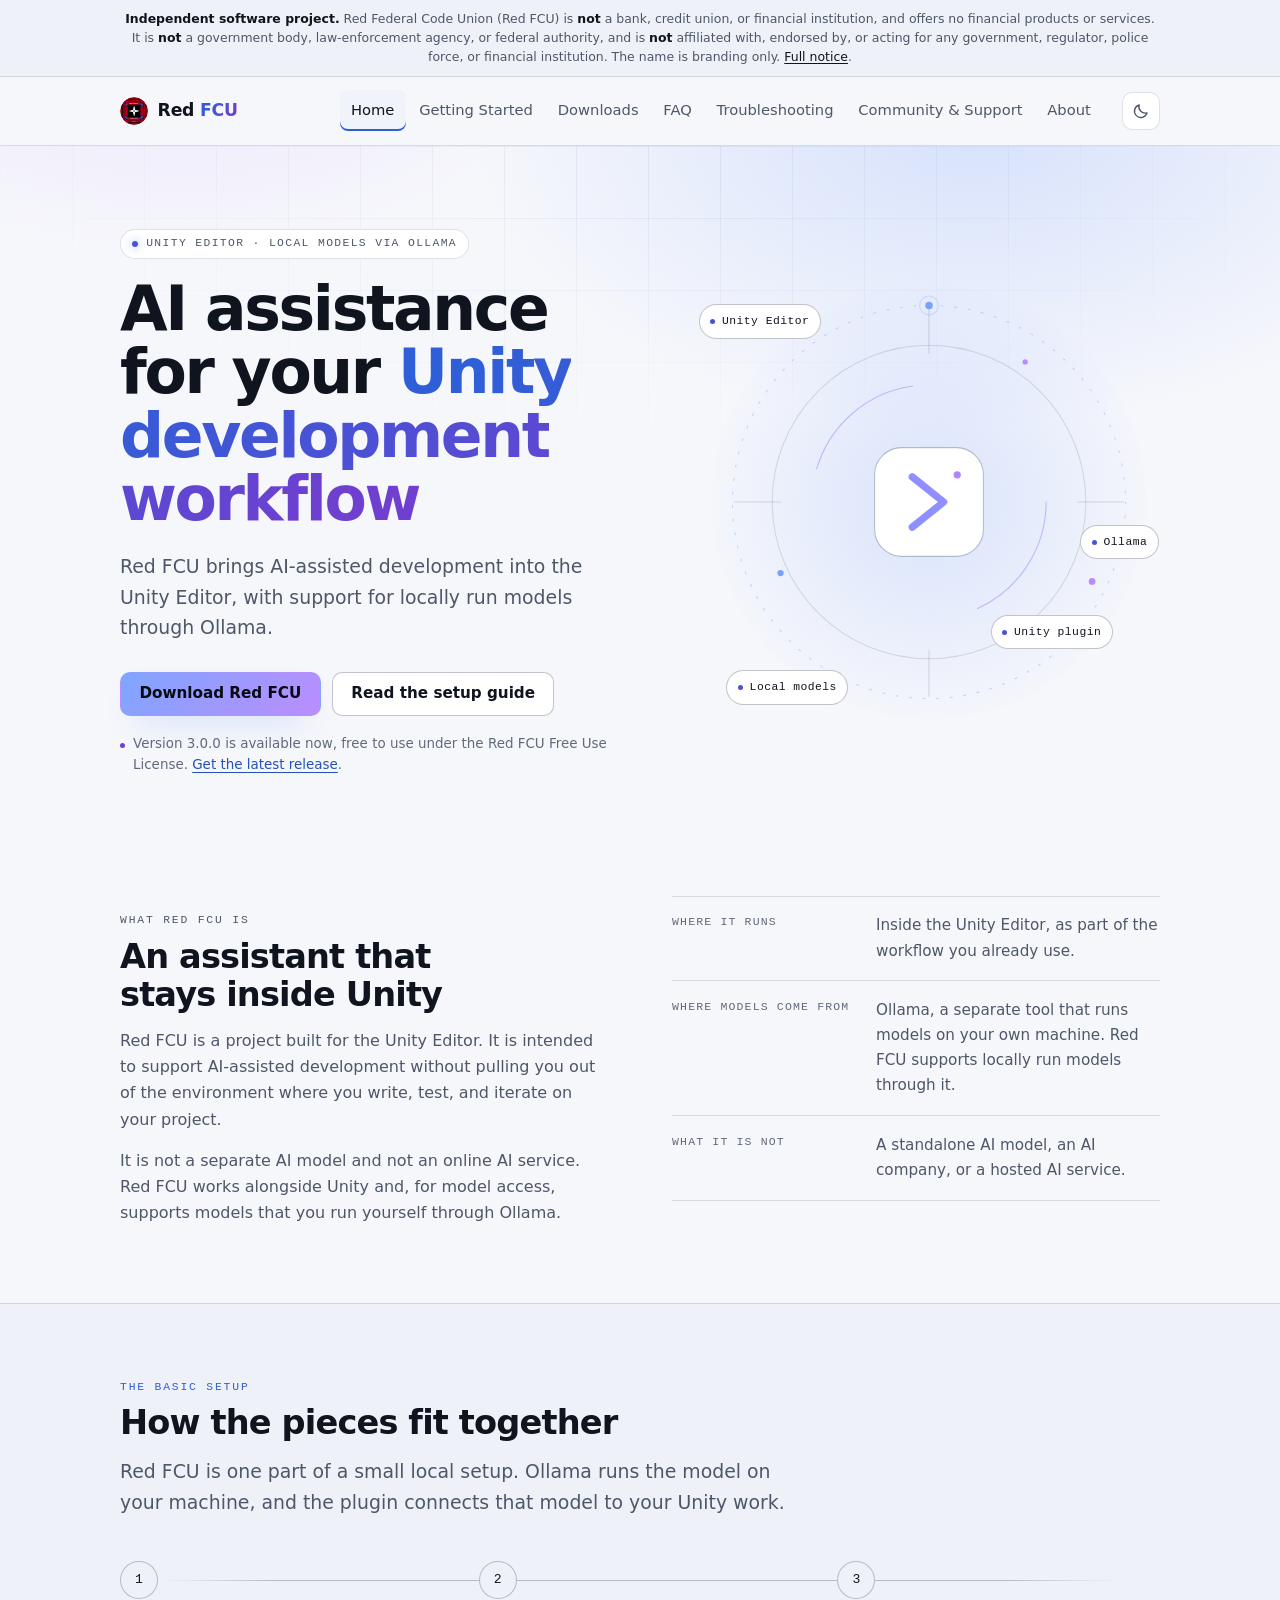
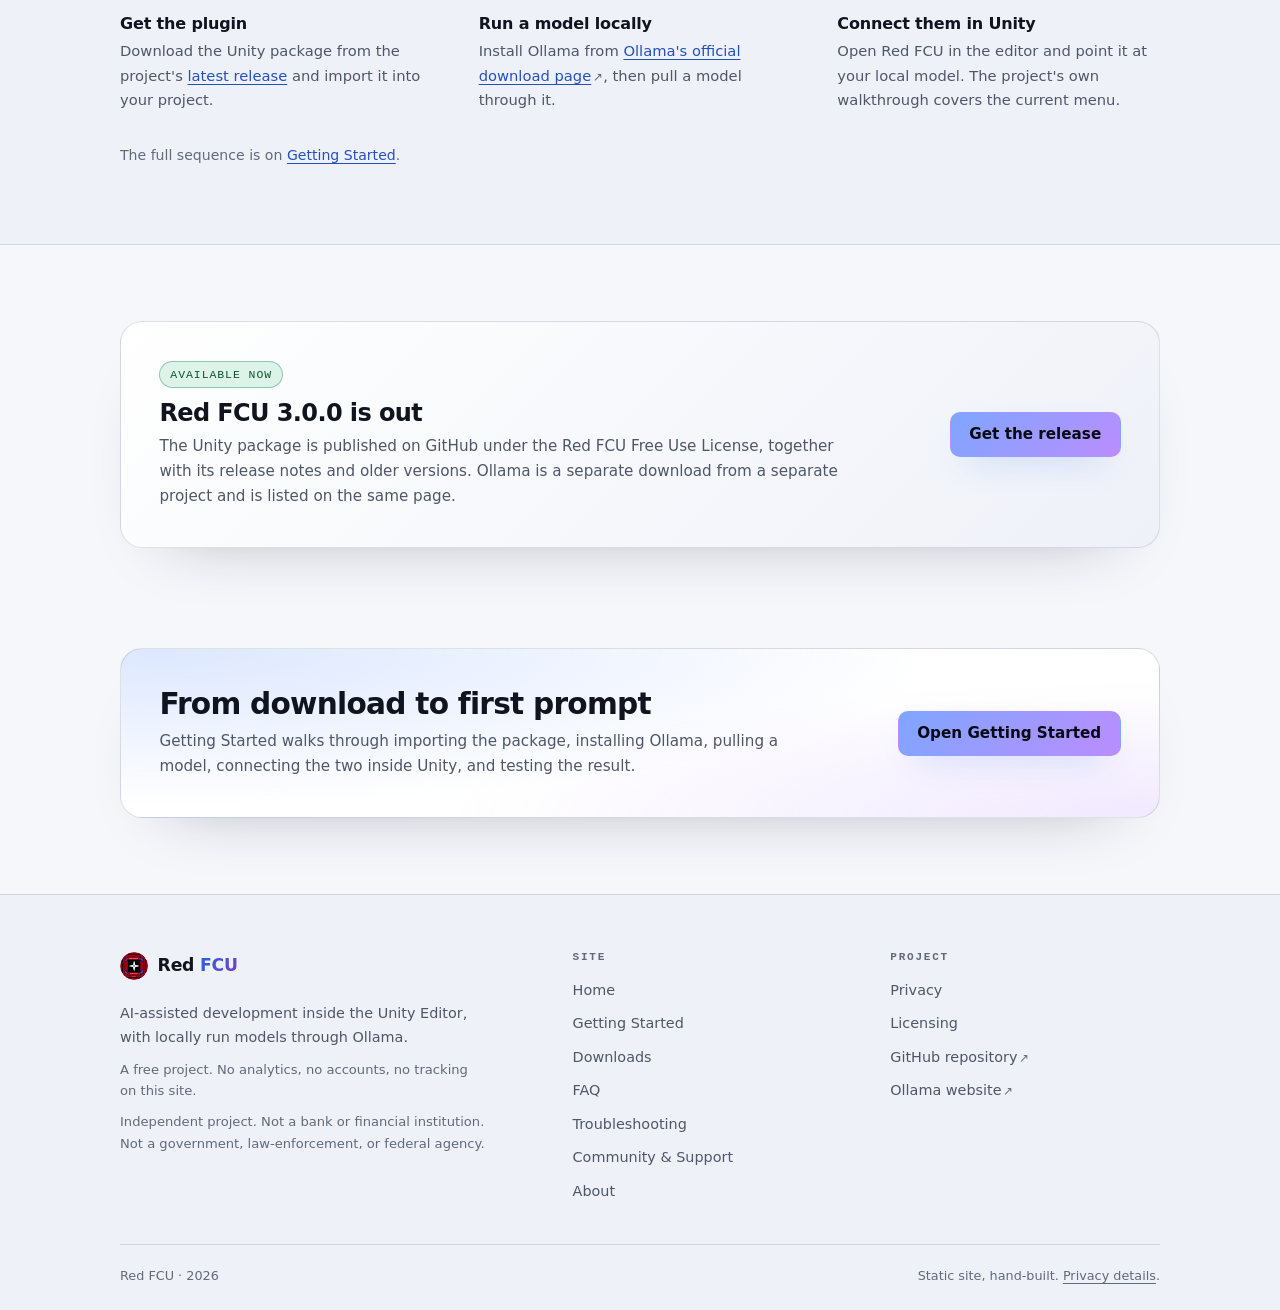
==== index.html @ 2d2a5106 "Add files via upload" ====
<!doctype html>
<html lang="en">
<head>
  <meta charset="utf-8">
  <meta name="viewport" content="width=device-width, initial-scale=1">
  <title>Red FCU — AI assistance for your Unity development workflow</title>
  <meta name="description" content="Red FCU brings AI-assisted development into the Unity Editor, with locally run models through Ollama. Free to use under a custom source-available license.">
  <meta name="theme-color" content="#080a10" media="(prefers-color-scheme: dark)">
  <meta name="theme-color" content="#f6f7fb" media="(prefers-color-scheme: light)">
  <meta property="og:type" content="website">
  <meta property="og:site_name" content="Red FCU">
  <meta property="og:title" content="Red FCU — AI assistance for your Unity development workflow">
  <meta property="og:description" content="Red FCU brings AI-assisted development into the Unity Editor, with locally run models through Ollama. Free to use under a custom source-available license.">
  <link rel="icon" href="assets/img/favicon-32.png" sizes="32x32" type="image/png">
    <link rel="icon" href="assets/img/red-fcu-logo-192.png" sizes="192x192" type="image/png">
    <link rel="apple-touch-icon" href="assets/img/apple-touch-icon.png">
  <link rel="stylesheet" href="assets/css/styles.css">
  <script src="assets/js/theme.js"></script>
  <script src="assets/js/main.js" defer></script>
  <script src="assets/js/staff.js" defer></script>
</head>
<body>
  <a class="skip-link" href="#main">Skip to content</a>

  <aside class="site-banner" aria-label="Important notice">
    <p class="container"><strong>Independent software project.</strong> Red Federal Code Union (Red FCU) is <strong>not</strong> a bank, credit union, or financial institution, and offers no financial products or services. It is <strong>not</strong> a government body, law-enforcement agency, or federal authority, and is <strong>not</strong> affiliated with, endorsed by, or acting for any government, regulator, police force, or financial institution. The name is branding only. <a href="about.html#name">Full notice</a>.</p>
  </aside>

  <header class="site-header">
    <div class="container header-inner">
      <a class="brand" href="index.html" aria-label="Red FCU home">
        <img src="assets/img/red-fcu-logo-96.png" alt="" width="28" height="28">
        <span class="brand-name">Red <span class="brand-accent">FCU</span></span>
      </a>

      <div class="header-tools">
        <button class="theme-toggle icon-btn" type="button" data-theme-toggle aria-label="Switch to light theme">
          <svg class="icon-sun" viewBox="0 0 24 24" fill="none" stroke="currentColor" stroke-width="1.8" stroke-linecap="round" aria-hidden="true" focusable="false">
            <circle cx="12" cy="12" r="4"></circle>
            <path d="M12 2v2M12 20v2M4.9 4.9l1.4 1.4M17.7 17.7l1.4 1.4M2 12h2M20 12h2M4.9 19.1l1.4-1.4M17.7 6.3l1.4-1.4"></path>
          </svg>
          <svg class="icon-moon" viewBox="0 0 24 24" fill="none" stroke="currentColor" stroke-width="1.8" stroke-linecap="round" stroke-linejoin="round" aria-hidden="true" focusable="false">
            <path d="M20 14.5A8.5 8.5 0 0 1 9.5 4a8.5 8.5 0 1 0 10.5 10.5Z"></path>
          </svg>
        </button>

        <button class="nav-toggle" type="button" data-nav-toggle aria-expanded="false" aria-controls="site-nav">
          <svg class="nav-icon-open" viewBox="0 0 24 24" fill="none" stroke="currentColor" stroke-width="1.8" stroke-linecap="round" aria-hidden="true" focusable="false">
            <path d="M3.5 6.5h17M3.5 12h17M3.5 17.5h17"></path>
          </svg>
          <svg class="nav-icon-close" viewBox="0 0 24 24" fill="none" stroke="currentColor" stroke-width="1.8" stroke-linecap="round" aria-hidden="true" focusable="false">
            <path d="M5 5l14 14M19 5L5 19"></path>
          </svg>
          <span data-nav-label>Menu</span>
        </button>
      </div>

      <nav class="site-nav" id="site-nav" aria-label="Primary">
        <ul>
          <li><a href="index.html" aria-current="page">Home</a></li>
          <li><a href="getting-started.html">Getting Started</a></li>
          <li><a href="downloads.html">Downloads</a></li>
          <li><a href="faq.html">FAQ</a></li>
          <li><a href="troubleshooting.html">Troubleshooting</a></li>
          <li><a href="community.html">Community &amp; Support</a></li>
          <li><a href="about.html">About</a></li>
        </ul>
      </nav>
    </div>
  </header>

  <main id="main" tabindex="-1">
    <section class="hero">
      <div class="container hero-grid">
        <div class="hero-copy">
          <p class="eyebrow"><span class="dot" aria-hidden="true"></span>Unity Editor &middot; Local models via Ollama</p>
          <h1>AI assistance for your <span class="grad-text">Unity development workflow</span></h1>
          <p class="lede">Red FCU brings AI-assisted development into the Unity Editor, with support for locally run models through Ollama.</p>

          <div class="hero-actions">
            <a class="btn btn-primary" href="downloads.html">Download Red FCU</a>
            <a class="btn btn-secondary" href="getting-started.html">Read the setup guide</a>
          </div>

          <p class="hero-note">
            <span class="dot-mark" aria-hidden="true"></span>
            <span>Version <span data-release="version">3.0.0</span> is available now, free to use under the Red FCU Free Use License. <a href="downloads.html">Get the latest release</a>.</span>
          </p>
        </div>

        <div class="hero-visual" aria-hidden="true">
          <div class="orbit">
            <svg viewBox="0 0 440 440" fill="none" focusable="false">
              <defs>
                <linearGradient id="heroArc" x1="70" y1="370" x2="370" y2="70" gradientUnits="userSpaceOnUse">
                  <stop stop-color="#6f9bff"></stop>
                  <stop offset="1" stop-color="#b184ff"></stop>
                </linearGradient>
                <radialGradient id="heroGlow" cx="220" cy="220" r="220" gradientUnits="userSpaceOnUse">
                  <stop stop-color="#6f9bff" stop-opacity="0.22"></stop>
                  <stop offset="1" stop-color="#6f9bff" stop-opacity="0"></stop>
                </radialGradient>
              </defs>

              <circle class="orbit-halo" cx="220" cy="220" r="208" fill="url(#heroGlow)"></circle>

              <g class="orbit-ring">
                <circle cx="220" cy="220" r="188" stroke="url(#heroArc)" stroke-opacity="0.4" stroke-dasharray="2 11" stroke-linecap="round"></circle>
                <circle cx="220" cy="220" r="150" stroke="currentColor" stroke-opacity="0.12"></circle>
              </g>

              <g class="orbit-ring orbit-ring-reverse">
                <circle cx="220" cy="220" r="112" stroke="url(#heroArc)" stroke-opacity="0.55" stroke-dasharray="128 256" stroke-linecap="round"></circle>
              </g>

              <path d="M34 220h44M362 220h44M220 34v44M220 362v44" stroke="currentColor" stroke-opacity="0.14" stroke-linecap="round"></path>

              <circle cx="220" cy="32" r="3.6" fill="#78a1ff"></circle>
              <circle cx="220" cy="32" r="9" stroke="#78a1ff" stroke-opacity="0.28"></circle>
              <circle cx="376" cy="296" r="3.2" fill="#b78cff"></circle>
              <circle cx="78" cy="288" r="3" fill="#78a1ff"></circle>
              <circle cx="312" cy="86" r="2.5" fill="#b78cff"></circle>

              <rect x="168" y="168" width="104" height="104" rx="26" fill="var(--surface)" stroke="var(--border-strong)"></rect>
              <path d="M204 196l30 24-30 24" stroke="url(#heroArc)" stroke-width="7" stroke-linecap="round" stroke-linejoin="round"></path>
              <circle cx="247" cy="194" r="3.5" fill="#b184ff"></circle>
            </svg>

            <span class="chip chip-a">Unity Editor</span>
            <span class="chip chip-b">Ollama</span>
            <span class="chip chip-c">Local models</span>
            <span class="chip chip-d">Unity plugin</span>
          </div>
        </div>
      </div>
    </section>

    <section class="section">
      <div class="container split">
        <div class="split-copy">
          <p class="kicker">What Red FCU is</p>
          <h2>An assistant that stays inside Unity</h2>
          <p>Red FCU is a project built for the Unity Editor. It is intended to support AI-assisted development without pulling you out of the environment where you write, test, and iterate on your project.</p>
          <p>It is not a separate AI model and not an online AI service. Red FCU works alongside Unity and, for model access, supports models that you run yourself through Ollama.</p>
        </div>

        <dl class="fact-list">
          <div class="fact">
            <dt>Where it runs</dt>
            <dd>Inside the Unity Editor, as part of the workflow you already use.</dd>
          </div>
          <div class="fact">
            <dt>Where models come from</dt>
            <dd>Ollama, a separate tool that runs models on your own machine. Red FCU supports locally run models through it.</dd>
          </div>
          <div class="fact">
            <dt>What it is not</dt>
            <dd>A standalone AI model, an AI company, or a hosted AI service.</dd>
          </div>
        </dl>
      </div>
    </section>

    <section class="section section-alt">
      <div class="container">
        <div class="section-head">
          <p class="kicker">The basic setup</p>
          <h2>How the pieces fit together</h2>
          <p class="lede">Red FCU is one part of a small local setup. Ollama runs the model on your machine, and the plugin connects that model to your Unity work.</p>
        </div>

        <ol class="flow">
          <li class="flow-item">
            <span class="flow-num" aria-hidden="true">1</span>
            <h3>Get the plugin</h3>
            <p>Download the Unity package from the project's <a href="downloads.html">latest release</a> and import it into your project.</p>
          </li>
          <li class="flow-item">
            <span class="flow-num" aria-hidden="true">2</span>
            <h3>Run a model locally</h3>
            <p>Install Ollama from <a href="https://ollama.com/download" rel="noopener">Ollama's official download page<span class="ext" aria-hidden="true">&#8599;</span><span class="sr-only"> (external site)</span></a>, then pull a model through it.</p>
          </li>
          <li class="flow-item">
            <span class="flow-num" aria-hidden="true">3</span>
            <h3>Connect them in Unity</h3>
            <p>Open Red FCU in the editor and point it at your local model. The project's own walkthrough covers the current menu.</p>
          </li>
        </ol>

        <p class="flow-foot">The full sequence is on <a href="getting-started.html">Getting Started</a>.</p>
      </div>
    </section>

    <section class="section">
      <div class="container">
        <div class="notice">
          <div>
            <span class="pill pill-ok">Available now</span>
            <h2>Red FCU <span data-release="version">3.0.0</span> is out</h2>
            <p>The Unity package is published on GitHub under the Red FCU Free Use License, together with its release notes and older versions. Ollama is a separate download from a separate project and is listed on the same page.</p>
          </div>
          <a class="btn btn-primary" href="downloads.html">Get the release</a>
        </div>
      </div>
    </section>

    <section class="section section-tight">
      <div class="container">
        <div class="cta-band">
          <div>
            <h2>From download to first prompt</h2>
            <p>Getting Started walks through importing the package, installing Ollama, pulling a model, connecting the two inside Unity, and testing the result.</p>
          </div>
          <a class="btn btn-primary" href="getting-started.html">Open Getting Started</a>
        </div>
      </div>
    </section>
  </main>

  <footer class="site-footer">
    <div class="container">
      <div class="footer-grid">
        <div class="footer-brand">
          <a class="brand" href="index.html" aria-label="Red FCU home">
            <img src="assets/img/red-fcu-logo-96.png" alt="" width="28" height="28">
            <span class="brand-name">Red <span class="brand-accent">FCU</span></span>
          </a>
          <p>AI-assisted development inside the Unity Editor, with locally run models through Ollama.</p>
          <p class="footer-note">A free project. No analytics, no accounts, no tracking on this site.</p>
          <p class="footer-note">Independent project. Not a bank or financial institution. Not a government, law-enforcement, or federal agency.</p>
        </div>

        <nav class="footer-col" aria-label="Footer site navigation">
          <h2>Site</h2>
          <ul>
            <li><a href="index.html">Home</a></li>
            <li><a href="getting-started.html">Getting Started</a></li>
            <li><a href="downloads.html">Downloads</a></li>
            <li><a href="faq.html">FAQ</a></li>
            <li><a href="troubleshooting.html">Troubleshooting</a></li>
            <li><a href="community.html">Community &amp; Support</a></li>
            <li><a href="about.html">About</a></li>
          </ul>
        </nav>

        <div class="footer-col">
          <h2>Project</h2>
          <ul>
            <li><a href="privacy.html">Privacy</a></li>
            <li><a href="licensing.html">Licensing</a></li>
            <li><a href="https://github.com/TXSRP/CodePilot" rel="noopener">GitHub repository<span class="ext" aria-hidden="true">&#8599;</span><span class="sr-only"> (external site)</span></a></li>
            <li><a href="https://ollama.com/" rel="noopener">Ollama website<span class="ext" aria-hidden="true">&#8599;</span><span class="sr-only"> (external site)</span></a></li>
          </ul>
        </div>
      </div>

      <div class="footer-bottom">
        <p>Red FCU &middot; <span data-year>2026</span></p>
        <p>Static site, hand-built. <a href="privacy.html">Privacy details</a>.</p>
      </div>
    </div>
  </footer>
</body>
</html>
---- assets/css/styles.css ----
/* ==========================================================================
   Red FCU website — single shared stylesheet
   Hand-written CSS. No frameworks, no build step, no external requests.
   Light theme values live in two places so the site works with and without
   JavaScript. Keep those two light-theme blocks in sync when editing.
   ========================================================================== */

/* --------------------------------------------------------------------------
   1. Design tokens
   -------------------------------------------------------------------------- */

:root {
  color-scheme: dark;

  --font-sans: ui-sans-serif, system-ui, -apple-system, "Segoe UI", Roboto,
    "Helvetica Neue", Arial, sans-serif;
  --font-mono: ui-monospace, SFMono-Regular, "Cascadia Code", "Segoe UI Mono",
    Consolas, "Liberation Mono", monospace;

  --bg: #080a10;
  --bg-soft: #0b0f18;
  --surface: #0f131d;
  --surface-2: #151b28;
  --border: rgba(163, 184, 230, 0.14);
  --border-strong: rgba(163, 184, 230, 0.28);
  --text: #eef1f8;
  --muted: #a4aec3;
  --faint: #8a94a9;

  --blue: #78a1ff;
  --violet: #b78cff;
  --link: #a9c1ff;
  --link-hover: #d6e2ff;
  --focus: #a9c1ff;
  --gradient-text: linear-gradient(115deg, var(--blue) 10%, var(--violet) 90%);
  --btn-bg: linear-gradient(135deg, #7ea6ff 0%, #bb8dff 100%);
  --btn-ink: #080b12;

  --header-bg: rgba(8, 10, 16, 0.8);
  --code-bg: #0b1019;
  --code-text: #dde6f8;
  --glow-1: rgba(111, 155, 255, 0.2);
  --glow-2: rgba(177, 132, 255, 0.16);
  --grid-line: rgba(150, 175, 230, 0.07);
  --warn-ink: #ffd9a8;
  --warn-bg: rgba(255, 180, 90, 0.09);
  --warn-border: rgba(255, 180, 90, 0.38);
  --ok-ink: #b8f0d0;
  --ok-bg: rgba(80, 220, 150, 0.1);
  --ok-border: rgba(80, 220, 150, 0.36);
  --shadow: 0 30px 70px -45px rgba(0, 0, 0, 0.95);

  --radius-sm: 8px;
  --radius: 14px;
  --radius-lg: 22px;
  --maxw: 1120px;
  --gutter: clamp(1.15rem, 4vw, 2.5rem);
  --header-h: 68px;
}

@media (prefers-color-scheme: light) {
  :root:not([data-theme="dark"]) {
    color-scheme: light;

    --bg: #f6f7fb;
    --bg-soft: #eef1f8;
    --surface: #ffffff;
    --surface-2: #f0f3fa;
    --border: rgba(18, 28, 52, 0.13);
    --border-strong: rgba(18, 28, 52, 0.26);
    --text: #10141f;
    --muted: #4e5768;
    --faint: #616a7b;

    --blue: #2f5fd8;
    --violet: #6f3fd0;
    --link: #2450bd;
    --link-hover: #163a93;
    --focus: #2f5fd8;
    --gradient-text: linear-gradient(115deg, #2f5fd8 10%, #6f3fd0 90%);
    --btn-bg: linear-gradient(135deg, #7ea6ff 0%, #bb8dff 100%);
    --btn-ink: #080b12;

    --header-bg: rgba(246, 247, 251, 0.84);
    --code-bg: #10141f;
    --code-text: #e6ebf7;
    --glow-1: rgba(111, 155, 255, 0.24);
    --glow-2: rgba(177, 132, 255, 0.18);
    --grid-line: rgba(40, 70, 140, 0.08);
    --warn-ink: #7a4b00;
    --warn-bg: rgba(255, 180, 90, 0.16);
    --warn-border: rgba(190, 120, 20, 0.35);
    --shadow: 0 30px 70px -50px rgba(16, 24, 48, 0.4);
    --ok-ink: #0b5631;
    --ok-bg: rgba(60, 190, 120, 0.16);
    --ok-border: rgba(20, 130, 75, 0.38);
  }
}

/* Manual light theme (set by the theme toggle and remembered in local storage) */
:root[data-theme="light"] {
  color-scheme: light;

  --bg: #f6f7fb;
  --bg-soft: #eef1f8;
  --surface: #ffffff;
  --surface-2: #f0f3fa;
  --border: rgba(18, 28, 52, 0.13);
  --border-strong: rgba(18, 28, 52, 0.26);
  --text: #10141f;
  --muted: #4e5768;
  --faint: #616a7b;

  --blue: #2f5fd8;
  --violet: #6f3fd0;
  --link: #2450bd;
  --link-hover: #163a93;
  --focus: #2f5fd8;
  --gradient-text: linear-gradient(115deg, #2f5fd8 10%, #6f3fd0 90%);
  --btn-bg: linear-gradient(135deg, #7ea6ff 0%, #bb8dff 100%);
  --btn-ink: #080b12;

  --header-bg: rgba(246, 247, 251, 0.84);
  --code-bg: #10141f;
  --code-text: #e6ebf7;
  --glow-1: rgba(111, 155, 255, 0.24);
  --glow-2: rgba(177, 132, 255, 0.18);
  --grid-line: rgba(40, 70, 140, 0.08);
  --warn-ink: #7a4b00;
  --warn-bg: rgba(255, 180, 90, 0.16);
  --warn-border: rgba(190, 120, 20, 0.35);
  --ok-ink: #0b5631;
  --ok-bg: rgba(60, 190, 120, 0.16);
  --ok-border: rgba(20, 130, 75, 0.38);
  --shadow: 0 30px 70px -50px rgba(16, 24, 48, 0.4);
}

/* --------------------------------------------------------------------------
   2. Base
   -------------------------------------------------------------------------- */

*,
*::before,
*::after {
  box-sizing: border-box;
}

html {
  -webkit-text-size-adjust: 100%;
  scroll-behavior: smooth;
  scroll-padding-top: calc(var(--header-h) + 1rem);
}

body {
  margin: 0;
  background: var(--bg);
  color: var(--text);
  font-family: var(--font-sans);
  font-size: 1rem;
  line-height: 1.65;
  -webkit-font-smoothing: antialiased;
  text-rendering: optimizeLegibility;
  overflow-x: clip;
}

h1,
h2,
h3,
h4 {
  color: var(--text);
  font-weight: 700;
  line-height: 1.12;
  letter-spacing: -0.025em;
  margin: 0;
  text-wrap: balance;
}

p {
  margin: 0;
  text-wrap: pretty;
}

ul,
ol {
  margin: 0;
  padding: 0;
}

img,
svg {
  max-width: 100%;
}

a {
  color: var(--link);
  text-decoration-thickness: 1px;
  text-underline-offset: 3px;
}

a:hover {
  color: var(--link-hover);
}

button {
  font: inherit;
  color: inherit;
}

strong {
  color: var(--text);
  font-weight: 650;
}

code {
  font-family: var(--font-mono);
  font-size: 0.88em;
  background: var(--surface-2);
  border: 1px solid var(--border);
  border-radius: 5px;
  padding: 0.1em 0.35em;
  overflow-wrap: anywhere;
}

::selection {
  background: rgba(120, 161, 255, 0.32);
  color: var(--text);
}

:where(a, button, summary, [tabindex]):focus-visible {
  outline: 2px solid var(--focus);
  outline-offset: 3px;
}

main:focus {
  outline: none;
}

/* --------------------------------------------------------------------------
   3. Utilities
   -------------------------------------------------------------------------- */

.container {
  width: 100%;
  max-width: var(--maxw);
  margin-inline: auto;
  padding-inline: var(--gutter);
}

.sr-only {
  position: absolute;
  width: 1px;
  height: 1px;
  padding: 0;
  margin: -1px;
  overflow: hidden;
  clip: rect(0, 0, 0, 0);
  white-space: nowrap;
  border: 0;
}

.skip-link {
  position: absolute;
  top: 0.4rem;
  left: 0.4rem;
  z-index: 200;
  padding: 0.6rem 0.9rem;
  border-radius: var(--radius-sm);
  background: var(--text);
  color: var(--bg);
  font-weight: 600;
  text-decoration: none;
  transform: translateY(-220%);
  transition: transform 0.16s ease;
}

.skip-link:focus {
  transform: translateY(0);
  color: var(--bg);
}

.lede {
  color: var(--muted);
  font-size: clamp(1.02rem, 1.6vw, 1.18rem);
  line-height: 1.6;
  max-width: 42rem;
}

.muted {
  color: var(--muted);
}

.ext {
  display: inline-block;
  margin-left: 0.15em;
  font-size: 0.82em;
  color: var(--faint);
  text-decoration: none;
}

/* --------------------------------------------------------------------------
   4. Header and navigation
   -------------------------------------------------------------------------- */

.site-banner {
  border-bottom: 1px solid var(--border);
  background: var(--bg-soft);
}

.site-banner p {
  padding-block: 0.55rem;
  color: var(--muted);
  font-size: 0.78rem;
  line-height: 1.55;
  text-align: center;
}

.site-banner a {
  color: var(--text);
  text-underline-offset: 2px;
}

.site-header {
  position: sticky;
  top: 0;
  z-index: 100;
  background: var(--header-bg);
  border-bottom: 1px solid var(--border);
  backdrop-filter: blur(16px);
  -webkit-backdrop-filter: blur(16px);
}

.header-inner {
  display: flex;
  align-items: center;
  gap: 1.25rem;
  min-height: var(--header-h);
}

.brand {
  order: 1;
  display: inline-flex;
  align-items: center;
  gap: 0.6rem;
  color: var(--text);
  font-weight: 700;
  text-decoration: none;
  letter-spacing: -0.02em;
  flex-shrink: 0;
}

.brand:hover {
  color: var(--text);
}

.brand img {
  display: block;
  width: 28px;
  height: 28px;
  border-radius: 50%;
}

.brand-name {
  font-size: 1.08rem;
  letter-spacing: -0.015em;
}

@supports ((-webkit-background-clip: text) or (background-clip: text)) {
  .brand-accent,
  .grad-text {
    background: var(--gradient-text);
    -webkit-background-clip: text;
    background-clip: text;
    -webkit-text-fill-color: transparent;
    color: transparent;
  }
}

.header-tools {
  order: 3;
  display: flex;
  align-items: center;
  gap: 0.4rem;
  flex-shrink: 0;
}

.site-nav {
  order: 2;
  margin-left: auto;
}

.site-nav ul {
  display: flex;
  align-items: center;
  gap: 0.15rem;
  list-style: none;
}

.site-nav a {
  display: inline-block;
  padding: 0.5rem 0.7rem;
  border-radius: var(--radius-sm);
  color: var(--muted);
  font-size: 0.92rem;
  font-weight: 500;
  text-decoration: none;
  white-space: nowrap;
}

.site-nav a:hover {
  color: var(--text);
  background: var(--surface-2);
}

.site-nav a[aria-current="page"] {
  color: var(--text);
  background: var(--surface-2);
  box-shadow: inset 0 -2px 0 0 var(--blue);
}

/* Header controls are only revealed once the shared script has run, so a
   script failure never leaves a visible button that does nothing. */
.theme-toggle,
.nav-toggle {
  display: none;
}

.ready .theme-toggle {
  display: inline-flex;
}

.icon-btn,
.nav-toggle {
  align-items: center;
  justify-content: center;
  gap: 0.45rem;
  width: 38px;
  height: 38px;
  padding: 0;
  border: 1px solid var(--border);
  border-radius: 10px;
  background: var(--surface);
  color: var(--muted);
  cursor: pointer;
  transition: color 0.15s ease, border-color 0.15s ease, background 0.15s ease;
}

.icon-btn:hover,
.nav-toggle:hover {
  color: var(--text);
  border-color: var(--border-strong);
  background: var(--surface-2);
}

.theme-toggle svg {
  width: 18px;
  height: 18px;
}

.theme-toggle .icon-moon,
.theme-toggle .icon-sun {
  display: block;
}

.theme-toggle .icon-moon {
  display: none;
}

:root[data-theme="light"] .theme-toggle .icon-sun {
  display: none;
}

:root[data-theme="light"] .theme-toggle .icon-moon {
  display: block;
}

@media (prefers-color-scheme: light) {
  :root:not([data-theme]) .theme-toggle .icon-sun {
    display: none;
  }

  :root:not([data-theme]) .theme-toggle .icon-moon {
    display: block;
  }
}

.nav-toggle {
  width: auto;
  padding: 0 0.7rem;
  font-size: 0.85rem;
  font-weight: 600;
}

.nav-toggle svg {
  width: 18px;
  height: 18px;
}

.nav-toggle .nav-icon-close {
  display: none;
}

.nav-toggle[aria-expanded="true"] .nav-icon-open {
  display: none;
}

.nav-toggle[aria-expanded="true"] .nav-icon-close {
  display: block;
}

/* Without JavaScript: stack the navigation so it stays fully usable. */
html:not(.ready) .header-inner {
  flex-wrap: wrap;
  padding-block: 0.6rem;
  row-gap: 0.35rem;
}

html:not(.ready) .site-nav {
  order: 4;
  width: 100%;
  margin-left: 0;
}

html:not(.ready) .site-nav ul {
  flex-wrap: wrap;
}

@media (max-width: 1019px) {
  .ready .nav-toggle {
    display: inline-flex;
  }

  .ready .header-tools {
    margin-left: auto;
  }

  .ready .site-nav {
    position: absolute;
    top: 100%;
    left: 0;
    right: 0;
    margin: 0;
    padding: 0.5rem var(--gutter) 1rem;
    background: var(--bg-soft);
    border-bottom: 1px solid var(--border);
    box-shadow: 0 24px 40px -30px rgba(0, 0, 0, 0.7);
    display: none;
  }

  .ready .site-nav.is-open {
    display: block;
  }

  .ready .site-nav ul {
    flex-direction: column;
    align-items: stretch;
    gap: 0.15rem;
  }

  .ready .site-nav a {
    display: block;
    padding: 0.7rem 0.8rem;
    font-size: 1rem;
  }
}

/* --------------------------------------------------------------------------
   5. Buttons and pills
   -------------------------------------------------------------------------- */

.btn {
  display: inline-flex;
  align-items: center;
  justify-content: center;
  gap: 0.5rem;
  padding: 0.72rem 1.15rem;
  border: 1px solid transparent;
  border-radius: 10px;
  font-size: 0.95rem;
  font-weight: 600;
  line-height: 1.3;
  text-decoration: none;
  cursor: pointer;
  transition: transform 0.16s ease, box-shadow 0.2s ease,
    background 0.2s ease, border-color 0.2s ease, color 0.2s ease;
}

.btn-primary {
  background: var(--btn-bg);
  color: var(--btn-ink);
  box-shadow: 0 14px 34px -18px rgba(120, 161, 255, 0.85);
}

.btn-primary:hover {
  color: var(--btn-ink);
  transform: translateY(-1px);
  box-shadow: 0 18px 40px -18px rgba(177, 132, 255, 0.9);
}

.btn-secondary {
  background: var(--surface);
  color: var(--text);
  border-color: var(--border-strong);
}

.btn-secondary:hover {
  color: var(--text);
  background: var(--surface-2);
  border-color: var(--blue);
  transform: translateY(-1px);
}

.btn-row {
  display: flex;
  flex-wrap: wrap;
  gap: 0.6rem;
  margin-top: 1.4rem;
}

.pill {
  display: inline-flex;
  align-items: center;
  gap: 0.45rem;
  padding: 0.28rem 0.62rem;
  border: 1px solid var(--border-strong);
  border-radius: 999px;
  background: var(--surface-2);
  color: var(--muted);
  font-family: var(--font-mono);
  font-size: 0.72rem;
  letter-spacing: 0.08em;
  line-height: 1.4;
  text-transform: uppercase;
}

.pill-warn {
  color: var(--warn-ink);
  background: var(--warn-bg);
  border-color: var(--warn-border);
}

.pill-ok {
  color: var(--ok-ink);
  background: var(--ok-bg);
  border-color: var(--ok-border);
}

/* --------------------------------------------------------------------------
   6. Hero (home)
   -------------------------------------------------------------------------- */

.hero {
  position: relative;
  isolation: isolate;
  padding: clamp(2.75rem, 6.5vw, 5.25rem) 0 clamp(1.75rem, 3.5vw, 2.75rem);
  overflow: clip;
}

.hero::before {
  content: "";
  position: absolute;
  inset: -30% 0 auto;
  height: 130%;
  z-index: -2;
  pointer-events: none;
  background: radial-gradient(58% 52% at 76% 20%, var(--glow-1), transparent 68%),
    radial-gradient(46% 44% at 14% 4%, var(--glow-2), transparent 72%);
}

.hero::after {
  content: "";
  position: absolute;
  inset: 0;
  z-index: -1;
  pointer-events: none;
  background-image: linear-gradient(to right, var(--grid-line) 1px, transparent 1px),
    linear-gradient(to bottom, var(--grid-line) 1px, transparent 1px);
  background-size: 72px 72px;
  -webkit-mask-image: radial-gradient(72% 62% at 50% 0%, #000 0%, transparent 76%);
  mask-image: radial-gradient(72% 62% at 50% 0%, #000 0%, transparent 76%);
}

.hero-grid {
  display: grid;
  grid-template-columns: minmax(0, 1.06fr) minmax(0, 0.94fr);
  gap: clamp(2rem, 5vw, 3.5rem);
  align-items: center;
}

.eyebrow {
  display: inline-flex;
  align-items: center;
  gap: 0.5rem;
  padding: 0.36rem 0.7rem;
  border: 1px solid var(--border);
  border-radius: 999px;
  background: var(--surface);
  color: var(--muted);
  font-family: var(--font-mono);
  font-size: 0.71rem;
  letter-spacing: 0.12em;
  line-height: 1.4;
  text-transform: uppercase;
}

.eyebrow .dot {
  width: 6px;
  height: 6px;
  border-radius: 50%;
  background: linear-gradient(135deg, var(--blue), var(--violet));
  box-shadow: 0 0 10px rgba(120, 161, 255, 0.9);
}

.hero h1 {
  margin-top: 1.2rem;
  font-size: clamp(2.3rem, 5.1vw, 3.85rem);
  line-height: 1.03;
  letter-spacing: -0.038em;
}

.hero .lede {
  margin-top: 1.25rem;
  max-width: 34rem;
}

.hero-actions {
  display: flex;
  flex-wrap: wrap;
  gap: 0.7rem;
  margin-top: 1.85rem;
}

.hero-note {
  display: flex;
  align-items: baseline;
  gap: 0.5rem;
  margin-top: 1.1rem;
  max-width: 34rem;
  color: var(--faint);
  font-size: 0.84rem;
  line-height: 1.55;
}

.hero-note .dot-mark {
  flex: none;
  width: 5px;
  height: 5px;
  margin-top: 0.15rem;
  border-radius: 50%;
  background: var(--violet);
}

/* Decorative orbit illustration */
.hero-visual {
  display: flex;
  justify-content: center;
}

.orbit {
  position: relative;
  width: min(100%, 460px);
  aspect-ratio: 1 / 1;
}

.orbit svg {
  display: block;
  width: 100%;
  height: 100%;
  overflow: visible;
}

.orbit-ring {
  transform-origin: 50% 50%;
  animation: orbit-spin 90s linear infinite;
}

.orbit-ring-reverse {
  animation-direction: reverse;
  animation-duration: 70s;
}

.orbit-halo {
  animation: halo-breathe 9s ease-in-out infinite;
  transform-origin: 50% 50%;
}

@keyframes orbit-spin {
  to {
    transform: rotate(360deg);
  }
}

@keyframes halo-breathe {
  0%,
  100% {
    opacity: 0.55;
  }
  50% {
    opacity: 0.9;
  }
}

.chip {
  position: absolute;
  display: inline-flex;
  align-items: center;
  gap: 0.42rem;
  padding: 0.42rem 0.66rem;
  border: 1px solid var(--border-strong);
  border-radius: 999px;
  background: var(--surface);
  box-shadow: 0 14px 30px -22px rgba(0, 0, 0, 0.9);
  color: var(--text);
  font-family: var(--font-mono);
  font-size: 0.71rem;
  letter-spacing: 0.04em;
  white-space: nowrap;
  animation: chip-float 9s ease-in-out infinite;
}

.chip::before {
  content: "";
  width: 5px;
  height: 5px;
  border-radius: 50%;
  background: linear-gradient(135deg, var(--blue), var(--violet));
}

.chip-a {
  top: 7%;
  left: 0;
}

.chip-b {
  top: 55%;
  right: 0;
  animation-delay: -3s;
}

.chip-c {
  bottom: 6%;
  left: 6%;
  animation-delay: -6s;
}

.chip-d {
  right: 10%;
  bottom: 18%;
  animation-delay: -4.5s;
}

@keyframes chip-float {
  0%,
  100% {
    transform: translateY(0);
  }
  50% {
    transform: translateY(-5px);
  }
}

/* --------------------------------------------------------------------------
   7. Sections and page headers
   -------------------------------------------------------------------------- */

.section {
  padding: clamp(2.75rem, 6vw, 4.75rem) 0;
}

.section-alt {
  background: var(--bg-soft);
  border-block: 1px solid var(--border);
}

.section-tight {
  padding-top: clamp(1rem, 2vw, 1.5rem);
}

.section-head {
  max-width: 44rem;
}

.kicker {
  color: var(--blue);
  font-family: var(--font-mono);
  font-size: 0.71rem;
  letter-spacing: 0.16em;
  line-height: 1.4;
  text-transform: uppercase;
}

.section-head h2,
.split-copy h2,
.prose h2 {
  margin-top: 0.55rem;
  font-size: clamp(1.55rem, 3vw, 2.1rem);
}

.section-head .lede,
.split-copy .lede {
  margin-top: 0.9rem;
}

.split {
  display: grid;
  grid-template-columns: minmax(0, 1fr) minmax(0, 1fr);
  gap: clamp(2rem, 5vw, 4rem);
  align-items: start;
}

.split-copy p {
  margin-top: 0.9rem;
  color: var(--muted);
}

.split-copy p:first-of-type {
  margin-top: 1.1rem;
}

/* --------------------------------------------------------------------------
   8. Fact rows, workflow steps, notices
   -------------------------------------------------------------------------- */

.fact-list {
  margin: 0;
  border-top: 1px solid var(--border);
}

.fact {
  display: grid;
  grid-template-columns: 11.5rem minmax(0, 1fr);
  gap: 1.25rem;
  padding: 1.05rem 0;
  border-bottom: 1px solid var(--border);
}

.fact dt {
  color: var(--faint);
  font-family: var(--font-mono);
  font-size: 0.72rem;
  letter-spacing: 0.1em;
  line-height: 1.6;
  text-transform: uppercase;
}

.fact dd {
  margin: 0;
  color: var(--muted);
  font-size: 0.95rem;
}

.flow {
  position: relative;
  display: grid;
  grid-template-columns: repeat(3, minmax(0, 1fr));
  gap: clamp(1.25rem, 3vw, 2.25rem);
  margin-top: clamp(2rem, 4vw, 2.75rem);
  list-style: none;
  counter-reset: flow;
}

.flow::before {
  content: "";
  position: absolute;
  top: 19px;
  left: 4%;
  right: 4%;
  height: 1px;
  background: linear-gradient(
    90deg,
    transparent,
    var(--border-strong) 12%,
    var(--border-strong) 88%,
    transparent
  );
}

.flow-item {
  position: relative;
  padding-top: 3.4rem;
}

.flow-num {
  position: absolute;
  top: 0;
  left: 0;
  display: grid;
  place-items: center;
  width: 38px;
  height: 38px;
  border: 1px solid var(--border-strong);
  border-radius: 50%;
  background: var(--bg);
  color: var(--text);
  font-family: var(--font-mono);
  font-size: 0.82rem;
}

.section-alt .flow-num {
  background: var(--bg-soft);
}

.flow-item h3 {
  font-size: 1rem;
  letter-spacing: -0.01em;
}

.flow-item p {
  margin-top: 0.4rem;
  color: var(--muted);
  font-size: 0.92rem;
}

.flow-foot {
  max-width: 46rem;
  margin-top: 2rem;
  color: var(--faint);
  font-size: 0.88rem;
}

.notice,
.cta-band {
  display: flex;
  align-items: center;
  justify-content: space-between;
  gap: clamp(1.25rem, 4vw, 2.75rem);
  padding: clamp(1.5rem, 3.4vw, 2.4rem);
  border: 1px solid var(--border);
  border-radius: var(--radius-lg);
  background: linear-gradient(135deg, var(--surface), var(--bg-soft));
  box-shadow: var(--shadow);
}

.notice h2 {
  margin: 0.7rem 0 0.45rem;
  font-size: clamp(1.2rem, 2.4vw, 1.5rem);
}

.notice p {
  max-width: 44rem;
  color: var(--muted);
  font-size: 0.95rem;
}

.notice .btn {
  flex-shrink: 0;
}

.cta-band {
  background: radial-gradient(120% 150% at 4% 0%, var(--glow-1), transparent 62%),
    radial-gradient(110% 130% at 100% 100%, var(--glow-2), transparent 62%),
    var(--surface);
}

.cta-band h2 {
  font-size: clamp(1.4rem, 2.8vw, 1.85rem);
}

.cta-band p {
  max-width: 40rem;
  margin-top: 0.5rem;
  color: var(--muted);
  font-size: 0.95rem;
}

.cta-band .btn {
  flex-shrink: 0;
}

/* --------------------------------------------------------------------------
   9. Page header
   -------------------------------------------------------------------------- */

.page-hero {
  position: relative;
  isolation: isolate;
  padding: clamp(2.4rem, 5vw, 4rem) 0 clamp(1.9rem, 3.5vw, 2.75rem);
  border-bottom: 1px solid var(--border);
  overflow: clip;
}

.page-hero::before {
  content: "";
  position: absolute;
  inset: -60% 0 auto;
  height: 220%;
  z-index: -1;
  pointer-events: none;
  background: radial-gradient(52% 48% at 18% 10%, var(--glow-2), transparent 70%),
    radial-gradient(46% 46% at 88% 0%, var(--glow-1), transparent 72%);
}

.page-hero h1 {
  margin-top: 0.8rem;
  font-size: clamp(2rem, 4.4vw, 3.15rem);
  letter-spacing: -0.032em;
}

.page-hero .lede {
  margin-top: 1rem;
  max-width: 46rem;
}

.hero-mark {
  display: block;
  width: 84px;
  height: 84px;
  margin-bottom: 1.1rem;
  border-radius: 50%;
}

.page-body {
  padding: clamp(2.25rem, 5vw, 3.75rem) 0 clamp(3rem, 6vw, 4.5rem);
}

.page-body > .container {
  display: grid;
  gap: clamp(2rem, 4vw, 3rem);
}

/* --------------------------------------------------------------------------
   10. Callouts, guide steps, code
   -------------------------------------------------------------------------- */

.callout {
  margin-top: 1.5rem;
  padding: 1.2rem 1.35rem 1.2rem 1.4rem;
  border: 1px solid var(--border);
  border-left: 3px solid var(--blue);
  border-radius: 0 var(--radius) var(--radius) 0;
  background: var(--surface);
}

.callout-warn {
  border-left-color: var(--warn-border);
  background: linear-gradient(180deg, var(--warn-bg), transparent 140%),
    var(--surface);
}

.callout h2,
.callout h3 {
  margin-bottom: 0.4rem;
  font-size: 1rem;
  letter-spacing: -0.01em;
}

.callout p {
  color: var(--muted);
  font-size: 0.94rem;
}

.callout p + p {
  margin-top: 0.6rem;
}

.callout a {
  color: var(--link);
}

.guide {
  display: grid;
  gap: clamp(1.75rem, 4vw, 2.4rem);
  margin: 0;
  list-style: none;
  counter-reset: guide;
}

.guide-step {
  position: relative;
  padding-left: 3.6rem;
}

.guide-step::before {
  counter-increment: guide;
  content: counter(guide);
  position: absolute;
  top: -0.2rem;
  left: 0;
  display: grid;
  place-items: center;
  width: 2.35rem;
  height: 2.35rem;
  border: 1px solid var(--border-strong);
  border-radius: 50%;
  background: var(--surface);
  color: var(--text);
  font-family: var(--font-mono);
  font-size: 0.85rem;
}

.guide-step::after {
  content: "";
  position: absolute;
  top: 2.5rem;
  bottom: calc(-1 * clamp(1.75rem, 4vw, 2.4rem));
  left: calc(1.175rem - 0.5px);
  width: 1px;
  background: linear-gradient(var(--border-strong), transparent 85%);
}

.guide-step:last-child::after {
  display: none;
}

.guide-step h2 {
  margin: 0 0 0.5rem;
  font-size: 1.2rem;
  letter-spacing: -0.015em;
}

.guide-step h2 .pill {
  vertical-align: middle;
  margin-left: 0.4rem;
  text-transform: none;
  letter-spacing: 0.02em;
}

.guide-step p {
  max-width: 47rem;
  color: var(--muted);
  font-size: 0.97rem;
}

.guide-step p + p,
.guide-step p + .btn-row,
.guide-step p + .code-block,
.guide-step .btn-row + p,
.guide-step .code-block + p {
  margin-top: 0.85rem;
}

.guide-step ul {
  margin: 0.7rem 0 0;
  padding-left: 1.15rem;
  max-width: 47rem;
  color: var(--muted);
  font-size: 0.95rem;
}

.guide-step li + li {
  margin-top: 0.35rem;
}

.code-block {
  display: block;
  margin: 0.9rem 0 0;
  padding: 0.85rem 1rem;
  border: 1px solid var(--border);
  border-radius: 10px;
  background: var(--code-bg);
  color: var(--code-text);
  font-family: var(--font-mono);
  font-size: 0.86rem;
  line-height: 1.6;
  overflow-x: auto;
}

.code-block code {
  padding: 0;
  border: 0;
  background: none;
  color: inherit;
  font-size: inherit;
  white-space: pre;
  overflow-wrap: normal;
}

.code-label {
  display: block;
  color: var(--faint);
  font-family: var(--font-mono);
  font-size: 0.68rem;
  letter-spacing: 0.12em;
  text-transform: uppercase;
}

/* --------------------------------------------------------------------------
   11. Prose, lists, download cards, resources
   -------------------------------------------------------------------------- */

.prose {
  max-width: 47rem;
}

/* FAQ page */
.faq-group {
  margin-top: 2.2rem;
}

.faq-group h2 {
  margin-top: 0;
}

.faq-list {
  margin-top: 0.8rem;
  border-top: 1px solid var(--border);
}

.faq-item {
  border-bottom: 1px solid var(--border);
}

.faq-item summary {
  position: relative;
  padding: 1rem 2.4rem 1rem 0;
  color: var(--text);
  font-weight: 600;
  line-height: 1.45;
  list-style: none;
  cursor: pointer;
}

.faq-item summary::-webkit-details-marker {
  display: none;
}

.faq-item summary::after {
  content: "+";
  position: absolute;
  top: 50%;
  right: 0.35rem;
  transform: translateY(-50%);
  color: var(--faint);
  font-family: var(--font-mono);
  font-size: 1.15rem;
  font-weight: 400;
}

.faq-item[open] summary::after {
  content: "\2212";
}

.faq-item[open] summary {
  padding-bottom: 0.55rem;
}

.faq-answer {
  padding-bottom: 1.15rem;
}

.faq-answer p {
  margin-top: 0.5rem;
  color: var(--muted);
  font-size: 0.94rem;
}

.faq-answer p:first-child {
  margin-top: 0;
}

/* Licensing page: reproduced license text */
.license-doc {
  margin-top: 1.6rem;
  padding-top: 1.5rem;
  border-top: 1px solid var(--border);
  overflow-wrap: anywhere;
}

.license-doc .lic-meta {
  margin: 0 0 0.6rem;
  padding: 1rem 1.15rem;
  border: 1px solid var(--border);
  border-radius: var(--radius);
  background: var(--surface);
}

.license-doc .lic-meta div {
  display: grid;
  grid-template-columns: 9.5rem minmax(0, 1fr);
  gap: 0.75rem;
  padding: 0.3rem 0;
}

.license-doc .lic-meta dt {
  color: var(--faint);
  font-family: var(--font-mono);
  font-size: 0.67rem;
  letter-spacing: 0.09em;
  line-height: 1.95;
  text-transform: uppercase;
}

.license-doc .lic-meta dd {
  margin: 0;
  color: var(--muted);
  font-size: 0.88rem;
}

.license-doc h3 {
  display: flex;
  gap: 0.6rem;
  margin-top: 2.15rem;
  font-size: 1rem;
  letter-spacing: 0;
  text-transform: uppercase;
}

.license-doc h3 .lic-num {
  flex: none;
  color: var(--faint);
  font-family: var(--font-mono);
  font-size: 0.78rem;
  font-weight: 400;
  padding-top: 0.18rem;
}

.license-doc p,
.license-doc li {
  font-size: 0.9rem;
}

.license-doc p {
  margin-top: 0.7rem;
}

.license-doc ol,
.license-doc ul {
  margin-top: 0.7rem;
}

.license-doc .lic-end {
  margin-top: 2.2rem;
  color: var(--faint);
  font-family: var(--font-mono);
  font-size: 0.74rem;
  letter-spacing: 0.08em;
  text-transform: uppercase;
}

@media (max-width: 620px) {
  .license-doc .lic-meta div {
    grid-template-columns: minmax(0, 1fr);
    gap: 0.1rem;
  }

  .license-doc .lic-meta dt {
    line-height: 1.6;
  }
}

.block-note {
  max-width: 47rem;
}

.block-note h2 {
  font-size: 1.3rem;
  letter-spacing: -0.015em;
}

.block-note p {
  margin-top: 0.6rem;
  color: var(--muted);
  font-size: 0.95rem;
}

.block-note .resource-list {
  margin-top: 1.5rem;
}

.prose > .callout:first-child {
  margin-top: 0;
}

.prose h2 {
  margin-top: 2.5rem;
}

.prose h2:first-child {
  margin-top: 0;
}

.prose h3 {
  margin-top: 1.75rem;
  font-size: 1.05rem;
}

.prose p,
.prose li {
  color: var(--muted);
}

.prose p {
  margin-top: 0.9rem;
}

.prose ul,
.prose ol {
  margin-top: 0.9rem;
  padding-left: 1.2rem;
}

.prose li + li {
  margin-top: 0.45rem;
}

.prose > :first-child {
  margin-top: 0;
}

.download-list {
  display: grid;
  gap: 1.15rem;
  max-width: 58rem;
}

.download-card {
  display: flex;
  flex-direction: column;
  gap: 0.9rem;
  padding: clamp(1.35rem, 3vw, 2rem);
  border: 1px solid var(--border);
  border-radius: var(--radius-lg);
  background: var(--surface);
  box-shadow: var(--shadow);
}

.download-head {
  display: flex;
  align-items: flex-start;
  justify-content: space-between;
  gap: 1rem;
  flex-wrap: wrap;
}

.download-head h2 {
  font-size: 1.3rem;
}

.download-sub {
  margin-top: 0.2rem;
  color: var(--faint);
  font-family: var(--font-mono);
  font-size: 0.7rem;
  letter-spacing: 0.1em;
  text-transform: uppercase;
}

.download-card p {
  max-width: 62ch;
  color: var(--muted);
  font-size: 0.95rem;
}

.download-card .download-actions {
  display: flex;
  flex-wrap: wrap;
  gap: 0.6rem;
  margin-top: 0.35rem;
}

.download-card .note {
  color: var(--faint);
  font-size: 0.83rem;
}

.resource-list {
  display: grid;
  gap: 0.9rem;
  max-width: 52rem;
  margin: 0;
  padding: 0;
  list-style: none;
}

.resource {
  padding: 1.05rem 1.2rem;
  border: 1px solid var(--border);
  border-radius: var(--radius);
  background: var(--surface);
}

.resource a {
  font-weight: 600;
  text-decoration: none;
}

.resource a:hover {
  text-decoration: underline;
}

.resource p {
  margin-top: 0.25rem;
  color: var(--muted);
  font-size: 0.9rem;
}

.status-panel {
  display: flex;
  gap: 1.1rem;
  align-items: flex-start;
  padding: clamp(1.35rem, 3vw, 2rem);
  border: 1px solid var(--border);
  border-radius: var(--radius-lg);
  background: linear-gradient(135deg, var(--surface), var(--bg-soft));
  box-shadow: var(--shadow);
}

.status-panel .status-icon {
  display: grid;
  place-items: center;
  flex: none;
  width: 42px;
  height: 42px;
  border: 1px solid var(--warn-border);
  border-radius: 50%;
  background: var(--warn-bg);
  color: var(--warn-ink);
}

/* Neutral/positive variant, used when a panel announces something available */
.status-panel .status-icon-accent {
  border-color: var(--border-strong);
  background: var(--surface-2);
  color: var(--link);
}

.status-panel .status-icon svg {
  width: 20px;
  height: 20px;
}

.status-panel h2 {
  font-size: 1.25rem;
}

.status-panel p {
  margin-top: 0.5rem;
  max-width: 46rem;
  color: var(--muted);
  font-size: 0.95rem;
}

.status-panel p + p {
  margin-top: 0.6rem;
}

.divider-note {
  max-width: 47rem;
  color: var(--faint);
  font-size: 0.85rem;
}

/* --------------------------------------------------------------------------
   12. Footer
   -------------------------------------------------------------------------- */

.site-footer {
  padding: clamp(2.25rem, 5vw, 3.5rem) 0 1.5rem;
  border-top: 1px solid var(--border);
  background: var(--bg-soft);
}

.footer-grid {
  display: grid;
  grid-template-columns: minmax(0, 1.5fr) minmax(0, 1fr) minmax(0, 1fr);
  gap: clamp(1.75rem, 4vw, 3rem);
}

.footer-brand p {
  max-width: 23rem;
  margin-top: 0.9rem;
  color: var(--muted);
  font-size: 0.9rem;
}

.footer-brand .footer-note {
  margin-top: 0.55rem;
  color: var(--faint);
  font-size: 0.82rem;
}

.footer-col h2 {
  margin-bottom: 0.8rem;
  color: var(--faint);
  font-family: var(--font-mono);
  font-size: 0.69rem;
  font-weight: 600;
  letter-spacing: 0.16em;
  text-transform: uppercase;
}

.footer-col ul {
  display: grid;
  gap: 0.45rem;
  list-style: none;
}

.footer-col a {
  color: var(--muted);
  font-size: 0.9rem;
  text-decoration: none;
}

.footer-col a:hover {
  color: var(--text);
  text-decoration: underline;
}

.footer-bottom {
  display: flex;
  flex-wrap: wrap;
  justify-content: space-between;
  gap: 0.75rem 1.5rem;
  margin-top: clamp(1.75rem, 4vw, 2.5rem);
  padding-top: 1.2rem;
  border-top: 1px solid var(--border);
  color: var(--faint);
  font-size: 0.8rem;
}

.footer-bottom p {
  margin: 0;
}

.footer-bottom a {
  color: var(--faint);
}

.footer-bottom a:hover {
  color: var(--text);
}

/* --------------------------------------------------------------------------
   13. 404 page
   -------------------------------------------------------------------------- */

.error-main {
  display: grid;
  place-items: center;
  min-height: clamp(24rem, 60vh, 34rem);
  padding: clamp(2.5rem, 6vw, 4.5rem) 0;
  text-align: center;
}

.error-inner {
  max-width: 40rem;
}

.error-code {
  color: var(--blue);
  font-family: var(--font-mono);
  font-size: clamp(4.5rem, 15vw, 8.5rem);
  font-weight: 700;
  line-height: 0.9;
  letter-spacing: -0.06em;
  background: var(--gradient-text);
  -webkit-background-clip: text;
  background-clip: text;
  -webkit-text-fill-color: transparent;
}

@supports not ((-webkit-background-clip: text) or (background-clip: text)) {
  .error-code {
    color: var(--blue);
    -webkit-text-fill-color: currentColor;
  }
}

.error-inner h1 {
  margin-top: 1rem;
  font-size: clamp(1.8rem, 3.6vw, 2.5rem);
}

.error-inner p {
  margin: 0.9rem auto 0;
  max-width: 32rem;
  color: var(--muted);
}

.error-links {
  display: flex;
  flex-wrap: wrap;
  justify-content: center;
  gap: 0.6rem;
  margin-top: 1.9rem;
  padding: 0;
  list-style: none;
}

/* --------------------------------------------------------------------------
   14. Responsive
   -------------------------------------------------------------------------- */

@media (max-width: 960px) {
  .hero-grid {
    grid-template-columns: minmax(0, 1fr);
    gap: 2.5rem;
  }

  .hero .lede {
    max-width: 40rem;
  }

  .hero-visual {
    order: 2;
  }

  .orbit {
    width: min(100%, 400px);
  }

  .split {
    grid-template-columns: minmax(0, 1fr);
    gap: 2rem;
  }

  .footer-grid {
    grid-template-columns: minmax(0, 1fr) minmax(0, 1fr);
  }

  .footer-brand {
    grid-column: 1 / -1;
  }
}

@media (max-width: 820px) {
  .flow {
    grid-template-columns: minmax(0, 1fr);
    gap: 1.65rem;
    margin-left: 0.2rem;
  }

  .flow::before {
    top: 4%;
    bottom: 6%;
    left: 19px;
    right: auto;
    width: 1px;
    height: auto;
    background: linear-gradient(
      180deg,
      var(--border-strong),
      var(--border-strong) 88%,
      transparent
    );
  }

  .flow-item {
    padding-top: 0.15rem;
    padding-left: 3.25rem;
    min-height: 2.4rem;
  }

  .flow-num {
    top: 0;
    width: 36px;
    height: 36px;
  }

  .notice,
  .cta-band {
    flex-direction: column;
    align-items: flex-start;
  }

  .notice .btn,
  .cta-band .btn {
    align-self: flex-start;
  }

  .fact {
    grid-template-columns: minmax(0, 1fr);
    gap: 0.25rem;
    padding: 0.9rem 0;
  }

  .guide-step {
    padding-left: 3.1rem;
  }

  .guide-step::before {
    width: 2.1rem;
    height: 2.1rem;
    font-size: 0.8rem;
  }

  .guide-step::after {
    top: 2.3rem;
    left: calc(1.05rem - 0.5px);
  }

  .status-panel {
    flex-direction: column;
    gap: 0.9rem;
  }
}

@media (max-width: 620px) {
  :root {
    --header-h: 62px;
  }

  .brand-name {
    font-size: 1rem;
  }

  .brand img {
    width: 26px;
    height: 26px;
  }

  .footer-grid {
    grid-template-columns: minmax(0, 1fr);
  }

  .footer-brand {
    grid-column: auto;
  }

  .hero-actions .btn,
  .cta-band .btn,
  .notice .btn {
    width: 100%;
  }

  .hero-actions,
  .cta-band .btn,
  .notice .btn {
    align-self: stretch;
  }

  .chip {
    font-size: 0.64rem;
    padding: 0.36rem 0.55rem;
  }

  .chip-d {
    display: none;
  }

  .error-links .btn {
    width: 100%;
  }
}

@media (max-width: 420px) {
  .eyebrow {
    font-size: 0.64rem;
    letter-spacing: 0.08em;
  }

  .chip-a {
    top: 2%;
  }

  .chip-c {
    bottom: 2%;
    left: 0;
  }
}

/* --------------------------------------------------------------------------
   15. Staff release editor
   -------------------------------------------------------------------------- */

body.staff-open {
  overflow: hidden;
}

.prose kbd,
.staff-details kbd {
  display: inline-block;
  padding: 0.1rem 0.4rem;
  border: 1px solid var(--border-strong);
  border-bottom-width: 2px;
  border-radius: 6px;
  background: var(--surface-2);
  color: var(--text);
  font-family: var(--font-mono);
  font-size: 0.82em;
  line-height: 1.4;
}

.staff-layer {
  position: fixed;
  inset: 0;
  z-index: 300;
  display: flex;
  align-items: center;
  justify-content: center;
  padding: clamp(0.75rem, 3vw, 2rem);
}

.staff-layer[hidden] {
  display: none;
}

.staff-scrim {
  position: absolute;
  inset: 0;
  background: rgba(3, 5, 10, 0.72);
  -webkit-backdrop-filter: blur(3px);
  backdrop-filter: blur(3px);
}

.staff-panel {
  position: relative;
  width: min(660px, 100%);
  max-height: calc(100vh - 1.5rem);
  max-height: calc(100dvh - 1.5rem);
  overflow-y: auto;
  overscroll-behavior: contain;
  padding: clamp(1.1rem, 2.6vw, 1.7rem);
  background: var(--surface);
  border: 1px solid var(--border-strong);
  border-radius: var(--radius-lg);
  box-shadow: var(--shadow);
}

.staff-panel:focus {
  outline: none;
}

.staff-head {
  display: flex;
  align-items: flex-start;
  justify-content: space-between;
  gap: 1rem;
  margin-bottom: 1rem;
}

.staff-head h2 {
  margin: 0.15rem 0 0;
  font-size: 1.3rem;
  letter-spacing: -0.02em;
}

.staff-close {
  display: inline-flex;
  align-items: center;
  justify-content: center;
  flex: none;
  width: 36px;
  height: 36px;
  padding: 0;
  border: 1px solid var(--border-strong);
  border-radius: 10px;
  background: var(--surface-2);
  color: var(--muted);
  cursor: pointer;
  transition: color 0.16s ease, border-color 0.16s ease;
}

.staff-close:hover {
  color: var(--text);
  border-color: var(--blue);
}

.staff-note,
.staff-who,
.staff-hint {
  font-size: 0.9rem;
  line-height: 1.55;
  color: var(--muted);
}

.staff-note {
  margin: 0 0 1.1rem;
  padding-left: 0.75rem;
  border-left: 2px solid var(--border-strong);
}

.staff-hint {
  margin: 0.9rem 0 0;
  font-family: var(--font-mono);
  font-size: 0.78rem;
  color: var(--faint);
}

.staff-who {
  margin: 0 0 1rem;
  color: var(--ok-ink);
}

.staff-grid {
  display: grid;
  grid-template-columns: 1fr 1fr;
  gap: 0 0.9rem;
}

.staff-field {
  display: flex;
  flex-direction: column;
  gap: 0.35rem;
  margin-bottom: 0.85rem;
}

.staff-field label {
  font-size: 0.74rem;
  font-weight: 700;
  letter-spacing: 0.09em;
  text-transform: uppercase;
  color: var(--faint);
}

.staff-field input {
  width: 100%;
  padding: 0.62rem 0.7rem;
  border: 1px solid var(--border-strong);
  border-radius: 10px;
  background: var(--bg-soft);
  color: var(--text);
  font: inherit;
  font-size: 0.94rem;
}

.staff-field input::placeholder {
  color: var(--faint);
}

.staff-field input:focus-visible {
  outline: 2px solid var(--focus);
  outline-offset: 1px;
  border-color: var(--focus);
}

.staff-actions {
  display: flex;
  flex-wrap: wrap;
  align-items: center;
  gap: 0.55rem;
  margin-top: 0.35rem;
}

.staff-actions .btn {
  padding: 0.6rem 0.9rem;
  font-size: 0.88rem;
}

.staff-linkbtn {
  padding: 0.35rem 0;
  border: 0;
  background: none;
  color: var(--link);
  font: inherit;
  font-size: 0.88rem;
  text-decoration: underline;
  text-underline-offset: 0.18em;
  cursor: pointer;
}

.staff-linkbtn:hover {
  color: var(--link-hover);
}

.staff-msg {
  min-height: 1.35rem;
  margin: 0.2rem 0 0.7rem;
  font-size: 0.88rem;
  line-height: 1.5;
  color: var(--warn-ink);
}

.staff-msg.is-ok {
  color: var(--ok-ink);
}

.staff-details {
  margin-top: 1.2rem;
  padding-top: 1rem;
  border-top: 1px solid var(--border);
  color: var(--muted);
  font-size: 0.9rem;
}

.staff-details summary {
  color: var(--text);
  font-size: 0.92rem;
  font-weight: 600;
  cursor: pointer;
}

.staff-details summary:hover {
  color: var(--link);
}

.staff-details p,
.staff-details ol {
  font-size: 0.88rem;
}

.staff-details ol {
  padding-left: 1.2rem;
}

.staff-details li + li {
  margin-top: 0.3rem;
}

.staff-code {
  max-height: 13rem;
  margin: 0.8rem 0 0;
  padding: 0.8rem;
  overflow: auto;
  border: 1px solid var(--border);
  border-radius: 10px;
  background: var(--code-bg);
  color: var(--code-text);
  font-family: var(--font-mono);
  font-size: 0.78rem;
  line-height: 1.55;
}

.staff-hash {
  margin: 0.6rem 0 0;
  color: var(--muted);
  font-family: var(--font-mono);
  font-size: 0.76rem;
  line-height: 1.5;
  overflow-wrap: anywhere;
}

/* Preview state: marks the values the editor is overriding. */
.staff-on [data-release] {
  cursor: pointer;
  text-decoration: underline dotted;
  text-decoration-color: var(--violet);
  text-decoration-thickness: 1px;
  text-underline-offset: 0.22em;
}

.staff-badge {
  position: fixed;
  left: 1rem;
  bottom: 1rem;
  z-index: 250;
  display: inline-flex;
  align-items: center;
  gap: 0.5rem;
  padding: 0.45rem 0.8rem;
  border: 1px solid var(--ok-border);
  border-radius: 999px;
  background: var(--ok-bg);
  color: var(--ok-ink);
  font-family: var(--font-mono);
  font-size: 0.72rem;
  letter-spacing: 0.05em;
  cursor: pointer;
  box-shadow: var(--shadow);
}

.staff-badge::before {
  content: "";
  width: 6px;
  height: 6px;
  border-radius: 50%;
  background: currentColor;
}

.staff-badge:hover {
  border-color: var(--violet);
}

@media (max-width: 620px) {
  .staff-layer {
    align-items: flex-end;
    padding: 0;
  }

  .staff-panel {
    width: 100%;
    max-height: 92vh;
    max-height: 92dvh;
    border-radius: var(--radius-lg) var(--radius-lg) 0 0;
  }

  .staff-grid {
    grid-template-columns: 1fr;
    gap: 0;
  }

  .staff-actions .btn {
    flex: 1 1 auto;
  }
}

/* --------------------------------------------------------------------------
   16. Motion preferences
   -------------------------------------------------------------------------- */

@media (prefers-reduced-motion: reduce) {
  html {
    scroll-behavior: auto;
  }

  *,
  *::before,
  *::after {
    animation-duration: 0.001ms !important;
    animation-iteration-count: 1 !important;
    transition-duration: 0.001ms !important;
  }

  .orbit-ring,
  .orbit-halo,
  .chip {
    animation: none !important;
  }

  .btn-primary:hover,
  .btn-secondary:hover {
    transform: none;
  }
}
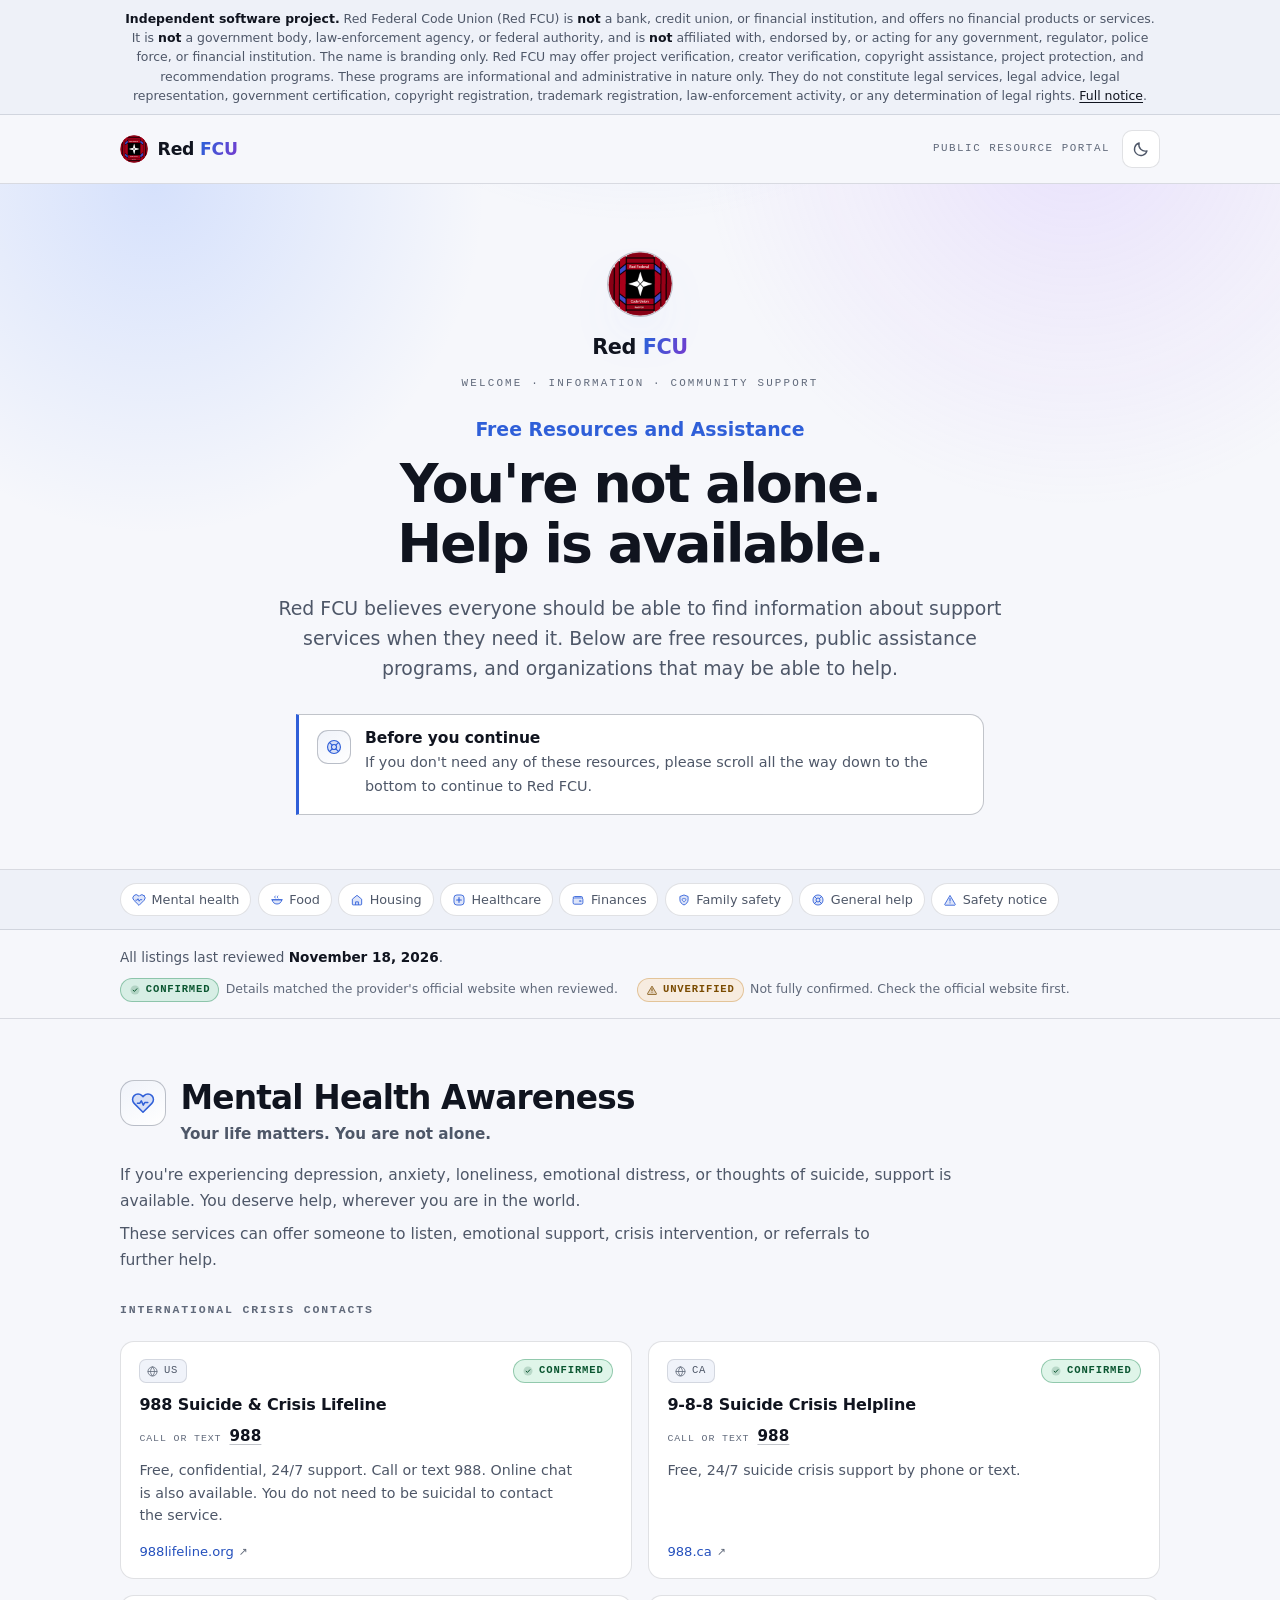
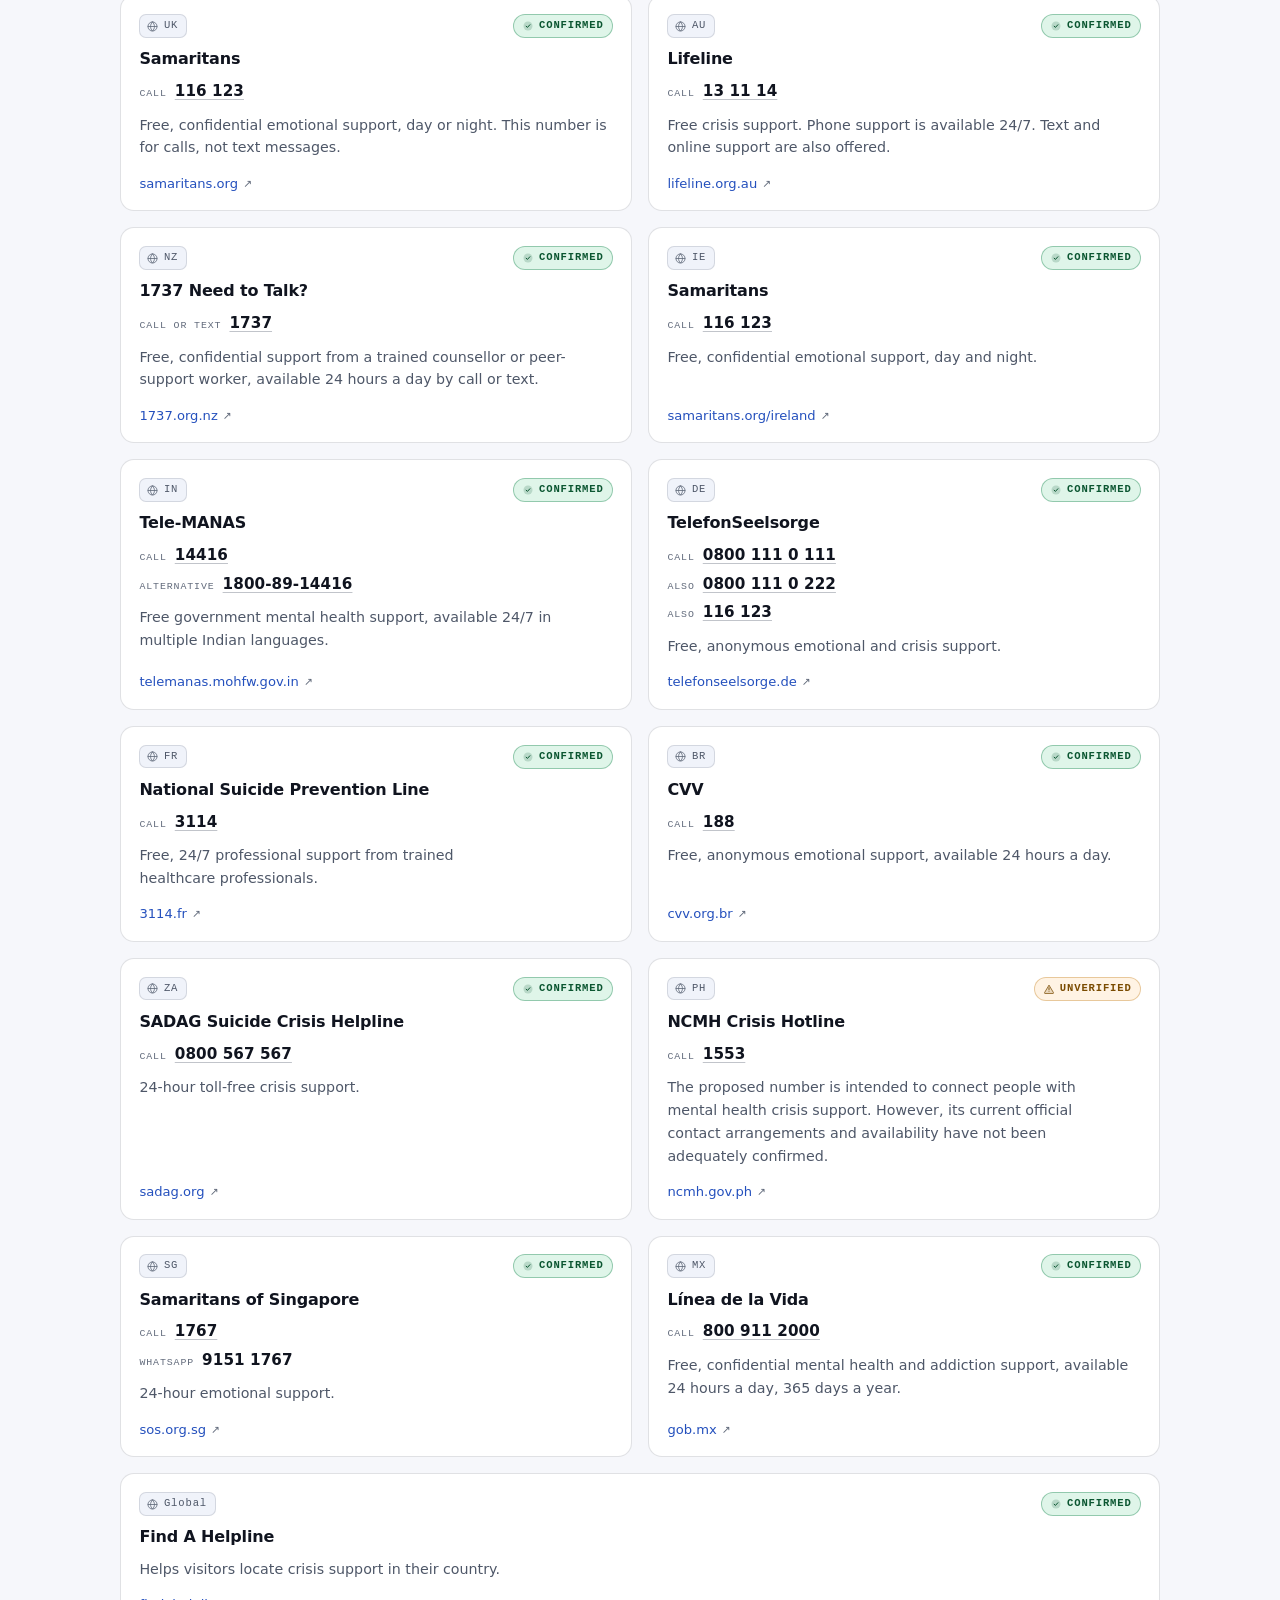
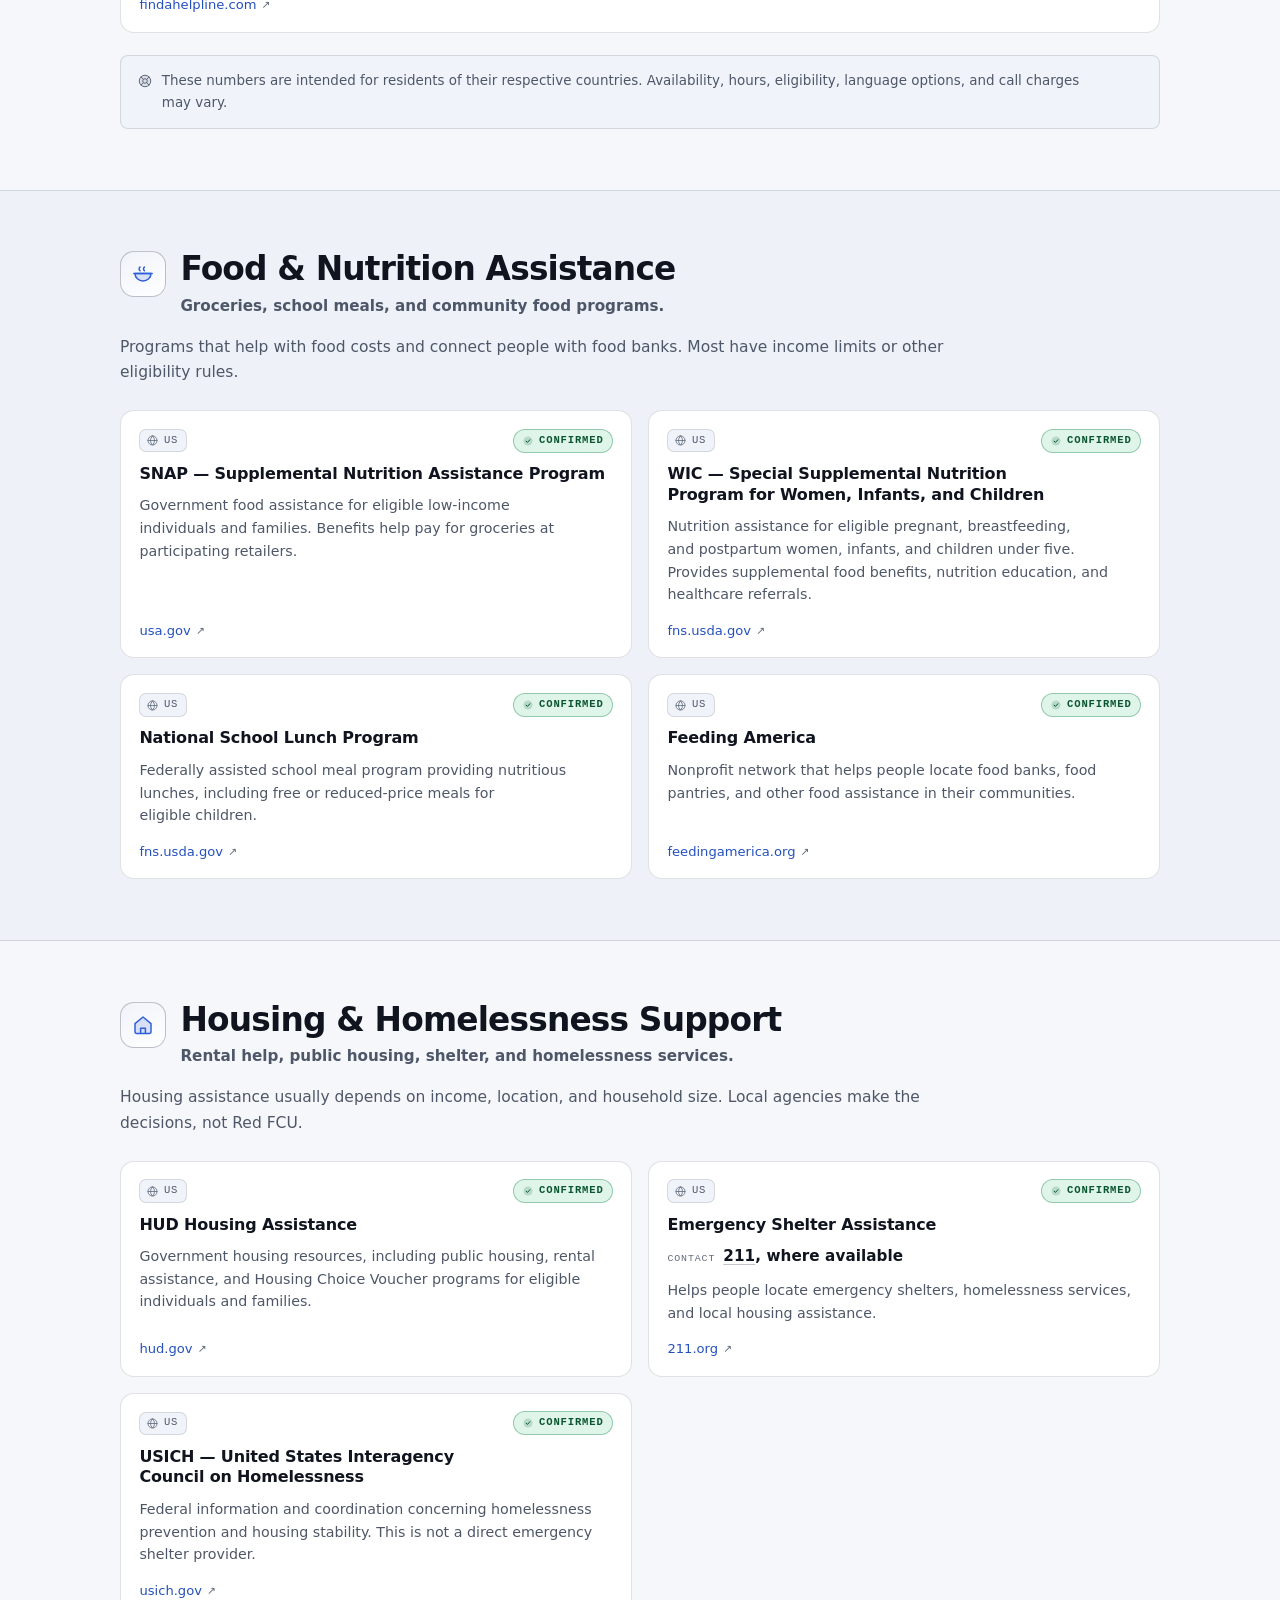
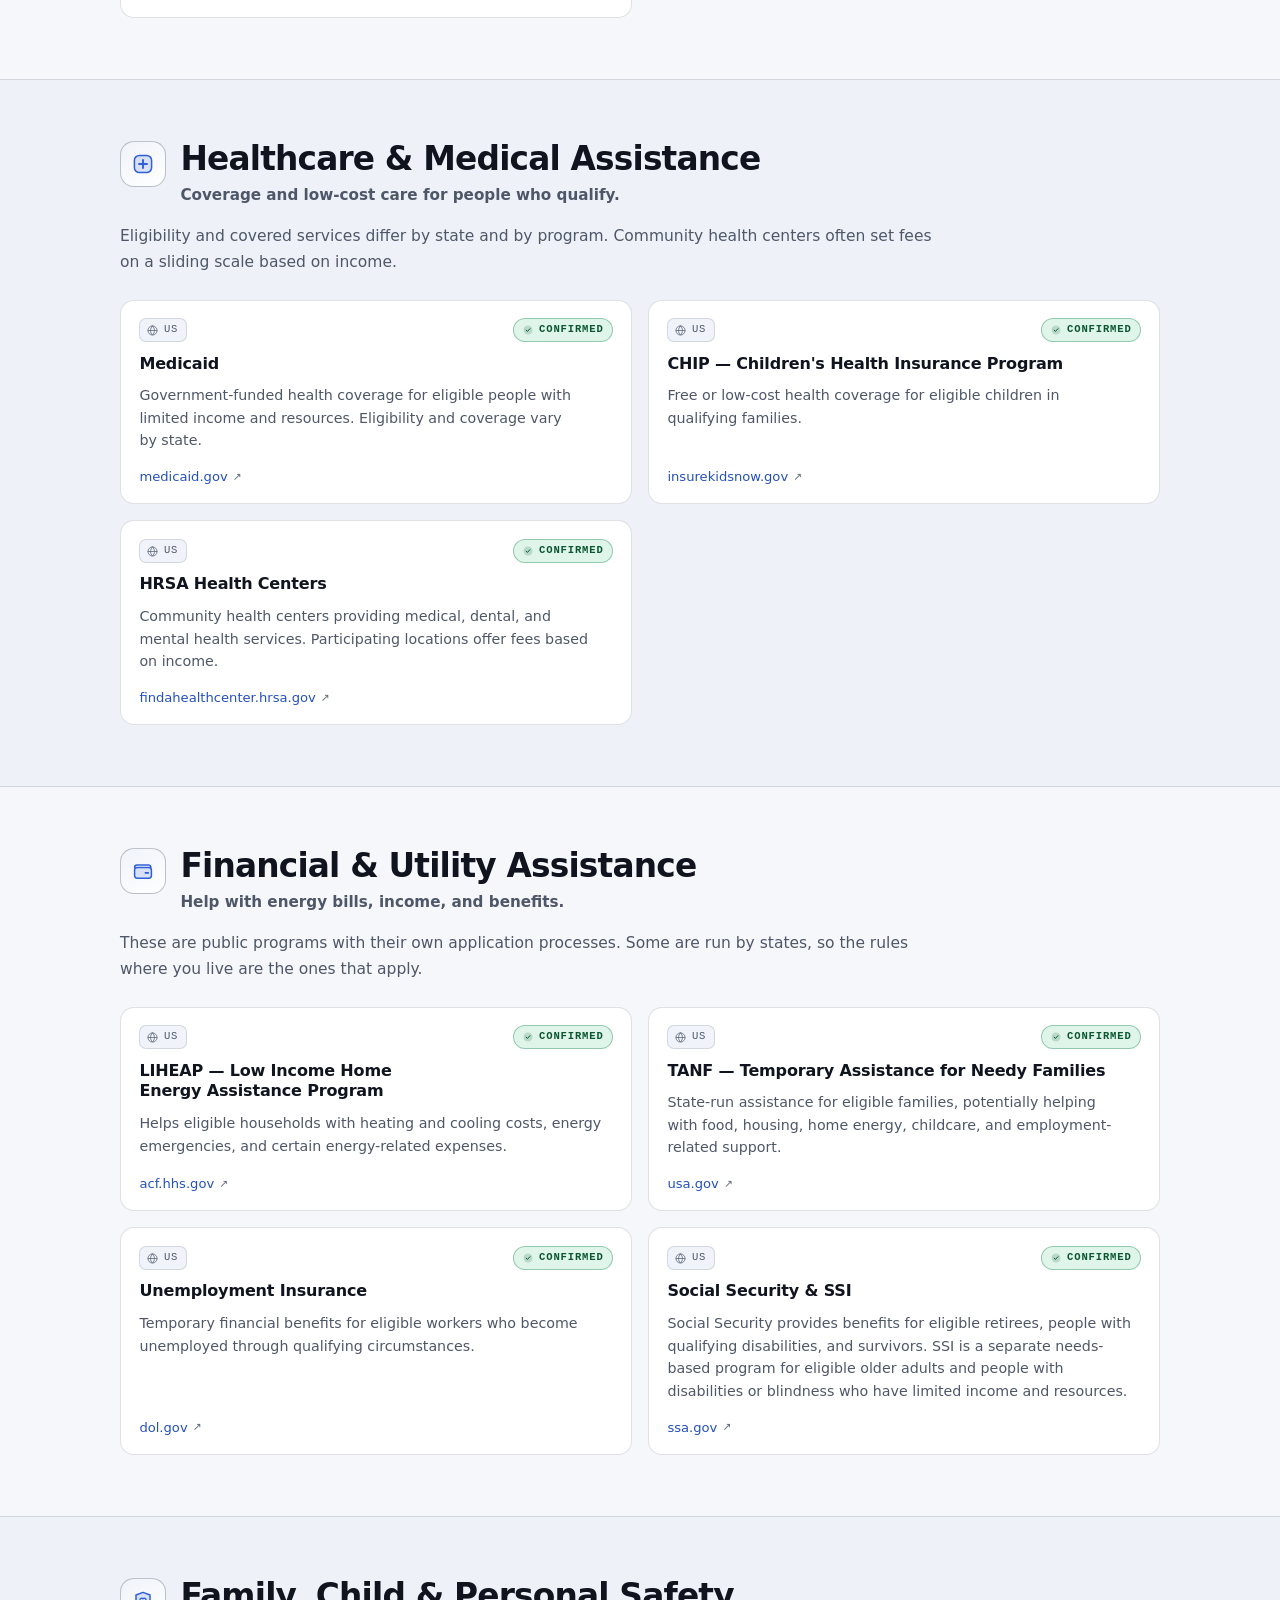
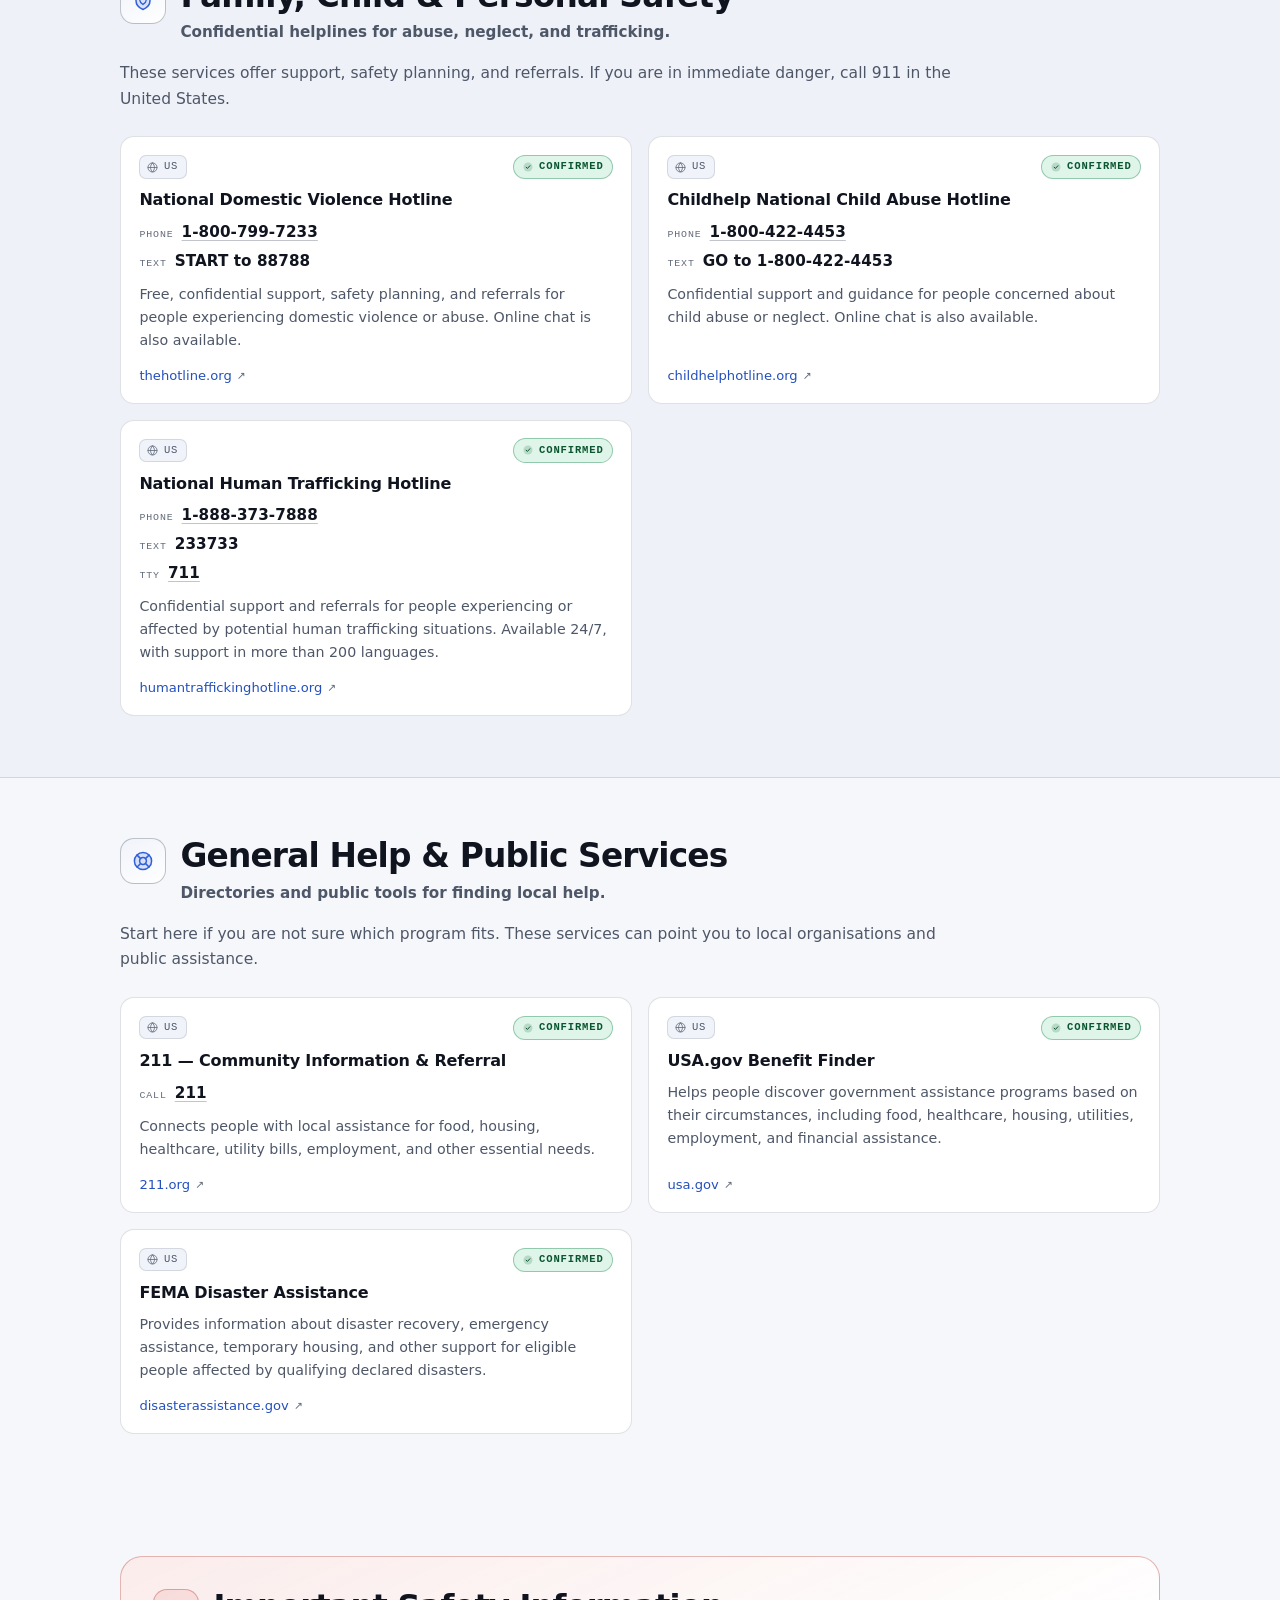
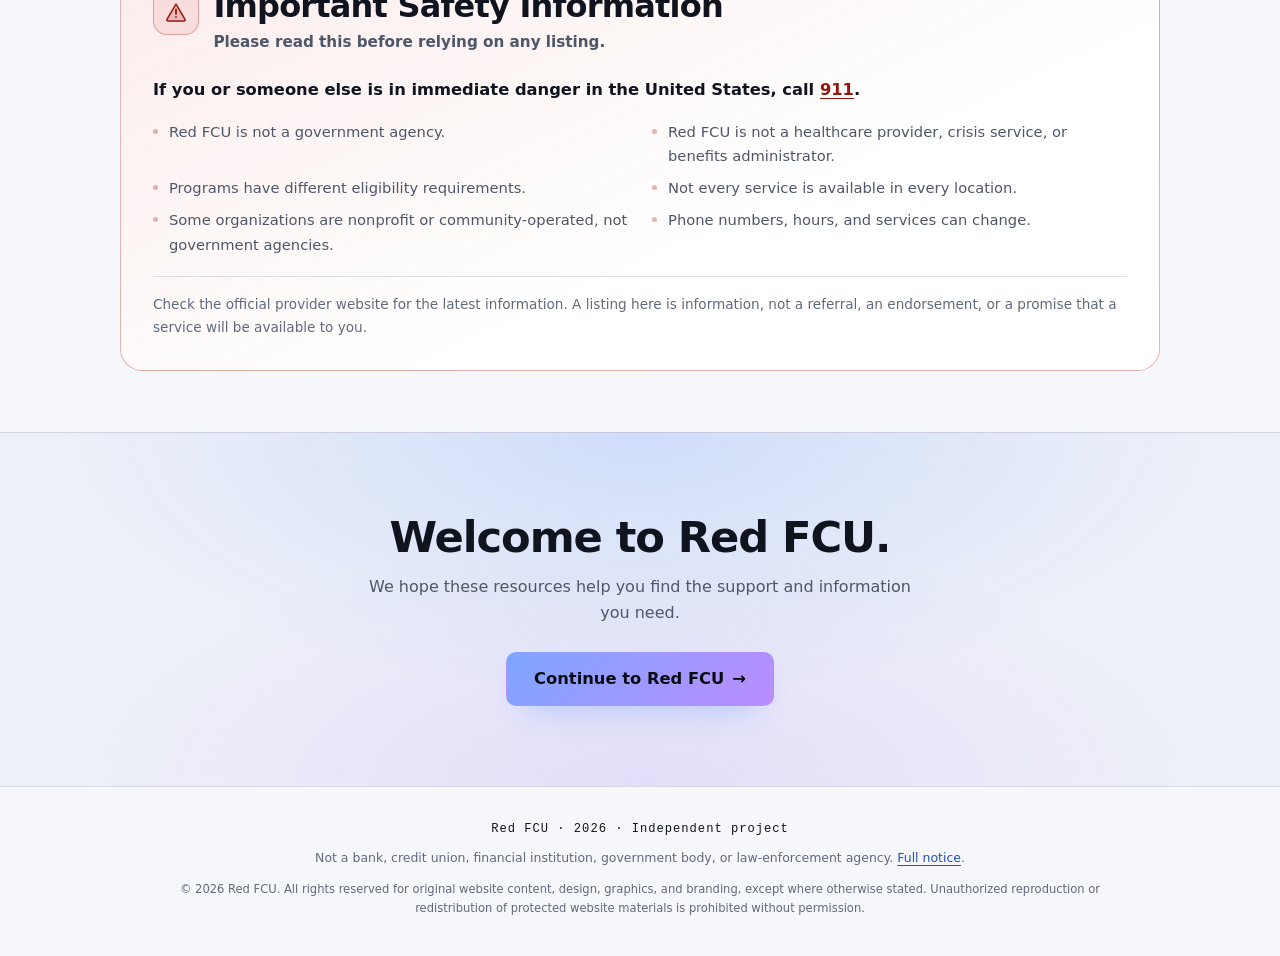
==== commit 98a413cd: "Updated RedFCU.website" ====
--- a/index.html
+++ b/index.html
@@ -3,17 +3,17 @@
 <head>
   <meta charset="utf-8">
   <meta name="viewport" content="width=device-width, initial-scale=1">
-  <title>Red FCU — AI assistance for your Unity development workflow</title>
-  <meta name="description" content="Red FCU brings AI-assisted development into the Unity Editor, with locally run models through Ollama. Free to use under a custom source-available license.">
+  <title>Welcome — Red FCU public resources and assistance</title>
+  <meta name="description" content="Free public resources and assistance information: mental health crisis contacts, food and nutrition programs, housing support, healthcare, financial help, family safety, and general public services.">
   <meta name="theme-color" content="#080a10" media="(prefers-color-scheme: dark)">
   <meta name="theme-color" content="#f6f7fb" media="(prefers-color-scheme: light)">
   <meta property="og:type" content="website">
   <meta property="og:site_name" content="Red FCU">
-  <meta property="og:title" content="Red FCU — AI assistance for your Unity development workflow">
-  <meta property="og:description" content="Red FCU brings AI-assisted development into the Unity Editor, with locally run models through Ollama. Free to use under a custom source-available license.">
+  <meta property="og:title" content="Welcome — Red FCU public resources and assistance">
+  <meta property="og:description" content="You're not alone. Help is available. Free resources, public assistance programs, and organizations that may be able to help.">
   <link rel="icon" href="assets/img/favicon-32.png" sizes="32x32" type="image/png">
-    <link rel="icon" href="assets/img/red-fcu-logo-192.png" sizes="192x192" type="image/png">
-    <link rel="apple-touch-icon" href="assets/img/apple-touch-icon.png">
+  <link rel="icon" href="assets/img/red-fcu-logo-192.png" sizes="192x192" type="image/png">
+  <link rel="apple-touch-icon" href="assets/img/apple-touch-icon.png">
   <link rel="stylesheet" href="assets/css/styles.css">
   <script src="assets/js/theme.js"></script>
   <script src="assets/js/main.js" defer></script>
@@ -23,17 +23,18 @@
   <a class="skip-link" href="#main">Skip to content</a>
 
   <aside class="site-banner" aria-label="Important notice">
-    <p class="container"><strong>Independent software project.</strong> Red Federal Code Union (Red FCU) is <strong>not</strong> a bank, credit union, or financial institution, and offers no financial products or services. It is <strong>not</strong> a government body, law-enforcement agency, or federal authority, and is <strong>not</strong> affiliated with, endorsed by, or acting for any government, regulator, police force, or financial institution. The name is branding only. <a href="about.html#name">Full notice</a>.</p>
+    <p class="container"><strong>Independent software project.</strong> Red Federal Code Union (Red FCU) is <strong>not</strong> a bank, credit union, or financial institution, and offers no financial products or services. It is <strong>not</strong> a government body, law-enforcement agency, or federal authority, and is <strong>not</strong> affiliated with, endorsed by, or acting for any government, regulator, police force, or financial institution. The name is branding only. Red FCU may offer project verification, creator verification, copyright assistance, project protection, and recommendation programs. These programs are informational and administrative in nature only. They do not constitute legal services, legal advice, legal representation, government certification, copyright registration, trademark registration, law-enforcement activity, or any determination of legal rights. <a href="about.html#name">Full notice</a>.</p>
   </aside>
 
   <header class="site-header">
-    <div class="container header-inner">
-      <a class="brand" href="index.html" aria-label="Red FCU home">
+    <div class="container header-inner welcome-header-inner">
+      <a class="brand" href="index.html" aria-label="Red FCU welcome page">
         <img src="assets/img/red-fcu-logo-96.png" alt="" width="28" height="28">
         <span class="brand-name">Red <span class="brand-accent">FCU</span></span>
       </a>
 
       <div class="header-tools">
+        <span class="welcome-portal-label">Public resource portal</span>
         <button class="theme-toggle icon-btn" type="button" data-theme-toggle aria-label="Switch to light theme">
           <svg class="icon-sun" viewBox="0 0 24 24" fill="none" stroke="currentColor" stroke-width="1.8" stroke-linecap="round" aria-hidden="true" focusable="false">
             <circle cx="12" cy="12" r="4"></circle>
@@ -43,222 +44,692 @@
             <path d="M20 14.5A8.5 8.5 0 0 1 9.5 4a8.5 8.5 0 1 0 10.5 10.5Z"></path>
           </svg>
         </button>
-
-        <button class="nav-toggle" type="button" data-nav-toggle aria-expanded="false" aria-controls="site-nav">
-          <svg class="nav-icon-open" viewBox="0 0 24 24" fill="none" stroke="currentColor" stroke-width="1.8" stroke-linecap="round" aria-hidden="true" focusable="false">
-            <path d="M3.5 6.5h17M3.5 12h17M3.5 17.5h17"></path>
-          </svg>
-          <svg class="nav-icon-close" viewBox="0 0 24 24" fill="none" stroke="currentColor" stroke-width="1.8" stroke-linecap="round" aria-hidden="true" focusable="false">
-            <path d="M5 5l14 14M19 5L5 19"></path>
-          </svg>
-          <span data-nav-label>Menu</span>
-        </button>
-      </div>
-
-      <nav class="site-nav" id="site-nav" aria-label="Primary">
-        <ul>
-          <li><a href="index.html" aria-current="page">Home</a></li>
-          <li><a href="getting-started.html">Getting Started</a></li>
-          <li><a href="downloads.html">Downloads</a></li>
-          <li><a href="faq.html">FAQ</a></li>
-          <li><a href="troubleshooting.html">Troubleshooting</a></li>
-          <li><a href="community.html">Community &amp; Support</a></li>
-          <li><a href="about.html">About</a></li>
-        </ul>
-      </nav>
+      </div>
     </div>
   </header>
 
   <main id="main" tabindex="-1">
-    <section class="hero">
-      <div class="container hero-grid">
-        <div class="hero-copy">
-          <p class="eyebrow"><span class="dot" aria-hidden="true"></span>Unity Editor &middot; Local models via Ollama</p>
-          <h1>AI assistance for your <span class="grad-text">Unity development workflow</span></h1>
-          <p class="lede">Red FCU brings AI-assisted development into the Unity Editor, with support for locally run models through Ollama.</p>
-
-          <div class="hero-actions">
-            <a class="btn btn-primary" href="downloads.html">Download Red FCU</a>
-            <a class="btn btn-secondary" href="getting-started.html">Read the setup guide</a>
-          </div>
-
-          <p class="hero-note">
-            <span class="dot-mark" aria-hidden="true"></span>
-            <span>Version <span data-release="version">3.0.0</span> is available now, free to use under the Red FCU Free Use License. <a href="downloads.html">Get the latest release</a>.</span>
-          </p>
-        </div>
-
-        <div class="hero-visual" aria-hidden="true">
-          <div class="orbit">
-            <svg viewBox="0 0 440 440" fill="none" focusable="false">
-              <defs>
-                <linearGradient id="heroArc" x1="70" y1="370" x2="370" y2="70" gradientUnits="userSpaceOnUse">
-                  <stop stop-color="#6f9bff"></stop>
-                  <stop offset="1" stop-color="#b184ff"></stop>
-                </linearGradient>
-                <radialGradient id="heroGlow" cx="220" cy="220" r="220" gradientUnits="userSpaceOnUse">
-                  <stop stop-color="#6f9bff" stop-opacity="0.22"></stop>
-                  <stop offset="1" stop-color="#6f9bff" stop-opacity="0"></stop>
-                </radialGradient>
-              </defs>
-
-              <circle class="orbit-halo" cx="220" cy="220" r="208" fill="url(#heroGlow)"></circle>
-
-              <g class="orbit-ring">
-                <circle cx="220" cy="220" r="188" stroke="url(#heroArc)" stroke-opacity="0.4" stroke-dasharray="2 11" stroke-linecap="round"></circle>
-                <circle cx="220" cy="220" r="150" stroke="currentColor" stroke-opacity="0.12"></circle>
-              </g>
-
-              <g class="orbit-ring orbit-ring-reverse">
-                <circle cx="220" cy="220" r="112" stroke="url(#heroArc)" stroke-opacity="0.55" stroke-dasharray="128 256" stroke-linecap="round"></circle>
-              </g>
-
-              <path d="M34 220h44M362 220h44M220 34v44M220 362v44" stroke="currentColor" stroke-opacity="0.14" stroke-linecap="round"></path>
-
-              <circle cx="220" cy="32" r="3.6" fill="#78a1ff"></circle>
-              <circle cx="220" cy="32" r="9" stroke="#78a1ff" stroke-opacity="0.28"></circle>
-              <circle cx="376" cy="296" r="3.2" fill="#b78cff"></circle>
-              <circle cx="78" cy="288" r="3" fill="#78a1ff"></circle>
-              <circle cx="312" cy="86" r="2.5" fill="#b78cff"></circle>
-
-              <rect x="168" y="168" width="104" height="104" rx="26" fill="var(--surface)" stroke="var(--border-strong)"></rect>
-              <path d="M204 196l30 24-30 24" stroke="url(#heroArc)" stroke-width="7" stroke-linecap="round" stroke-linejoin="round"></path>
-              <circle cx="247" cy="194" r="3.5" fill="#b184ff"></circle>
-            </svg>
-
-            <span class="chip chip-a">Unity Editor</span>
-            <span class="chip chip-b">Ollama</span>
-            <span class="chip chip-c">Local models</span>
-            <span class="chip chip-d">Unity plugin</span>
-          </div>
-        </div>
-      </div>
-    </section>
-
-    <section class="section">
-      <div class="container split">
-        <div class="split-copy">
-          <p class="kicker">What Red FCU is</p>
-          <h2>An assistant that stays inside Unity</h2>
-          <p>Red FCU is a project built for the Unity Editor. It is intended to support AI-assisted development without pulling you out of the environment where you write, test, and iterate on your project.</p>
-          <p>It is not a separate AI model and not an online AI service. Red FCU works alongside Unity and, for model access, supports models that you run yourself through Ollama.</p>
-        </div>
-
-        <dl class="fact-list">
-          <div class="fact">
-            <dt>Where it runs</dt>
-            <dd>Inside the Unity Editor, as part of the workflow you already use.</dd>
-          </div>
-          <div class="fact">
-            <dt>Where models come from</dt>
-            <dd>Ollama, a separate tool that runs models on your own machine. Red FCU supports locally run models through it.</dd>
-          </div>
-          <div class="fact">
-            <dt>What it is not</dt>
-            <dd>A standalone AI model, an AI company, or a hosted AI service.</dd>
-          </div>
-        </dl>
-      </div>
-    </section>
-
-    <section class="section section-alt">
-      <div class="container">
-        <div class="section-head">
-          <p class="kicker">The basic setup</p>
-          <h2>How the pieces fit together</h2>
-          <p class="lede">Red FCU is one part of a small local setup. Ollama runs the model on your machine, and the plugin connects that model to your Unity work.</p>
-        </div>
-
-        <ol class="flow">
-          <li class="flow-item">
-            <span class="flow-num" aria-hidden="true">1</span>
-            <h3>Get the plugin</h3>
-            <p>Download the Unity package from the project's <a href="downloads.html">latest release</a> and import it into your project.</p>
-          </li>
-          <li class="flow-item">
-            <span class="flow-num" aria-hidden="true">2</span>
-            <h3>Run a model locally</h3>
-            <p>Install Ollama from <a href="https://ollama.com/download" rel="noopener">Ollama's official download page<span class="ext" aria-hidden="true">&#8599;</span><span class="sr-only"> (external site)</span></a>, then pull a model through it.</p>
-          </li>
-          <li class="flow-item">
-            <span class="flow-num" aria-hidden="true">3</span>
-            <h3>Connect them in Unity</h3>
-            <p>Open Red FCU in the editor and point it at your local model. The project's own walkthrough covers the current menu.</p>
-          </li>
-        </ol>
-
-        <p class="flow-foot">The full sequence is on <a href="getting-started.html">Getting Started</a>.</p>
-      </div>
-    </section>
-
-    <section class="section">
-      <div class="container">
-        <div class="notice">
+    <section class="welcome-hero">
+      <div class="container welcome-hero-inner">
+        <img class="welcome-mark" src="assets/img/red-fcu-logo-192.png" alt="" width="72" height="72">
+        <p class="welcome-brand">Red <span class="brand-accent">FCU</span></p>
+        <p class="welcome-eyebrow">Welcome &middot; Information &middot; Community support</p>
+        <p class="welcome-tagline">Free Resources and Assistance</p>
+        <h1>You're not alone. Help is available.</h1>
+        <p class="lede">Red FCU believes everyone should be able to find information about support services when they need it. Below are free resources, public assistance programs, and organizations that may be able to help.</p>
+
+        <div class="welcome-callout">
+          <span class="icon-tile icon-tile-sm" aria-hidden="true">
+            <svg class="icon" focusable="false"><use href="#i-info"></use></svg>
+          </span>
           <div>
-            <span class="pill pill-ok">Available now</span>
-            <h2>Red FCU <span data-release="version">3.0.0</span> is out</h2>
-            <p>The Unity package is published on GitHub under the Red FCU Free Use License, together with its release notes and older versions. Ollama is a separate download from a separate project and is listed on the same page.</p>
-          </div>
-          <a class="btn btn-primary" href="downloads.html">Get the release</a>
-        </div>
-      </div>
-    </section>
-
-    <section class="section section-tight">
-      <div class="container">
-        <div class="cta-band">
+            <h2>Before you continue</h2>
+            <p>If you don't need any of these resources, please scroll all the way down to the bottom to continue to Red FCU.</p>
+          </div>
+        </div>
+      </div>
+    </section>
+
+    <nav class="welcome-jump" aria-label="On this page">
+      <div class="container">
+        <ul>
+          <li><a href="#mental-health"><svg class="icon" aria-hidden="true" focusable="false"><use href="#i-mental"></use></svg>Mental health</a></li>
+          <li><a href="#food"><svg class="icon" aria-hidden="true" focusable="false"><use href="#i-food"></use></svg>Food</a></li>
+          <li><a href="#housing"><svg class="icon" aria-hidden="true" focusable="false"><use href="#i-home"></use></svg>Housing</a></li>
+          <li><a href="#healthcare"><svg class="icon" aria-hidden="true" focusable="false"><use href="#i-health"></use></svg>Healthcare</a></li>
+          <li><a href="#financial"><svg class="icon" aria-hidden="true" focusable="false"><use href="#i-money"></use></svg>Finances</a></li>
+          <li><a href="#family"><svg class="icon" aria-hidden="true" focusable="false"><use href="#i-shield"></use></svg>Family safety</a></li>
+          <li><a href="#general"><svg class="icon" aria-hidden="true" focusable="false"><use href="#i-info"></use></svg>General help</a></li>
+          <li><a href="#safety"><svg class="icon" aria-hidden="true" focusable="false"><use href="#i-alert"></use></svg>Safety notice</a></li>
+        </ul>
+      </div>
+    </nav>
+
+    <section class="review-strip" aria-label="How these listings are labelled">
+      <div class="container review-inner">
+        <p class="review-date">All listings last reviewed <strong><time datetime="2026-11-18">November 18, 2026</time></strong>.</p>
+        <ul class="badge-key">
+          <li><span class="badge badge-confirmed"><svg class="icon" aria-hidden="true" focusable="false"><use href="#i-check"></use></svg>CONFIRMED</span> Details matched the provider's official website when reviewed.</li>
+          <li><span class="badge badge-unverified"><svg class="icon" aria-hidden="true" focusable="false"><use href="#i-alert"></use></svg>UNVERIFIED</span> Not fully confirmed. Check the official website first.</li>
+        </ul>
+      </div>
+    </section>
+
+    <section class="wsection" id="mental-health" aria-labelledby="mental-heading">
+      <div class="container">
+        <div class="wsection-head">
+          <span class="icon-tile" aria-hidden="true">
+            <svg class="icon" focusable="false"><use href="#i-mental"></use></svg>
+          </span>
           <div>
-            <h2>From download to first prompt</h2>
-            <p>Getting Started walks through importing the package, installing Ollama, pulling a model, connecting the two inside Unity, and testing the result.</p>
-          </div>
-          <a class="btn btn-primary" href="getting-started.html">Open Getting Started</a>
-        </div>
+            <h2 id="mental-heading">Mental Health Awareness</h2>
+            <p class="wsection-sub">Your life matters. You are not alone.</p>
+          </div>
+        </div>
+
+        <p class="wsection-lede">If you're experiencing depression, anxiety, loneliness, emotional distress, or thoughts of suicide, support is available. You deserve help, wherever you are in the world.</p>
+        <p class="wsection-lede">These services can offer someone to listen, emotional support, crisis intervention, or referrals to further help.</p>
+
+        <h3 class="wsection-subhead">International crisis contacts</h3>
+
+        <div class="resource-grid">
+          <article class="resource-card">
+            <div class="resource-head">
+              <span class="country"><svg class="icon" aria-hidden="true" focusable="false"><use href="#i-globe"></use></svg>US<span class="sr-only"> &mdash; United States</span></span>
+              <span class="badge badge-confirmed"><svg class="icon" aria-hidden="true" focusable="false"><use href="#i-check"></use></svg>CONFIRMED</span>
+            </div>
+            <h3>988 Suicide &amp; Crisis Lifeline</h3>
+            <ul class="resource-contact">
+              <li><span class="contact-label">Call or text</span><span class="contact-value"><a href="tel:988">988</a></span></li>
+            </ul>
+            <p class="resource-desc">Free, confidential, 24/7 support. Call or text 988. Online chat is also available. You do not need to be suicidal to contact the service.</p>
+            <a class="resource-link" href="https://988lifeline.org/" rel="noopener"><span class="sr-only">Official website: </span>988lifeline.org<span class="ext" aria-hidden="true">&#8599;</span><span class="sr-only"> (external site)</span></a>
+          </article>
+
+          <article class="resource-card">
+            <div class="resource-head">
+              <span class="country"><svg class="icon" aria-hidden="true" focusable="false"><use href="#i-globe"></use></svg>CA<span class="sr-only"> &mdash; Canada</span></span>
+              <span class="badge badge-confirmed"><svg class="icon" aria-hidden="true" focusable="false"><use href="#i-check"></use></svg>CONFIRMED</span>
+            </div>
+            <h3>9-8-8 Suicide Crisis Helpline</h3>
+            <ul class="resource-contact">
+              <li><span class="contact-label">Call or text</span><span class="contact-value"><a href="tel:988">988</a></span></li>
+            </ul>
+            <p class="resource-desc">Free, 24/7 suicide crisis support by phone or text.</p>
+            <a class="resource-link" href="https://988.ca/" rel="noopener"><span class="sr-only">Official website: </span>988.ca<span class="ext" aria-hidden="true">&#8599;</span><span class="sr-only"> (external site)</span></a>
+          </article>
+
+          <article class="resource-card">
+            <div class="resource-head">
+              <span class="country"><svg class="icon" aria-hidden="true" focusable="false"><use href="#i-globe"></use></svg>UK<span class="sr-only"> &mdash; United Kingdom</span></span>
+              <span class="badge badge-confirmed"><svg class="icon" aria-hidden="true" focusable="false"><use href="#i-check"></use></svg>CONFIRMED</span>
+            </div>
+            <h3>Samaritans</h3>
+            <ul class="resource-contact">
+              <li><span class="contact-label">Call</span><span class="contact-value"><a href="tel:116123">116 123</a></span></li>
+            </ul>
+            <p class="resource-desc">Free, confidential emotional support, day or night. This number is for calls, not text messages.</p>
+            <a class="resource-link" href="https://www.samaritans.org/" rel="noopener"><span class="sr-only">Official website: </span>samaritans.org<span class="ext" aria-hidden="true">&#8599;</span><span class="sr-only"> (external site)</span></a>
+          </article>
+
+          <article class="resource-card">
+            <div class="resource-head">
+              <span class="country"><svg class="icon" aria-hidden="true" focusable="false"><use href="#i-globe"></use></svg>AU<span class="sr-only"> &mdash; Australia</span></span>
+              <span class="badge badge-confirmed"><svg class="icon" aria-hidden="true" focusable="false"><use href="#i-check"></use></svg>CONFIRMED</span>
+            </div>
+            <h3>Lifeline</h3>
+            <ul class="resource-contact">
+              <li><span class="contact-label">Call</span><span class="contact-value"><a href="tel:131114">13 11 14</a></span></li>
+            </ul>
+            <p class="resource-desc">Free crisis support. Phone support is available 24/7. Text and online support are also offered.</p>
+            <a class="resource-link" href="https://www.lifeline.org.au/" rel="noopener"><span class="sr-only">Official website: </span>lifeline.org.au<span class="ext" aria-hidden="true">&#8599;</span><span class="sr-only"> (external site)</span></a>
+          </article>
+
+          <article class="resource-card">
+            <div class="resource-head">
+              <span class="country"><svg class="icon" aria-hidden="true" focusable="false"><use href="#i-globe"></use></svg>NZ<span class="sr-only"> &mdash; New Zealand</span></span>
+              <span class="badge badge-confirmed"><svg class="icon" aria-hidden="true" focusable="false"><use href="#i-check"></use></svg>CONFIRMED</span>
+            </div>
+            <h3>1737 Need to Talk?</h3>
+            <ul class="resource-contact">
+              <li><span class="contact-label">Call or text</span><span class="contact-value"><a href="tel:1737">1737</a></span></li>
+            </ul>
+            <p class="resource-desc">Free, confidential support from a trained counsellor or peer-support worker, available 24 hours a day by call or text.</p>
+            <a class="resource-link" href="https://1737.org.nz/" rel="noopener"><span class="sr-only">Official website: </span>1737.org.nz<span class="ext" aria-hidden="true">&#8599;</span><span class="sr-only"> (external site)</span></a>
+          </article>
+
+          <article class="resource-card">
+            <div class="resource-head">
+              <span class="country"><svg class="icon" aria-hidden="true" focusable="false"><use href="#i-globe"></use></svg>IE<span class="sr-only"> &mdash; Ireland</span></span>
+              <span class="badge badge-confirmed"><svg class="icon" aria-hidden="true" focusable="false"><use href="#i-check"></use></svg>CONFIRMED</span>
+            </div>
+            <h3>Samaritans</h3>
+            <ul class="resource-contact">
+              <li><span class="contact-label">Call</span><span class="contact-value"><a href="tel:116123">116 123</a></span></li>
+            </ul>
+            <p class="resource-desc">Free, confidential emotional support, day and night.</p>
+            <a class="resource-link" href="https://www.samaritans.org/ireland/" rel="noopener"><span class="sr-only">Official website: </span>samaritans.org/ireland<span class="ext" aria-hidden="true">&#8599;</span><span class="sr-only"> (external site)</span></a>
+          </article>
+
+          <article class="resource-card">
+            <div class="resource-head">
+              <span class="country"><svg class="icon" aria-hidden="true" focusable="false"><use href="#i-globe"></use></svg>IN<span class="sr-only"> &mdash; India</span></span>
+              <span class="badge badge-confirmed"><svg class="icon" aria-hidden="true" focusable="false"><use href="#i-check"></use></svg>CONFIRMED</span>
+            </div>
+            <h3>Tele-MANAS</h3>
+            <ul class="resource-contact">
+              <li><span class="contact-label">Call</span><span class="contact-value"><a href="tel:14416">14416</a></span></li>
+              <li><span class="contact-label">Alternative</span><span class="contact-value"><a href="tel:18008914416">1800-89-14416</a></span></li>
+            </ul>
+            <p class="resource-desc">Free government mental health support, available 24/7 in multiple Indian languages.</p>
+            <a class="resource-link" href="https://telemanas.mohfw.gov.in/" rel="noopener"><span class="sr-only">Official website: </span>telemanas.mohfw.gov.in<span class="ext" aria-hidden="true">&#8599;</span><span class="sr-only"> (external site)</span></a>
+          </article>
+
+          <article class="resource-card">
+            <div class="resource-head">
+              <span class="country"><svg class="icon" aria-hidden="true" focusable="false"><use href="#i-globe"></use></svg>DE<span class="sr-only"> &mdash; Germany</span></span>
+              <span class="badge badge-confirmed"><svg class="icon" aria-hidden="true" focusable="false"><use href="#i-check"></use></svg>CONFIRMED</span>
+            </div>
+            <h3>TelefonSeelsorge</h3>
+            <ul class="resource-contact">
+              <li><span class="contact-label">Call</span><span class="contact-value"><a href="tel:08001110111">0800 111 0 111</a></span></li>
+              <li><span class="contact-label">Also</span><span class="contact-value"><a href="tel:08001110222">0800 111 0 222</a></span></li>
+              <li><span class="contact-label">Also</span><span class="contact-value"><a href="tel:116123">116 123</a></span></li>
+            </ul>
+            <p class="resource-desc">Free, anonymous emotional and crisis support.</p>
+            <a class="resource-link" href="https://www.telefonseelsorge.de/" rel="noopener"><span class="sr-only">Official website: </span>telefonseelsorge.de<span class="ext" aria-hidden="true">&#8599;</span><span class="sr-only"> (external site)</span></a>
+          </article>
+
+          <article class="resource-card">
+            <div class="resource-head">
+              <span class="country"><svg class="icon" aria-hidden="true" focusable="false"><use href="#i-globe"></use></svg>FR<span class="sr-only"> &mdash; France</span></span>
+              <span class="badge badge-confirmed"><svg class="icon" aria-hidden="true" focusable="false"><use href="#i-check"></use></svg>CONFIRMED</span>
+            </div>
+            <h3>National Suicide Prevention Line</h3>
+            <ul class="resource-contact">
+              <li><span class="contact-label">Call</span><span class="contact-value"><a href="tel:3114">3114</a></span></li>
+            </ul>
+            <p class="resource-desc">Free, 24/7 professional support from trained healthcare professionals.</p>
+            <a class="resource-link" href="https://3114.fr/" rel="noopener"><span class="sr-only">Official website: </span>3114.fr<span class="ext" aria-hidden="true">&#8599;</span><span class="sr-only"> (external site)</span></a>
+          </article>
+
+          <article class="resource-card">
+            <div class="resource-head">
+              <span class="country"><svg class="icon" aria-hidden="true" focusable="false"><use href="#i-globe"></use></svg>BR<span class="sr-only"> &mdash; Brazil</span></span>
+              <span class="badge badge-confirmed"><svg class="icon" aria-hidden="true" focusable="false"><use href="#i-check"></use></svg>CONFIRMED</span>
+            </div>
+            <h3>CVV</h3>
+            <ul class="resource-contact">
+              <li><span class="contact-label">Call</span><span class="contact-value"><a href="tel:188">188</a></span></li>
+            </ul>
+            <p class="resource-desc">Free, anonymous emotional support, available 24 hours a day.</p>
+            <a class="resource-link" href="https://www.cvv.org.br/" rel="noopener"><span class="sr-only">Official website: </span>cvv.org.br<span class="ext" aria-hidden="true">&#8599;</span><span class="sr-only"> (external site)</span></a>
+          </article>
+
+          <article class="resource-card">
+            <div class="resource-head">
+              <span class="country"><svg class="icon" aria-hidden="true" focusable="false"><use href="#i-globe"></use></svg>ZA<span class="sr-only"> &mdash; South Africa</span></span>
+              <span class="badge badge-confirmed"><svg class="icon" aria-hidden="true" focusable="false"><use href="#i-check"></use></svg>CONFIRMED</span>
+            </div>
+            <h3>SADAG Suicide Crisis Helpline</h3>
+            <ul class="resource-contact">
+              <li><span class="contact-label">Call</span><span class="contact-value"><a href="tel:0800567567">0800 567 567</a></span></li>
+            </ul>
+            <p class="resource-desc">24-hour toll-free crisis support.</p>
+            <a class="resource-link" href="https://sadag.org/" rel="noopener"><span class="sr-only">Official website: </span>sadag.org<span class="ext" aria-hidden="true">&#8599;</span><span class="sr-only"> (external site)</span></a>
+          </article>
+
+          <article class="resource-card">
+            <div class="resource-head">
+              <span class="country"><svg class="icon" aria-hidden="true" focusable="false"><use href="#i-globe"></use></svg>PH<span class="sr-only"> &mdash; Philippines</span></span>
+              <span class="badge badge-unverified"><svg class="icon" aria-hidden="true" focusable="false"><use href="#i-alert"></use></svg>UNVERIFIED</span>
+            </div>
+            <h3>NCMH Crisis Hotline</h3>
+            <ul class="resource-contact">
+              <li><span class="contact-label">Call</span><span class="contact-value"><a href="tel:1553">1553</a></span></li>
+            </ul>
+            <p class="resource-desc">The proposed number is intended to connect people with mental health crisis support. However, its current official contact arrangements and availability have not been adequately confirmed.</p>
+            <a class="resource-link" href="https://ncmh.gov.ph/" rel="noopener"><span class="sr-only">Official website: </span>ncmh.gov.ph<span class="ext" aria-hidden="true">&#8599;</span><span class="sr-only"> (external site)</span></a>
+          </article>
+
+          <article class="resource-card">
+            <div class="resource-head">
+              <span class="country"><svg class="icon" aria-hidden="true" focusable="false"><use href="#i-globe"></use></svg>SG<span class="sr-only"> &mdash; Singapore</span></span>
+              <span class="badge badge-confirmed"><svg class="icon" aria-hidden="true" focusable="false"><use href="#i-check"></use></svg>CONFIRMED</span>
+            </div>
+            <h3>Samaritans of Singapore</h3>
+            <ul class="resource-contact">
+              <li><span class="contact-label">Call</span><span class="contact-value"><a href="tel:1767">1767</a></span></li>
+              <li><span class="contact-label">WhatsApp</span><span class="contact-value">9151 1767</span></li>
+            </ul>
+            <p class="resource-desc">24-hour emotional support.</p>
+            <a class="resource-link" href="https://www.sos.org.sg/" rel="noopener"><span class="sr-only">Official website: </span>sos.org.sg<span class="ext" aria-hidden="true">&#8599;</span><span class="sr-only"> (external site)</span></a>
+          </article>
+
+          <article class="resource-card">
+            <div class="resource-head">
+              <span class="country"><svg class="icon" aria-hidden="true" focusable="false"><use href="#i-globe"></use></svg>MX<span class="sr-only"> &mdash; Mexico</span></span>
+              <span class="badge badge-confirmed"><svg class="icon" aria-hidden="true" focusable="false"><use href="#i-check"></use></svg>CONFIRMED</span>
+            </div>
+            <h3>L&iacute;nea de la Vida</h3>
+            <ul class="resource-contact">
+              <li><span class="contact-label">Call</span><span class="contact-value"><a href="tel:8009112000">800 911 2000</a></span></li>
+            </ul>
+            <p class="resource-desc">Free, confidential mental health and addiction support, available 24 hours a day, 365 days a year.</p>
+            <a class="resource-link" href="https://www.gob.mx/conasama/es/articulos/linea-de-la-vida-800-911-2000?idiom=es" rel="noopener"><span class="sr-only">Official website: </span>gob.mx<span class="ext" aria-hidden="true">&#8599;</span><span class="sr-only"> (external site)</span></a>
+          </article>
+
+          <article class="resource-card resource-card-wide">
+            <div class="resource-head">
+              <span class="country"><svg class="icon" aria-hidden="true" focusable="false"><use href="#i-globe"></use></svg>Global<span class="sr-only"> &mdash; outside the countries listed above</span></span>
+              <span class="badge badge-confirmed"><svg class="icon" aria-hidden="true" focusable="false"><use href="#i-check"></use></svg>CONFIRMED</span>
+            </div>
+            <h3>Find A Helpline</h3>
+            <p class="resource-desc">Helps visitors locate crisis support in their country.</p>
+            <a class="resource-link" href="https://findahelpline.com/" rel="noopener"><span class="sr-only">Official website: </span>findahelpline.com<span class="ext" aria-hidden="true">&#8599;</span><span class="sr-only"> (external site)</span></a>
+          </article>
+        </div>
+
+        <p class="wsection-note">
+          <svg class="icon" aria-hidden="true" focusable="false"><use href="#i-info"></use></svg>
+          <span>These numbers are intended for residents of their respective countries. Availability, hours, eligibility, language options, and call charges may vary.</span>
+        </p>
+      </div>
+    </section>
+
+    <section class="wsection wsection-alt" id="food" aria-labelledby="food-heading">
+      <div class="container">
+        <div class="wsection-head">
+          <span class="icon-tile" aria-hidden="true">
+            <svg class="icon" focusable="false"><use href="#i-food"></use></svg>
+          </span>
+          <div>
+            <h2 id="food-heading">Food &amp; Nutrition Assistance</h2>
+            <p class="wsection-sub">Groceries, school meals, and community food programs.</p>
+          </div>
+        </div>
+        <p class="wsection-lede">Programs that help with food costs and connect people with food banks. Most have income limits or other eligibility rules.</p>
+
+        <div class="resource-grid">
+          <article class="resource-card">
+            <div class="resource-head">
+              <span class="country"><svg class="icon" aria-hidden="true" focusable="false"><use href="#i-globe"></use></svg>US<span class="sr-only"> &mdash; United States</span></span>
+              <span class="badge badge-confirmed"><svg class="icon" aria-hidden="true" focusable="false"><use href="#i-check"></use></svg>CONFIRMED</span>
+            </div>
+            <h3>SNAP &mdash; Supplemental Nutrition Assistance Program</h3>
+            <p class="resource-desc">Government food assistance for eligible low-income individuals and families. Benefits help pay for groceries at participating retailers.</p>
+            <a class="resource-link" href="https://www.usa.gov/food-stamps" rel="noopener"><span class="sr-only">Official website: </span>usa.gov<span class="ext" aria-hidden="true">&#8599;</span><span class="sr-only"> (external site)</span></a>
+          </article>
+
+          <article class="resource-card">
+            <div class="resource-head">
+              <span class="country"><svg class="icon" aria-hidden="true" focusable="false"><use href="#i-globe"></use></svg>US<span class="sr-only"> &mdash; United States</span></span>
+              <span class="badge badge-confirmed"><svg class="icon" aria-hidden="true" focusable="false"><use href="#i-check"></use></svg>CONFIRMED</span>
+            </div>
+            <h3>WIC &mdash; Special Supplemental Nutrition Program for Women, Infants, and Children</h3>
+            <p class="resource-desc">Nutrition assistance for eligible pregnant, breastfeeding, and postpartum women, infants, and children under five. Provides supplemental food benefits, nutrition education, and healthcare referrals.</p>
+            <a class="resource-link" href="https://www.fns.usda.gov/wic" rel="noopener"><span class="sr-only">Official website: </span>fns.usda.gov<span class="ext" aria-hidden="true">&#8599;</span><span class="sr-only"> (external site)</span></a>
+          </article>
+
+          <article class="resource-card">
+            <div class="resource-head">
+              <span class="country"><svg class="icon" aria-hidden="true" focusable="false"><use href="#i-globe"></use></svg>US<span class="sr-only"> &mdash; United States</span></span>
+              <span class="badge badge-confirmed"><svg class="icon" aria-hidden="true" focusable="false"><use href="#i-check"></use></svg>CONFIRMED</span>
+            </div>
+            <h3>National School Lunch Program</h3>
+            <p class="resource-desc">Federally assisted school meal program providing nutritious lunches, including free or reduced-price meals for eligible children.</p>
+            <a class="resource-link" href="https://www.fns.usda.gov/nslp" rel="noopener"><span class="sr-only">Official website: </span>fns.usda.gov<span class="ext" aria-hidden="true">&#8599;</span><span class="sr-only"> (external site)</span></a>
+          </article>
+
+          <article class="resource-card">
+            <div class="resource-head">
+              <span class="country"><svg class="icon" aria-hidden="true" focusable="false"><use href="#i-globe"></use></svg>US<span class="sr-only"> &mdash; United States</span></span>
+              <span class="badge badge-confirmed"><svg class="icon" aria-hidden="true" focusable="false"><use href="#i-check"></use></svg>CONFIRMED</span>
+            </div>
+            <h3>Feeding America</h3>
+            <p class="resource-desc">Nonprofit network that helps people locate food banks, food pantries, and other food assistance in their communities.</p>
+            <a class="resource-link" href="https://www.feedingamerica.org/" rel="noopener"><span class="sr-only">Official website: </span>feedingamerica.org<span class="ext" aria-hidden="true">&#8599;</span><span class="sr-only"> (external site)</span></a>
+          </article>
+        </div>
+      </div>
+    </section>
+
+    <section class="wsection" id="housing" aria-labelledby="housing-heading">
+      <div class="container">
+        <div class="wsection-head">
+          <span class="icon-tile" aria-hidden="true">
+            <svg class="icon" focusable="false"><use href="#i-home"></use></svg>
+          </span>
+          <div>
+            <h2 id="housing-heading">Housing &amp; Homelessness Support</h2>
+            <p class="wsection-sub">Rental help, public housing, shelter, and homelessness services.</p>
+          </div>
+        </div>
+        <p class="wsection-lede">Housing assistance usually depends on income, location, and household size. Local agencies make the decisions, not Red FCU.</p>
+
+        <div class="resource-grid">
+          <article class="resource-card">
+            <div class="resource-head">
+              <span class="country"><svg class="icon" aria-hidden="true" focusable="false"><use href="#i-globe"></use></svg>US<span class="sr-only"> &mdash; United States</span></span>
+              <span class="badge badge-confirmed"><svg class="icon" aria-hidden="true" focusable="false"><use href="#i-check"></use></svg>CONFIRMED</span>
+            </div>
+            <h3>HUD Housing Assistance</h3>
+            <p class="resource-desc">Government housing resources, including public housing, rental assistance, and Housing Choice Voucher programs for eligible individuals and families.</p>
+            <a class="resource-link" href="https://www.hud.gov/" rel="noopener"><span class="sr-only">Official website: </span>hud.gov<span class="ext" aria-hidden="true">&#8599;</span><span class="sr-only"> (external site)</span></a>
+          </article>
+
+          <article class="resource-card">
+            <div class="resource-head">
+              <span class="country"><svg class="icon" aria-hidden="true" focusable="false"><use href="#i-globe"></use></svg>US<span class="sr-only"> &mdash; United States</span></span>
+              <span class="badge badge-confirmed"><svg class="icon" aria-hidden="true" focusable="false"><use href="#i-check"></use></svg>CONFIRMED</span>
+            </div>
+            <h3>Emergency Shelter Assistance</h3>
+            <ul class="resource-contact">
+              <li><span class="contact-label">Contact</span><span class="contact-value"><a href="tel:211">211</a>, where available</span></li>
+            </ul>
+            <p class="resource-desc">Helps people locate emergency shelters, homelessness services, and local housing assistance.</p>
+            <a class="resource-link" href="https://www.211.org/" rel="noopener"><span class="sr-only">Official website: </span>211.org<span class="ext" aria-hidden="true">&#8599;</span><span class="sr-only"> (external site)</span></a>
+          </article>
+
+          <article class="resource-card">
+            <div class="resource-head">
+              <span class="country"><svg class="icon" aria-hidden="true" focusable="false"><use href="#i-globe"></use></svg>US<span class="sr-only"> &mdash; United States</span></span>
+              <span class="badge badge-confirmed"><svg class="icon" aria-hidden="true" focusable="false"><use href="#i-check"></use></svg>CONFIRMED</span>
+            </div>
+            <h3>USICH &mdash; United States Interagency Council on Homelessness</h3>
+            <p class="resource-desc">Federal information and coordination concerning homelessness prevention and housing stability. This is not a direct emergency shelter provider.</p>
+            <a class="resource-link" href="https://www.usich.gov/" rel="noopener"><span class="sr-only">Official website: </span>usich.gov<span class="ext" aria-hidden="true">&#8599;</span><span class="sr-only"> (external site)</span></a>
+          </article>
+        </div>
+      </div>
+    </section>
+
+    <section class="wsection wsection-alt" id="healthcare" aria-labelledby="healthcare-heading">
+      <div class="container">
+        <div class="wsection-head">
+          <span class="icon-tile" aria-hidden="true">
+            <svg class="icon" focusable="false"><use href="#i-health"></use></svg>
+          </span>
+          <div>
+            <h2 id="healthcare-heading">Healthcare &amp; Medical Assistance</h2>
+            <p class="wsection-sub">Coverage and low-cost care for people who qualify.</p>
+          </div>
+        </div>
+        <p class="wsection-lede">Eligibility and covered services differ by state and by program. Community health centers often set fees on a sliding scale based on income.</p>
+
+        <div class="resource-grid">
+          <article class="resource-card">
+            <div class="resource-head">
+              <span class="country"><svg class="icon" aria-hidden="true" focusable="false"><use href="#i-globe"></use></svg>US<span class="sr-only"> &mdash; United States</span></span>
+              <span class="badge badge-confirmed"><svg class="icon" aria-hidden="true" focusable="false"><use href="#i-check"></use></svg>CONFIRMED</span>
+            </div>
+            <h3>Medicaid</h3>
+            <p class="resource-desc">Government-funded health coverage for eligible people with limited income and resources. Eligibility and coverage vary by state.</p>
+            <a class="resource-link" href="https://www.medicaid.gov/" rel="noopener"><span class="sr-only">Official website: </span>medicaid.gov<span class="ext" aria-hidden="true">&#8599;</span><span class="sr-only"> (external site)</span></a>
+          </article>
+
+          <article class="resource-card">
+            <div class="resource-head">
+              <span class="country"><svg class="icon" aria-hidden="true" focusable="false"><use href="#i-globe"></use></svg>US<span class="sr-only"> &mdash; United States</span></span>
+              <span class="badge badge-confirmed"><svg class="icon" aria-hidden="true" focusable="false"><use href="#i-check"></use></svg>CONFIRMED</span>
+            </div>
+            <h3>CHIP &mdash; Children's Health Insurance Program</h3>
+            <p class="resource-desc">Free or low-cost health coverage for eligible children in qualifying families.</p>
+            <a class="resource-link" href="https://www.insurekidsnow.gov/" rel="noopener"><span class="sr-only">Official website: </span>insurekidsnow.gov<span class="ext" aria-hidden="true">&#8599;</span><span class="sr-only"> (external site)</span></a>
+          </article>
+
+          <article class="resource-card">
+            <div class="resource-head">
+              <span class="country"><svg class="icon" aria-hidden="true" focusable="false"><use href="#i-globe"></use></svg>US<span class="sr-only"> &mdash; United States</span></span>
+              <span class="badge badge-confirmed"><svg class="icon" aria-hidden="true" focusable="false"><use href="#i-check"></use></svg>CONFIRMED</span>
+            </div>
+            <h3>HRSA Health Centers</h3>
+            <p class="resource-desc">Community health centers providing medical, dental, and mental health services. Participating locations offer fees based on income.</p>
+            <a class="resource-link" href="https://findahealthcenter.hrsa.gov/" rel="noopener"><span class="sr-only">Official website: </span>findahealthcenter.hrsa.gov<span class="ext" aria-hidden="true">&#8599;</span><span class="sr-only"> (external site)</span></a>
+          </article>
+        </div>
+      </div>
+    </section>
+
+    <section class="wsection" id="financial" aria-labelledby="financial-heading">
+      <div class="container">
+        <div class="wsection-head">
+          <span class="icon-tile" aria-hidden="true">
+            <svg class="icon" focusable="false"><use href="#i-money"></use></svg>
+          </span>
+          <div>
+            <h2 id="financial-heading">Financial &amp; Utility Assistance</h2>
+            <p class="wsection-sub">Help with energy bills, income, and benefits.</p>
+          </div>
+        </div>
+        <p class="wsection-lede">These are public programs with their own application processes. Some are run by states, so the rules where you live are the ones that apply.</p>
+
+        <div class="resource-grid">
+          <article class="resource-card">
+            <div class="resource-head">
+              <span class="country"><svg class="icon" aria-hidden="true" focusable="false"><use href="#i-globe"></use></svg>US<span class="sr-only"> &mdash; United States</span></span>
+              <span class="badge badge-confirmed"><svg class="icon" aria-hidden="true" focusable="false"><use href="#i-check"></use></svg>CONFIRMED</span>
+            </div>
+            <h3>LIHEAP &mdash; Low Income Home Energy Assistance Program</h3>
+            <p class="resource-desc">Helps eligible households with heating and cooling costs, energy emergencies, and certain energy-related expenses.</p>
+            <a class="resource-link" href="https://www.acf.hhs.gov/ocs/programs/liheap" rel="noopener"><span class="sr-only">Official website: </span>acf.hhs.gov<span class="ext" aria-hidden="true">&#8599;</span><span class="sr-only"> (external site)</span></a>
+          </article>
+
+          <article class="resource-card">
+            <div class="resource-head">
+              <span class="country"><svg class="icon" aria-hidden="true" focusable="false"><use href="#i-globe"></use></svg>US<span class="sr-only"> &mdash; United States</span></span>
+              <span class="badge badge-confirmed"><svg class="icon" aria-hidden="true" focusable="false"><use href="#i-check"></use></svg>CONFIRMED</span>
+            </div>
+            <h3>TANF &mdash; Temporary Assistance for Needy Families</h3>
+            <p class="resource-desc">State-run assistance for eligible families, potentially helping with food, housing, home energy, childcare, and employment-related support.</p>
+            <a class="resource-link" href="https://www.usa.gov/welfare-benefits" rel="noopener"><span class="sr-only">Official website: </span>usa.gov<span class="ext" aria-hidden="true">&#8599;</span><span class="sr-only"> (external site)</span></a>
+          </article>
+
+          <article class="resource-card">
+            <div class="resource-head">
+              <span class="country"><svg class="icon" aria-hidden="true" focusable="false"><use href="#i-globe"></use></svg>US<span class="sr-only"> &mdash; United States</span></span>
+              <span class="badge badge-confirmed"><svg class="icon" aria-hidden="true" focusable="false"><use href="#i-check"></use></svg>CONFIRMED</span>
+            </div>
+            <h3>Unemployment Insurance</h3>
+            <p class="resource-desc">Temporary financial benefits for eligible workers who become unemployed through qualifying circumstances.</p>
+            <a class="resource-link" href="https://www.dol.gov/general/topic/unemployment-insurance" rel="noopener"><span class="sr-only">Official website: </span>dol.gov<span class="ext" aria-hidden="true">&#8599;</span><span class="sr-only"> (external site)</span></a>
+          </article>
+
+          <article class="resource-card">
+            <div class="resource-head">
+              <span class="country"><svg class="icon" aria-hidden="true" focusable="false"><use href="#i-globe"></use></svg>US<span class="sr-only"> &mdash; United States</span></span>
+              <span class="badge badge-confirmed"><svg class="icon" aria-hidden="true" focusable="false"><use href="#i-check"></use></svg>CONFIRMED</span>
+            </div>
+            <h3>Social Security &amp; SSI</h3>
+            <p class="resource-desc">Social Security provides benefits for eligible retirees, people with qualifying disabilities, and survivors. SSI is a separate needs-based program for eligible older adults and people with disabilities or blindness who have limited income and resources.</p>
+            <a class="resource-link" href="https://www.ssa.gov/" rel="noopener"><span class="sr-only">Official website: </span>ssa.gov<span class="ext" aria-hidden="true">&#8599;</span><span class="sr-only"> (external site)</span></a>
+          </article>
+        </div>
+      </div>
+    </section>
+
+    <section class="wsection wsection-alt" id="family" aria-labelledby="family-heading">
+      <div class="container">
+        <div class="wsection-head">
+          <span class="icon-tile" aria-hidden="true">
+            <svg class="icon" focusable="false"><use href="#i-shield"></use></svg>
+          </span>
+          <div>
+            <h2 id="family-heading">Family, Child &amp; Personal Safety</h2>
+            <p class="wsection-sub">Confidential helplines for abuse, neglect, and trafficking.</p>
+          </div>
+        </div>
+        <p class="wsection-lede">These services offer support, safety planning, and referrals. If you are in immediate danger, call 911 in the United States.</p>
+
+        <div class="resource-grid">
+          <article class="resource-card">
+            <div class="resource-head">
+              <span class="country"><svg class="icon" aria-hidden="true" focusable="false"><use href="#i-globe"></use></svg>US<span class="sr-only"> &mdash; United States</span></span>
+              <span class="badge badge-confirmed"><svg class="icon" aria-hidden="true" focusable="false"><use href="#i-check"></use></svg>CONFIRMED</span>
+            </div>
+            <h3>National Domestic Violence Hotline</h3>
+            <ul class="resource-contact">
+              <li><span class="contact-label">Phone</span><span class="contact-value"><a href="tel:18007997233">1-800-799-7233</a></span></li>
+              <li><span class="contact-label">Text</span><span class="contact-value">START to 88788</span></li>
+            </ul>
+            <p class="resource-desc">Free, confidential support, safety planning, and referrals for people experiencing domestic violence or abuse. Online chat is also available.</p>
+            <a class="resource-link" href="https://www.thehotline.org/" rel="noopener"><span class="sr-only">Official website: </span>thehotline.org<span class="ext" aria-hidden="true">&#8599;</span><span class="sr-only"> (external site)</span></a>
+          </article>
+
+          <article class="resource-card">
+            <div class="resource-head">
+              <span class="country"><svg class="icon" aria-hidden="true" focusable="false"><use href="#i-globe"></use></svg>US<span class="sr-only"> &mdash; United States</span></span>
+              <span class="badge badge-confirmed"><svg class="icon" aria-hidden="true" focusable="false"><use href="#i-check"></use></svg>CONFIRMED</span>
+            </div>
+            <h3>Childhelp National Child Abuse Hotline</h3>
+            <ul class="resource-contact">
+              <li><span class="contact-label">Phone</span><span class="contact-value"><a href="tel:18004224453">1-800-422-4453</a></span></li>
+              <li><span class="contact-label">Text</span><span class="contact-value">GO to 1-800-422-4453</span></li>
+            </ul>
+            <p class="resource-desc">Confidential support and guidance for people concerned about child abuse or neglect. Online chat is also available.</p>
+            <a class="resource-link" href="https://www.childhelphotline.org/" rel="noopener"><span class="sr-only">Official website: </span>childhelphotline.org<span class="ext" aria-hidden="true">&#8599;</span><span class="sr-only"> (external site)</span></a>
+          </article>
+
+          <article class="resource-card">
+            <div class="resource-head">
+              <span class="country"><svg class="icon" aria-hidden="true" focusable="false"><use href="#i-globe"></use></svg>US<span class="sr-only"> &mdash; United States</span></span>
+              <span class="badge badge-confirmed"><svg class="icon" aria-hidden="true" focusable="false"><use href="#i-check"></use></svg>CONFIRMED</span>
+            </div>
+            <h3>National Human Trafficking Hotline</h3>
+            <ul class="resource-contact">
+              <li><span class="contact-label">Phone</span><span class="contact-value"><a href="tel:18883737888">1-888-373-7888</a></span></li>
+              <li><span class="contact-label">Text</span><span class="contact-value">233733</span></li>
+              <li><span class="contact-label">TTY</span><span class="contact-value"><a href="tel:711">711</a></span></li>
+            </ul>
+            <p class="resource-desc">Confidential support and referrals for people experiencing or affected by potential human trafficking situations. Available 24/7, with support in more than 200 languages.</p>
+            <a class="resource-link" href="https://humantraffickinghotline.org/" rel="noopener"><span class="sr-only">Official website: </span>humantraffickinghotline.org<span class="ext" aria-hidden="true">&#8599;</span><span class="sr-only"> (external site)</span></a>
+          </article>
+        </div>
+      </div>
+    </section>
+
+    <section class="wsection" id="general" aria-labelledby="general-heading">
+      <div class="container">
+        <div class="wsection-head">
+          <span class="icon-tile" aria-hidden="true">
+            <svg class="icon" focusable="false"><use href="#i-info"></use></svg>
+          </span>
+          <div>
+            <h2 id="general-heading">General Help &amp; Public Services</h2>
+            <p class="wsection-sub">Directories and public tools for finding local help.</p>
+          </div>
+        </div>
+        <p class="wsection-lede">Start here if you are not sure which program fits. These services can point you to local organisations and public assistance.</p>
+
+        <div class="resource-grid">
+          <article class="resource-card">
+            <div class="resource-head">
+              <span class="country"><svg class="icon" aria-hidden="true" focusable="false"><use href="#i-globe"></use></svg>US<span class="sr-only"> &mdash; United States</span></span>
+              <span class="badge badge-confirmed"><svg class="icon" aria-hidden="true" focusable="false"><use href="#i-check"></use></svg>CONFIRMED</span>
+            </div>
+            <h3>211 &mdash; Community Information &amp; Referral</h3>
+            <ul class="resource-contact">
+              <li><span class="contact-label">Call</span><span class="contact-value"><a href="tel:211">211</a></span></li>
+            </ul>
+            <p class="resource-desc">Connects people with local assistance for food, housing, healthcare, utility bills, employment, and other essential needs.</p>
+            <a class="resource-link" href="https://www.211.org/" rel="noopener"><span class="sr-only">Official website: </span>211.org<span class="ext" aria-hidden="true">&#8599;</span><span class="sr-only"> (external site)</span></a>
+          </article>
+
+          <article class="resource-card">
+            <div class="resource-head">
+              <span class="country"><svg class="icon" aria-hidden="true" focusable="false"><use href="#i-globe"></use></svg>US<span class="sr-only"> &mdash; United States</span></span>
+              <span class="badge badge-confirmed"><svg class="icon" aria-hidden="true" focusable="false"><use href="#i-check"></use></svg>CONFIRMED</span>
+            </div>
+            <h3>USA.gov Benefit Finder</h3>
+            <p class="resource-desc">Helps people discover government assistance programs based on their circumstances, including food, healthcare, housing, utilities, employment, and financial assistance.</p>
+            <a class="resource-link" href="https://www.usa.gov/benefit-finder" rel="noopener"><span class="sr-only">Official website: </span>usa.gov<span class="ext" aria-hidden="true">&#8599;</span><span class="sr-only"> (external site)</span></a>
+          </article>
+
+          <article class="resource-card">
+            <div class="resource-head">
+              <span class="country"><svg class="icon" aria-hidden="true" focusable="false"><use href="#i-globe"></use></svg>US<span class="sr-only"> &mdash; United States</span></span>
+              <span class="badge badge-confirmed"><svg class="icon" aria-hidden="true" focusable="false"><use href="#i-check"></use></svg>CONFIRMED</span>
+            </div>
+            <h3>FEMA Disaster Assistance</h3>
+            <p class="resource-desc">Provides information about disaster recovery, emergency assistance, temporary housing, and other support for eligible people affected by qualifying declared disasters.</p>
+            <a class="resource-link" href="https://www.disasterassistance.gov/" rel="noopener"><span class="sr-only">Official website: </span>disasterassistance.gov<span class="ext" aria-hidden="true">&#8599;</span><span class="sr-only"> (external site)</span></a>
+          </article>
+        </div>
+      </div>
+    </section>
+
+    <section class="wsection safety-section" id="safety" aria-labelledby="safety-heading">
+      <div class="container">
+        <div class="safety-block">
+          <div class="safety-head">
+            <span class="icon-tile safety-tile" aria-hidden="true">
+              <svg class="icon" focusable="false"><use href="#i-alert"></use></svg>
+            </span>
+            <div>
+              <h2 id="safety-heading">Important Safety Information</h2>
+              <p class="wsection-sub">Please read this before relying on any listing.</p>
+            </div>
+          </div>
+
+          <p class="safety-call">If you or someone else is in immediate danger in the United States, call <a href="tel:911">911</a>.</p>
+
+          <ul class="safety-list">
+            <li>Red FCU is not a government agency.</li>
+            <li>Red FCU is not a healthcare provider, crisis service, or benefits administrator.</li>
+            <li>Programs have different eligibility requirements.</li>
+            <li>Not every service is available in every location.</li>
+            <li>Some organizations are nonprofit or community-operated, not government agencies.</li>
+            <li>Phone numbers, hours, and services can change.</li>
+          </ul>
+
+          <p class="safety-foot">Check the official provider website for the latest information. A listing here is information, not a referral, an endorsement, or a promise that a service will be available to you.</p>
+        </div>
+      </div>
+    </section>
+
+    <section class="continue-band" aria-labelledby="continue-heading">
+      <div class="container">
+        <h2 id="continue-heading">Welcome to Red FCU.</h2>
+        <p>We hope these resources help you find the support and information you need.</p>
+        <a class="btn btn-primary continue-btn" href="home.html">Continue to Red FCU <span class="btn-arrow" aria-hidden="true">&rarr;</span></a>
       </div>
     </section>
   </main>
 
-  <footer class="site-footer">
+  <footer class="welcome-footer">
     <div class="container">
-      <div class="footer-grid">
-        <div class="footer-brand">
-          <a class="brand" href="index.html" aria-label="Red FCU home">
-            <img src="assets/img/red-fcu-logo-96.png" alt="" width="28" height="28">
-            <span class="brand-name">Red <span class="brand-accent">FCU</span></span>
-          </a>
-          <p>AI-assisted development inside the Unity Editor, with locally run models through Ollama.</p>
-          <p class="footer-note">A free project. No analytics, no accounts, no tracking on this site.</p>
-          <p class="footer-note">Independent project. Not a bank or financial institution. Not a government, law-enforcement, or federal agency.</p>
-        </div>
-
-        <nav class="footer-col" aria-label="Footer site navigation">
-          <h2>Site</h2>
-          <ul>
-            <li><a href="index.html">Home</a></li>
-            <li><a href="getting-started.html">Getting Started</a></li>
-            <li><a href="downloads.html">Downloads</a></li>
-            <li><a href="faq.html">FAQ</a></li>
-            <li><a href="troubleshooting.html">Troubleshooting</a></li>
-            <li><a href="community.html">Community &amp; Support</a></li>
-            <li><a href="about.html">About</a></li>
-          </ul>
-        </nav>
-
-        <div class="footer-col">
-          <h2>Project</h2>
-          <ul>
-            <li><a href="privacy.html">Privacy</a></li>
-            <li><a href="licensing.html">Licensing</a></li>
-            <li><a href="https://github.com/TXSRP/CodePilot" rel="noopener">GitHub repository<span class="ext" aria-hidden="true">&#8599;</span><span class="sr-only"> (external site)</span></a></li>
-            <li><a href="https://ollama.com/" rel="noopener">Ollama website<span class="ext" aria-hidden="true">&#8599;</span><span class="sr-only"> (external site)</span></a></li>
-          </ul>
-        </div>
-      </div>
-
-      <div class="footer-bottom">
-        <p>Red FCU &middot; <span data-year>2026</span></p>
-        <p>Static site, hand-built. <a href="privacy.html">Privacy details</a>.</p>
-      </div>
+      <p class="welcome-signoff">Red FCU &middot; 2026 &middot; Independent project</p>
+      <p class="welcome-legal">Not a bank, credit union, financial institution, government body, or law-enforcement agency. <a href="about.html#name">Full notice</a>.</p>
+      <p class="welcome-copy">&copy; 2026 Red FCU. All rights reserved for original website content, design, graphics, and branding, except where otherwise stated. Unauthorized reproduction or redistribution of protected website materials is prohibited without permission.</p>
     </div>
   </footer>
+
+  <svg class="icon-sprite" aria-hidden="true" focusable="false" width="0" height="0">
+    <symbol id="i-mental" viewBox="0 0 24 24">
+      <path d="M20.84 4.61a5.5 5.5 0 0 0-7.78 0L12 5.67l-1.06-1.06a5.5 5.5 0 0 0-7.78 7.78L12 21.23l8.84-8.84a5.5 5.5 0 0 0 0-7.78Z" fill="currentColor" fill-opacity="0.16" stroke="currentColor" stroke-width="1.5" stroke-linecap="round" stroke-linejoin="round"></path>
+      <path d="M6.4 12.2h2.5l1.4-2.4 2 4.3 1.5-2.6h3" fill="none" stroke="currentColor" stroke-width="1.5" stroke-linecap="round" stroke-linejoin="round"></path>
+    </symbol>
+    <symbol id="i-food" viewBox="0 0 24 24">
+      <path d="M4 11.6h16c0 4.1-3.6 7.3-8 7.3s-8-3.2-8-7.3Z" fill="currentColor" fill-opacity="0.16" stroke="currentColor" stroke-width="1.5" stroke-linejoin="round"></path>
+      <path d="M2.8 11.6h18.4" fill="none" stroke="currentColor" stroke-width="1.5" stroke-linecap="round"></path>
+      <path d="M9 8.7c-1.2-1-1.2-2.6 0-3.6M13.4 8.7c-1.2-1-1.2-2.6 0-3.6" fill="none" stroke="currentColor" stroke-width="1.5" stroke-linecap="round"></path>
+    </symbol>
+    <symbol id="i-home" viewBox="0 0 24 24">
+      <path d="M4 10.6 12 4l8 6.6V19a1.4 1.4 0 0 1-1.4 1.4H5.4A1.4 1.4 0 0 1 4 19Z" fill="currentColor" fill-opacity="0.16" stroke="currentColor" stroke-width="1.5" stroke-linejoin="round"></path>
+      <path d="M9.6 20.4v-5.2h4.8v5.2" fill="none" stroke="currentColor" stroke-width="1.5" stroke-linejoin="round"></path>
+    </symbol>
+    <symbol id="i-health" viewBox="0 0 24 24">
+      <rect x="3.4" y="3.4" width="17.2" height="17.2" rx="5" fill="currentColor" fill-opacity="0.16" stroke="currentColor" stroke-width="1.5"></rect>
+      <path d="M12 8v8M8 12h8" fill="none" stroke="currentColor" stroke-width="1.9" stroke-linecap="round"></path>
+    </symbol>
+    <symbol id="i-money" viewBox="0 0 24 24">
+      <path d="M3.6 8.4A2.4 2.4 0 0 1 6 6h11.6A2.2 2.2 0 0 1 19.8 8.2v.2" fill="none" stroke="currentColor" stroke-width="1.5" stroke-linecap="round"></path>
+      <rect x="3.6" y="8.4" width="16.8" height="10.8" rx="2.6" fill="currentColor" fill-opacity="0.16" stroke="currentColor" stroke-width="1.5"></rect>
+      <path d="M14.4 13.8h2.2" fill="none" stroke="currentColor" stroke-width="1.8" stroke-linecap="round"></path>
+      <circle cx="17.1" cy="13.8" r="0.9" fill="currentColor"></circle>
+    </symbol>
+    <symbol id="i-shield" viewBox="0 0 24 24">
+      <path d="M12 3.4 19 6v5.6c0 4-2.9 7.4-7 8.9-4.1-1.5-7-4.9-7-8.9V6Z" fill="currentColor" fill-opacity="0.16" stroke="currentColor" stroke-width="1.5" stroke-linejoin="round"></path>
+      <path d="M12 15.5s-3.2-2.2-3.2-4.3a1.9 1.9 0 0 1 3.2-1.4 1.9 1.9 0 0 1 3.2 1.4c0 2.1-3.2 4.3-3.2 4.3Z" fill="none" stroke="currentColor" stroke-width="1.3" stroke-linejoin="round"></path>
+    </symbol>
+    <symbol id="i-info" viewBox="0 0 24 24">
+      <circle cx="12" cy="12" r="8.6" fill="currentColor" fill-opacity="0.16" stroke="currentColor" stroke-width="1.5"></circle>
+      <circle cx="12" cy="12" r="3.4" fill="none" stroke="currentColor" stroke-width="1.5"></circle>
+      <path d="M6.1 6.1 9.6 9.6M18 6.1 14.4 9.6M18 18l-3.6-3.6M6.1 18l3.5-3.5" fill="none" stroke="currentColor" stroke-width="1.5" stroke-linecap="round"></path>
+    </symbol>
+    <symbol id="i-globe" viewBox="0 0 24 24">
+      <circle cx="12" cy="12" r="8.4" fill="none" stroke="currentColor" stroke-width="1.5"></circle>
+      <path d="M3.8 12h16.4M12 3.6c2.4 2.4 3.6 5.2 3.6 8.4s-1.2 6-3.6 8.4c-2.4-2.4-3.6-5.2-3.6-8.4S9.6 6 12 3.6Z" fill="none" stroke="currentColor" stroke-width="1.5" stroke-linecap="round"></path>
+    </symbol>
+    <symbol id="i-check" viewBox="0 0 24 24">
+      <circle cx="12" cy="12" r="9" fill="currentColor" fill-opacity="0.18"></circle>
+      <path d="m8.2 12.3 2.6 2.6 5-5.4" fill="none" stroke="currentColor" stroke-width="2" stroke-linecap="round" stroke-linejoin="round"></path>
+    </symbol>
+    <symbol id="i-alert" viewBox="0 0 24 24">
+      <path d="M12 4.2 21 19.4a1 1 0 0 1-.9 1.5H3.9a1 1 0 0 1-.9-1.5Z" fill="currentColor" fill-opacity="0.16" stroke="currentColor" stroke-width="1.5" stroke-linejoin="round"></path>
+      <path d="M12 9.4v4.4" fill="none" stroke="currentColor" stroke-width="1.8" stroke-linecap="round"></path>
+      <circle cx="12" cy="16.9" r="0.95" fill="currentColor"></circle>
+    </symbol>
+  </svg>
 </body>
 </html>
--- a/assets/css/styles.css
+++ b/assets/css/styles.css
@@ -48,6 +48,9 @@
   --ok-ink: #b8f0d0;
   --ok-bg: rgba(80, 220, 150, 0.1);
   --ok-border: rgba(80, 220, 150, 0.36);
+  --danger-ink: #ffc6c2;
+  --danger-bg: rgba(255, 104, 96, 0.1);
+  --danger-border: rgba(255, 104, 96, 0.4);
   --shadow: 0 30px 70px -45px rgba(0, 0, 0, 0.95);
 
   --radius-sm: 8px;
@@ -94,6 +97,9 @@
     --ok-ink: #0b5631;
     --ok-bg: rgba(60, 190, 120, 0.16);
     --ok-border: rgba(20, 130, 75, 0.38);
+    --danger-ink: #96170f;
+    --danger-bg: rgba(205, 45, 35, 0.09);
+    --danger-border: rgba(170, 30, 20, 0.32);
   }
 }
 
@@ -132,6 +138,9 @@
   --ok-ink: #0b5631;
   --ok-bg: rgba(60, 190, 120, 0.16);
   --ok-border: rgba(20, 130, 75, 0.38);
+  --danger-ink: #96170f;
+  --danger-bg: rgba(205, 45, 35, 0.09);
+  --danger-border: rgba(170, 30, 20, 0.32);
   --shadow: 0 30px 70px -50px rgba(16, 24, 48, 0.4);
 }
 
@@ -524,7 +533,7 @@
   flex-wrap: wrap;
 }
 
-@media (max-width: 1019px) {
+@media (max-width: 1099px) {
   .ready .nav-toggle {
     display: inline-flex;
   }
@@ -1711,6 +1720,12 @@
   margin: 0;
 }
 
+.footer-bottom .footer-copy {
+  flex-basis: 100%;
+  max-width: 62rem;
+  color: var(--muted);
+}
+
 .footer-bottom a {
   color: var(--faint);
 }
@@ -1724,21 +1739,64 @@
    -------------------------------------------------------------------------- */
 
 .error-main {
-  display: grid;
-  place-items: center;
-  min-height: clamp(24rem, 60vh, 34rem);
-  padding: clamp(2.5rem, 6vw, 4.5rem) 0;
+  position: relative;
+  isolation: isolate;
+  overflow: clip;
+  padding: clamp(2rem, 5vw, 3.5rem) 0 clamp(2.5rem, 6vw, 4.5rem);
+}
+
+.error-main::before {
+  content: "";
+  position: absolute;
+  inset: -20% 0 auto;
+  height: 120%;
+  z-index: -2;
+  pointer-events: none;
+  background: radial-gradient(52% 48% at 78% 12%, var(--glow-1), transparent 70%),
+    radial-gradient(46% 44% at 18% 0%, var(--glow-2), transparent 74%);
+}
+
+.error-main::after {
+  content: "";
+  position: absolute;
+  inset: 0;
+  z-index: -1;
+  pointer-events: none;
+  background-image: linear-gradient(to right, var(--grid-line) 1px, transparent 1px),
+    linear-gradient(to bottom, var(--grid-line) 1px, transparent 1px);
+  background-size: 72px 72px;
+  -webkit-mask-image: radial-gradient(70% 70% at 50% 10%, #000 0%, transparent 78%);
+  mask-image: radial-gradient(70% 70% at 50% 10%, #000 0%, transparent 78%);
+}
+
+.error-card {
+  max-width: 46rem;
+  margin: 0 auto;
+  padding: clamp(1.6rem, 4vw, 2.9rem);
+  border: 1px solid var(--border);
+  border-radius: var(--radius-lg);
+  background: linear-gradient(180deg, var(--surface) 0%, var(--bg-soft) 100%);
+  box-shadow: var(--shadow);
   text-align: center;
 }
 
-.error-inner {
-  max-width: 40rem;
+.error-pill {
+  margin: 0;
+}
+
+.error-pill .dot {
+  width: 6px;
+  height: 6px;
+  border-radius: 50%;
+  background: var(--violet);
+  box-shadow: 0 0 0 3px rgba(183, 140, 255, 0.18);
 }
 
 .error-code {
+  margin: 1.15rem 0 0;
   color: var(--blue);
   font-family: var(--font-mono);
-  font-size: clamp(4.5rem, 15vw, 8.5rem);
+  font-size: clamp(3.6rem, 12vw, 6rem);
   font-weight: 700;
   line-height: 0.9;
   letter-spacing: -0.06em;
@@ -1755,25 +1813,99 @@
   }
 }
 
-.error-inner h1 {
-  margin-top: 1rem;
-  font-size: clamp(1.8rem, 3.6vw, 2.5rem);
-}
-
-.error-inner p {
+.error-card h1 {
+  margin: 0.85rem 0 0;
+  font-size: clamp(1.65rem, 3.4vw, 2.3rem);
+  letter-spacing: -0.02em;
+}
+
+.error-lede {
+  max-width: 34rem;
   margin: 0.9rem auto 0;
-  max-width: 32rem;
-  color: var(--muted);
+  color: var(--muted);
+  font-size: 1.02rem;
+}
+
+.error-actions {
+  justify-content: center;
+  margin-top: 1.7rem;
 }
 
 .error-links {
-  display: flex;
-  flex-wrap: wrap;
-  justify-content: center;
-  gap: 0.6rem;
-  margin-top: 1.9rem;
+  margin-top: clamp(1.8rem, 4vw, 2.4rem);
+  padding-top: 1.4rem;
+  border-top: 1px solid var(--border);
+  text-align: left;
+}
+
+.error-links-label {
+  margin: 0 0 0.75rem;
+  color: var(--faint);
+  font-size: 0.72rem;
+  font-weight: 700;
+  letter-spacing: 0.1em;
+  text-transform: uppercase;
+}
+
+.error-links ul {
+  display: grid;
+  grid-template-columns: repeat(auto-fit, minmax(15rem, 1fr));
+  gap: 0.55rem;
+  margin: 0;
   padding: 0;
   list-style: none;
+}
+
+.error-links a {
+  position: relative;
+  display: flex;
+  flex-direction: column;
+  gap: 0.18rem;
+  height: 100%;
+  padding: 0.7rem 2rem 0.72rem 0.85rem;
+  border: 1px solid var(--border);
+  border-radius: var(--radius);
+  background: var(--surface-2);
+  text-decoration: none;
+  transition: border-color 0.2s ease, background 0.2s ease, transform 0.16s ease;
+}
+
+.error-links a::after {
+  content: "\2192";
+  position: absolute;
+  top: 50%;
+  right: 0.85rem;
+  color: var(--faint);
+  transform: translateY(-50%);
+  transition: color 0.2s ease, transform 0.16s ease;
+}
+
+.error-links a:hover {
+  border-color: var(--blue);
+  background: var(--surface);
+  transform: translateY(-1px);
+}
+
+.error-links a:hover::after {
+  color: var(--blue);
+  transform: translate(2px, -50%);
+}
+
+.error-links a:focus-visible {
+  outline: 2px solid var(--focus);
+  outline-offset: 2px;
+}
+
+.error-link-title {
+  color: var(--text);
+  font-size: 0.95rem;
+  font-weight: 600;
+}
+
+.error-link-note {
+  color: var(--faint);
+  font-size: 0.82rem;
+  line-height: 1.4;
 }
 
 /* --------------------------------------------------------------------------
@@ -2092,7 +2224,8 @@
   color: var(--faint);
 }
 
-.staff-field input {
+.staff-field input,
+.staff-field select {
   width: 100%;
   padding: 0.62rem 0.7rem;
   border: 1px solid var(--border-strong);
@@ -2103,11 +2236,16 @@
   font-size: 0.94rem;
 }
 
+.staff-field select {
+  cursor: pointer;
+}
+
 .staff-field input::placeholder {
   color: var(--faint);
 }
 
-.staff-field input:focus-visible {
+.staff-field input:focus-visible,
+.staff-field select:focus-visible {
   outline: 2px solid var(--focus);
   outline-offset: 1px;
   border-color: var(--focus);
@@ -2207,6 +2345,35 @@
   font-size: 0.76rem;
   line-height: 1.5;
   overflow-wrap: anywhere;
+}
+
+.staff-gen {
+  margin-top: 0.9rem;
+  padding-top: 0.9rem;
+  border-top: 1px dashed var(--border);
+}
+
+.staff-confirm {
+  margin-top: 0.9rem;
+  padding: 0.9rem;
+  border: 1px solid var(--border);
+  border-radius: 12px;
+  background: var(--bg-soft);
+}
+
+.staff-details .staff-gen-label {
+  margin: 0.9rem 0 0.2rem;
+  color: var(--faint);
+  font-size: 0.72rem;
+  font-weight: 700;
+  letter-spacing: 0.08em;
+  text-transform: uppercase;
+}
+
+.staff-hash.staff-gen-code {
+  color: var(--text);
+  font-size: 0.98rem;
+  letter-spacing: 0.02em;
 }
 
 /* Preview state: marks the values the editor is overriding. */
@@ -2274,7 +2441,1114 @@
 }
 
 /* --------------------------------------------------------------------------
-   16. Motion preferences
+   16. Welcome and public resources
+   -------------------------------------------------------------------------- */
+
+.icon-sprite {
+  position: absolute;
+  width: 0;
+  height: 0;
+  overflow: hidden;
+}
+
+.icon {
+  display: inline-block;
+  width: 1em;
+  height: 1em;
+  flex-shrink: 0;
+  vertical-align: -0.125em;
+}
+
+.welcome-header-inner {
+  justify-content: space-between;
+}
+
+.welcome-portal-label {
+  margin-right: 0.35rem;
+  color: var(--faint);
+  font-family: var(--font-mono);
+  font-size: 0.68rem;
+  letter-spacing: 0.14em;
+  text-transform: uppercase;
+}
+
+.welcome-hero {
+  position: relative;
+  isolation: isolate;
+  overflow: clip;
+  padding: clamp(2.4rem, 6vw, 4.2rem) 0 clamp(2.4rem, 5vw, 3.4rem);
+  border-bottom: 1px solid var(--border);
+  text-align: center;
+}
+
+.welcome-hero::before {
+  content: "";
+  position: absolute;
+  inset: -55% 0 auto;
+  height: 210%;
+  z-index: -1;
+  pointer-events: none;
+  background: radial-gradient(46% 40% at 50% 0%, var(--glow-1), transparent 72%),
+    radial-gradient(42% 38% at 84% 22%, var(--glow-2), transparent 70%),
+    radial-gradient(36% 34% at 12% 26%, var(--glow-1), transparent 72%);
+}
+
+.welcome-hero-inner {
+  display: flex;
+  flex-direction: column;
+  align-items: center;
+}
+
+.welcome-mark {
+  width: 64px;
+  height: 64px;
+  border-radius: 50%;
+  box-shadow: 0 0 0 1px var(--border-strong),
+    0 24px 50px -24px rgba(120, 161, 255, 0.7);
+}
+
+.welcome-brand {
+  margin-top: 0.9rem;
+  font-size: 1.3rem;
+  font-weight: 700;
+  letter-spacing: -0.02em;
+}
+
+.welcome-eyebrow {
+  margin-top: 0.7rem;
+  color: var(--faint);
+  font-family: var(--font-mono);
+  font-size: 0.68rem;
+  letter-spacing: 0.2em;
+  line-height: 1.6;
+  text-transform: uppercase;
+}
+
+.welcome-tagline {
+  margin-top: 1.35rem;
+  color: var(--blue);
+  font-size: clamp(1rem, 2vw, 1.18rem);
+  font-weight: 650;
+}
+
+.welcome-hero h1 {
+  max-width: 20ch;
+  margin-top: 0.55rem;
+  font-size: clamp(2.05rem, 5.4vw, 3.35rem);
+  letter-spacing: -0.035em;
+}
+
+.welcome-hero .lede {
+  max-width: 46rem;
+  margin-top: 1.15rem;
+}
+
+.welcome-callout {
+  display: flex;
+  align-items: flex-start;
+  gap: 0.85rem;
+  max-width: 43rem;
+  margin-top: 1.9rem;
+  padding: 0.95rem 1.15rem;
+  border: 1px solid var(--border-strong);
+  border-left: 3px solid var(--blue);
+  border-radius: 0 var(--radius) var(--radius) 0;
+  background: var(--surface);
+  text-align: left;
+}
+
+.welcome-callout h2 {
+  font-size: 0.97rem;
+  letter-spacing: -0.005em;
+}
+
+.welcome-callout p {
+  margin-top: 0.25rem;
+  color: var(--muted);
+  font-size: 0.9rem;
+}
+
+.icon-tile {
+  display: grid;
+  place-items: center;
+  flex-shrink: 0;
+  width: 46px;
+  height: 46px;
+  border: 1px solid var(--border-strong);
+  border-radius: 14px;
+  background: linear-gradient(150deg, var(--surface-2), var(--surface));
+  color: var(--blue);
+}
+
+.icon-tile .icon {
+  width: 24px;
+  height: 24px;
+}
+
+.icon-tile-sm {
+  width: 34px;
+  height: 34px;
+  border-radius: 11px;
+}
+
+.icon-tile-sm .icon {
+  width: 18px;
+  height: 18px;
+}
+
+.welcome-jump {
+  border-bottom: 1px solid var(--border);
+  background: var(--bg-soft);
+}
+
+.welcome-jump ul {
+  display: flex;
+  flex-wrap: wrap;
+  gap: 0.4rem;
+  padding-block: 0.8rem;
+  list-style: none;
+}
+
+.welcome-jump a {
+  display: inline-flex;
+  align-items: center;
+  gap: 0.35rem;
+  padding: 0.32rem 0.68rem;
+  border: 1px solid var(--border);
+  border-radius: 999px;
+  background: var(--surface);
+  color: var(--muted);
+  font-size: 0.8rem;
+  text-decoration: none;
+}
+
+.welcome-jump a:hover {
+  border-color: var(--border-strong);
+  color: var(--text);
+}
+
+.welcome-jump .icon {
+  width: 14px;
+  height: 14px;
+  color: var(--blue);
+}
+
+.review-strip {
+  border-bottom: 1px solid var(--border);
+}
+
+.review-inner {
+  display: flex;
+  flex-wrap: wrap;
+  align-items: center;
+  justify-content: space-between;
+  gap: 0.55rem 1.6rem;
+  padding-block: 1rem;
+}
+
+.review-date {
+  color: var(--muted);
+  font-size: 0.85rem;
+}
+
+.review-date strong {
+  color: var(--text);
+  font-weight: 600;
+}
+
+.badge-key {
+  display: flex;
+  flex-wrap: wrap;
+  gap: 0.45rem 1.2rem;
+  list-style: none;
+}
+
+.badge-key li {
+  display: flex;
+  align-items: center;
+  gap: 0.4rem;
+  color: var(--faint);
+  font-size: 0.78rem;
+}
+
+.badge {
+  display: inline-flex;
+  align-items: center;
+  gap: 0.3rem;
+  padding: 0.2rem 0.5rem;
+  border: 1px solid transparent;
+  border-radius: 999px;
+  font-family: var(--font-mono);
+  font-size: 0.66rem;
+  font-weight: 600;
+  letter-spacing: 0.08em;
+  line-height: 1.5;
+  white-space: nowrap;
+}
+
+.badge .icon {
+  width: 12px;
+  height: 12px;
+}
+
+.badge-confirmed {
+  border-color: var(--ok-border);
+  background: var(--ok-bg);
+  color: var(--ok-ink);
+}
+
+.badge-unverified {
+  border-color: var(--warn-border);
+  background: var(--warn-bg);
+  color: var(--warn-ink);
+}
+
+.wsection {
+  padding: clamp(2.4rem, 5vw, 3.8rem) 0;
+  scroll-margin-top: calc(var(--header-h) + 0.75rem);
+}
+
+.wsection-alt {
+  border-block: 1px solid var(--border);
+  background: var(--bg-soft);
+}
+
+.wsection-head {
+  display: flex;
+  align-items: flex-start;
+  gap: 0.9rem;
+}
+
+.wsection-head h2 {
+  font-size: clamp(1.5rem, 2.9vw, 2.05rem);
+}
+
+.wsection-sub {
+  margin-top: 0.35rem;
+  color: var(--muted);
+  font-size: 0.95rem;
+  font-weight: 600;
+}
+
+.wsection-lede {
+  max-width: 52rem;
+  margin-top: 1rem;
+  color: var(--muted);
+  font-size: 0.97rem;
+}
+
+.wsection-lede + .wsection-lede {
+  margin-top: 0.5rem;
+}
+
+.wsection-subhead {
+  margin-top: 1.9rem;
+  color: var(--faint);
+  font-family: var(--font-mono);
+  font-size: 0.72rem;
+  font-weight: 600;
+  letter-spacing: 0.16em;
+  text-transform: uppercase;
+}
+
+.resource-grid {
+  display: grid;
+  grid-template-columns: repeat(2, minmax(0, 1fr));
+  gap: 1rem;
+  margin-top: 1.5rem;
+}
+
+.resource-card {
+  display: flex;
+  flex-direction: column;
+  padding: 1.1rem 1.15rem 1rem;
+  border: 1px solid var(--border);
+  border-radius: var(--radius);
+  background: var(--surface);
+}
+
+.resource-head {
+  display: flex;
+  align-items: center;
+  justify-content: space-between;
+  gap: 0.5rem;
+}
+
+.country {
+  display: inline-flex;
+  align-items: center;
+  gap: 0.32rem;
+  padding: 0.18rem 0.48rem 0.18rem 0.34rem;
+  border: 1px solid var(--border);
+  border-radius: 7px;
+  background: var(--surface-2);
+  color: var(--muted);
+  font-family: var(--font-mono);
+  font-size: 0.66rem;
+  letter-spacing: 0.08em;
+  line-height: 1.5;
+  white-space: nowrap;
+}
+
+.country .icon {
+  width: 13px;
+  height: 13px;
+  color: var(--faint);
+}
+
+.resource-card h3 {
+  margin-top: 0.7rem;
+  font-size: 1rem;
+  line-height: 1.3;
+  letter-spacing: -0.01em;
+}
+
+.resource-contact {
+  display: flex;
+  flex-direction: column;
+  gap: 0.22rem;
+  margin-top: 0.55rem;
+  list-style: none;
+}
+
+.resource-contact li {
+  display: flex;
+  flex-wrap: wrap;
+  align-items: baseline;
+  gap: 0.15rem 0.5rem;
+}
+
+.contact-label {
+  color: var(--faint);
+  font-family: var(--font-mono);
+  font-size: 0.62rem;
+  letter-spacing: 0.09em;
+  text-transform: uppercase;
+}
+
+.contact-value {
+  color: var(--text);
+  font-size: 0.95rem;
+  font-weight: 650;
+  letter-spacing: 0.005em;
+}
+
+.contact-value a {
+  color: var(--text);
+  text-decoration-color: var(--border-strong);
+}
+
+.contact-value a:hover {
+  color: var(--link-hover);
+}
+
+.resource-desc {
+  margin-top: 0.6rem;
+  color: var(--muted);
+  font-size: 0.89rem;
+  line-height: 1.6;
+}
+
+.resource-link {
+  display: inline-flex;
+  align-items: center;
+  gap: 0.2rem;
+  align-self: flex-start;
+  margin-top: auto;
+  padding-top: 0.85rem;
+  color: var(--link);
+  font-size: 0.82rem;
+  text-decoration: none;
+  overflow-wrap: anywhere;
+}
+
+.resource-link:hover {
+  color: var(--link-hover);
+  text-decoration: underline;
+}
+
+.resource-card-wide {
+  grid-column: 1 / -1;
+}
+
+.resource-card-wide .resource-desc {
+  max-width: 56rem;
+}
+
+.wsection-note {
+  display: flex;
+  align-items: flex-start;
+  gap: 0.55rem;
+  margin-top: 1.4rem;
+  padding: 0.85rem 1rem;
+  border: 1px solid var(--border);
+  border-radius: var(--radius-sm);
+  background: var(--surface-2);
+  color: var(--muted);
+  font-size: 0.84rem;
+}
+
+.wsection-note .icon {
+  width: 16px;
+  height: 16px;
+  margin-top: 0.18rem;
+  color: var(--faint);
+}
+
+.safety-block {
+  padding: clamp(1.25rem, 3vw, 2rem);
+  border: 1px solid var(--danger-border);
+  border-radius: var(--radius-lg);
+  background: linear-gradient(155deg, var(--danger-bg), transparent 62%),
+    var(--surface);
+}
+
+.safety-head {
+  display: flex;
+  align-items: flex-start;
+  gap: 0.9rem;
+}
+
+.safety-head h2 {
+  font-size: clamp(1.5rem, 2.9vw, 2rem);
+}
+
+.safety-tile {
+  border-color: var(--danger-border);
+  background: var(--danger-bg);
+  color: var(--danger-ink);
+}
+
+.safety-call {
+  margin-top: 1.35rem;
+  color: var(--text);
+  font-size: 1.02rem;
+  font-weight: 650;
+}
+
+.safety-call a {
+  color: var(--danger-ink);
+}
+
+.safety-list {
+  display: grid;
+  grid-template-columns: repeat(2, minmax(0, 1fr));
+  gap: 0.5rem 1.5rem;
+  margin-top: 1rem;
+  list-style: none;
+}
+
+.safety-list li {
+  position: relative;
+  padding-left: 1rem;
+  color: var(--muted);
+  font-size: 0.92rem;
+}
+
+.safety-list li::before {
+  content: "";
+  position: absolute;
+  top: 0.62em;
+  left: 0;
+  width: 5px;
+  height: 5px;
+  border-radius: 50%;
+  background: var(--danger-border);
+}
+
+.safety-foot {
+  margin-top: 1.2rem;
+  padding-top: 1rem;
+  border-top: 1px solid var(--border);
+  color: var(--faint);
+  font-size: 0.85rem;
+}
+
+.continue-band {
+  padding: clamp(3rem, 7vw, 5rem) 0;
+  border-top: 1px solid var(--border);
+  background: radial-gradient(75% 120% at 50% 0%, var(--glow-1), transparent 62%),
+    radial-gradient(70% 110% at 50% 100%, var(--glow-2), transparent 64%),
+    var(--bg-soft);
+  text-align: center;
+}
+
+.continue-band h2 {
+  font-size: clamp(1.85rem, 4.2vw, 2.7rem);
+}
+
+.continue-band p {
+  max-width: 34rem;
+  margin: 0.8rem auto 0;
+  color: var(--muted);
+}
+
+.continue-btn {
+  margin-top: 1.6rem;
+  padding: 0.95rem 1.7rem;
+  font-size: 1.02rem;
+}
+
+.btn-arrow {
+  display: inline-block;
+  transition: transform 0.16s ease;
+}
+
+.continue-btn:hover .btn-arrow {
+  transform: translateX(4px);
+}
+
+.welcome-footer {
+  padding: 2rem 0 2.4rem;
+  border-top: 1px solid var(--border);
+  text-align: center;
+}
+
+.welcome-signoff {
+  color: var(--text);
+  font-family: var(--font-mono);
+  font-size: 0.76rem;
+  letter-spacing: 0.08em;
+}
+
+.welcome-legal {
+  max-width: 48rem;
+  margin: 0.55rem auto 0;
+  color: var(--faint);
+  font-size: 0.78rem;
+}
+
+.welcome-copy {
+  max-width: 58rem;
+  margin: 0.75rem auto 0;
+  color: var(--faint);
+  font-size: 0.72rem;
+  line-height: 1.6;
+}
+
+/* --------------------------------------------------------------------------
+   17. Programs page
+   -------------------------------------------------------------------------- */
+
+.program-state {
+  display: flex;
+  flex-wrap: wrap;
+  align-items: center;
+  gap: 0.5rem 0.8rem;
+  margin-top: 1.4rem;
+}
+
+.program-status {
+  display: inline-flex;
+  align-items: center;
+  gap: 0.35rem;
+  padding: 0.22rem 0.55rem;
+  border: 1px solid var(--border-strong);
+  border-radius: 999px;
+  background: var(--surface-2);
+  color: var(--muted);
+  font-family: var(--font-mono);
+  font-size: 0.64rem;
+  font-weight: 600;
+  letter-spacing: 0.09em;
+  line-height: 1.5;
+  text-transform: uppercase;
+  white-space: nowrap;
+}
+
+.program-state-note {
+  color: var(--faint);
+  font-size: 0.84rem;
+}
+
+.program-grid {
+  display: grid;
+  grid-template-columns: repeat(2, minmax(0, 1fr));
+  gap: 1.1rem;
+}
+
+.program-card {
+  display: flex;
+  flex-direction: column;
+  padding: clamp(1.2rem, 2.5vw, 1.6rem);
+  border: 1px solid var(--border);
+  border-radius: var(--radius-lg);
+  background: var(--surface);
+  scroll-margin-top: calc(var(--header-h) + 0.75rem);
+}
+
+.program-head {
+  display: flex;
+  align-items: flex-start;
+  gap: 0.85rem;
+}
+
+.program-head h2 {
+  margin-top: 0.45rem;
+  font-size: 1.16rem;
+  letter-spacing: -0.015em;
+}
+
+.program-desc {
+  margin-top: 0.85rem;
+  color: var(--muted);
+  font-size: 0.93rem;
+}
+
+.program-label {
+  margin-top: 1.15rem;
+  color: var(--faint);
+  font-family: var(--font-mono);
+  font-size: 0.66rem;
+  font-weight: 600;
+  letter-spacing: 0.13em;
+  text-transform: uppercase;
+}
+
+.benefit-list {
+  display: grid;
+  gap: 0.35rem;
+  margin-top: 0.5rem;
+  margin-bottom: 1rem;
+  list-style: none;
+}
+
+.benefit-list li {
+  display: flex;
+  align-items: flex-start;
+  gap: 0.45rem;
+  color: var(--muted);
+  font-size: 0.89rem;
+}
+
+.benefit-list .icon {
+  width: 14px;
+  height: 14px;
+  margin-top: 0.28rem;
+  color: var(--ok-ink);
+}
+
+.program-notice {
+  margin-top: auto;
+  padding: 0.7rem 0.85rem;
+  border-left: 2px solid var(--border-strong);
+  border-radius: 0 var(--radius-sm) var(--radius-sm) 0;
+  background: var(--surface-2);
+  color: var(--muted);
+  font-size: 0.81rem;
+}
+
+.program-card-wide {
+  grid-column: 1 / -1;
+}
+
+.benefit-list-wide {
+  grid-template-columns: repeat(3, minmax(0, 1fr));
+  gap: 0.35rem 1.2rem;
+}
+
+.program-legal {
+  margin-top: 0.5rem;
+}
+
+@media (max-width: 860px) {
+  .resource-grid,
+  .program-grid,
+  .safety-list {
+    grid-template-columns: 1fr;
+  }
+
+  .resource-card-wide,
+  .program-card-wide {
+    grid-column: auto;
+  }
+
+  .benefit-list-wide {
+    grid-template-columns: 1fr;
+  }
+}
+
+@media (max-width: 620px) {
+  .welcome-portal-label {
+    display: none;
+  }
+
+  .welcome-callout {
+    padding: 0.85rem 0.95rem;
+  }
+
+  .resource-head {
+    flex-wrap: wrap;
+  }
+}
+
+/* --------------------------------------------------------------------------
+   18. Community Hosting
+   -------------------------------------------------------------------------- */
+
+.program-status .dot {
+  align-self: flex-start;
+  width: 6px;
+  height: 6px;
+  margin-top: 0.45em;
+  border-radius: 50%;
+  background: currentColor;
+}
+
+.program-status-closed {
+  border-color: var(--warn-border);
+  background: var(--warn-bg);
+  color: var(--warn-ink);
+}
+
+.program-more {
+  margin-top: 0.9rem;
+}
+
+.program-more .btn {
+  padding: 0.6rem 0.9rem;
+  font-size: 0.86rem;
+}
+
+.hosting-subtitle {
+  margin-top: 0.85rem;
+  color: var(--faint);
+  font-family: var(--font-mono);
+  font-size: 0.78rem;
+  letter-spacing: 0.12em;
+  text-transform: uppercase;
+}
+
+.hosting-banner {
+  position: relative;
+  overflow: hidden;
+  padding: clamp(1.4rem, 3.4vw, 2.3rem);
+  border: 1px solid var(--warn-border);
+  border-radius: var(--radius-lg);
+  background: radial-gradient(120% 160% at 100% 0%, var(--warn-bg), transparent 62%),
+    linear-gradient(135deg, var(--surface), var(--bg-soft));
+  box-shadow: var(--shadow);
+}
+
+.hosting-banner-head {
+  display: flex;
+  align-items: flex-start;
+  gap: 1rem;
+}
+
+.hosting-banner-icon {
+  border-color: var(--warn-border);
+  background: var(--warn-bg);
+  color: var(--warn-ink);
+}
+
+.hosting-banner h2 {
+  margin-top: 0.35rem;
+  font-size: clamp(1.35rem, 3vw, 1.9rem);
+  letter-spacing: -0.02em;
+}
+
+.hosting-banner > p {
+  margin-top: 1rem;
+  max-width: 52rem;
+  color: var(--muted);
+}
+
+.hosting-banner .hosting-stop {
+  padding: 0.7rem 0.95rem;
+  border-left: 3px solid var(--warn-border);
+  border-radius: 0 var(--radius-sm) var(--radius-sm) 0;
+  background: var(--warn-bg);
+  color: var(--warn-ink);
+  font-size: 0.92rem;
+}
+
+.hosting-overview,
+.hosting-security {
+  display: grid;
+  grid-template-columns: minmax(0, 1.55fr) minmax(0, 1fr);
+  gap: clamp(1.6rem, 4vw, 3rem);
+  align-items: start;
+}
+
+.hosting-overview,
+.hosting-features,
+.review-flow,
+.hosting-security,
+.hosting-status-card {
+  margin-top: 1.6rem;
+}
+
+.hosting-aside {
+  padding: 1.2rem 1.3rem;
+  border: 1px solid var(--border);
+  border-radius: var(--radius);
+  background: var(--surface);
+}
+
+.hosting-aside > p {
+  margin-top: 0.55rem;
+  color: var(--muted);
+  font-size: 0.9rem;
+}
+
+.hosting-aside > p.kicker {
+  margin-top: 0;
+  color: var(--blue);
+}
+
+.hosting-aside > p.hosting-aside-status {
+  margin-top: 0.4rem;
+  color: var(--warn-ink);
+  font-size: 1.3rem;
+  font-weight: 700;
+  letter-spacing: -0.01em;
+}
+
+.hosting-aside > p.hosting-aside-note {
+  color: var(--faint);
+  font-size: 0.84rem;
+}
+
+.hosting-features {
+  display: grid;
+  grid-template-columns: repeat(2, minmax(0, 1fr));
+  gap: 0.9rem;
+  list-style: none;
+}
+
+.hosting-feature {
+  display: flex;
+  align-items: flex-start;
+  gap: 0.85rem;
+  padding: 1rem 1.05rem;
+  border: 1px solid var(--border);
+  border-radius: var(--radius);
+  background: var(--surface);
+}
+
+.hosting-feature .icon-tile-sm {
+  margin-top: 0.05rem;
+}
+
+.hosting-feature h3 {
+  font-size: 0.98rem;
+  letter-spacing: -0.01em;
+}
+
+.hosting-feature p {
+  margin-top: 0.3rem;
+  color: var(--muted);
+  font-size: 0.87rem;
+}
+
+.review-flow {
+  display: grid;
+  gap: 0;
+  max-width: 44rem;
+  list-style: none;
+}
+
+.review-flow li {
+  position: relative;
+  display: grid;
+  grid-template-columns: 38px minmax(0, 1fr);
+  gap: 0.95rem;
+  padding-bottom: 1.55rem;
+}
+
+.review-flow li:last-child {
+  padding-bottom: 0;
+}
+
+.review-flow li::before {
+  content: "";
+  position: absolute;
+  top: 40px;
+  bottom: 10px;
+  left: 18px;
+  width: 1px;
+  background: var(--border-strong);
+}
+
+.review-flow li::after {
+  content: "";
+  position: absolute;
+  left: 14px;
+  bottom: 9px;
+  width: 8px;
+  height: 8px;
+  border-right: 1px solid var(--border-strong);
+  border-bottom: 1px solid var(--border-strong);
+  transform: rotate(45deg);
+}
+
+.review-flow li:last-child::before,
+.review-flow li:last-child::after {
+  display: none;
+}
+
+.review-num {
+  display: grid;
+  place-items: center;
+  width: 38px;
+  height: 38px;
+  border: 1px solid var(--border-strong);
+  border-radius: 50%;
+  background: var(--bg);
+  color: var(--text);
+  font-family: var(--font-mono);
+  font-size: 0.78rem;
+}
+
+.review-flow h3 {
+  font-size: 0.98rem;
+}
+
+.review-flow p {
+  margin-top: 0.28rem;
+  color: var(--muted);
+  font-size: 0.88rem;
+}
+
+.hosting-check {
+  display: grid;
+  gap: 0.55rem;
+  padding: 1.1rem 1.2rem;
+  border: 1px solid var(--border);
+  border-radius: var(--radius);
+  background: var(--surface);
+  list-style: none;
+}
+
+.hosting-check li {
+  display: flex;
+  align-items: flex-start;
+  gap: 0.5rem;
+  color: var(--muted);
+  font-size: 0.9rem;
+}
+
+.hosting-check .icon {
+  flex: none;
+  width: 15px;
+  height: 15px;
+  margin-top: 0.24rem;
+  color: var(--ok-ink);
+}
+
+.hosting-rights {
+  display: grid;
+  gap: 0.4rem;
+  margin-top: 0.7rem;
+  padding-left: 0;
+  list-style: none;
+}
+
+.hosting-rights li {
+  position: relative;
+  padding-left: 1.1rem;
+  color: var(--muted);
+  font-size: 0.9rem;
+}
+
+.hosting-rights li::before {
+  content: "";
+  position: absolute;
+  top: 0.62em;
+  left: 0.2rem;
+  width: 5px;
+  height: 5px;
+  border-radius: 50%;
+  background: var(--warn-ink);
+}
+
+.hosting-status-card {
+  padding: clamp(1.3rem, 3vw, 1.9rem);
+  border: 1px solid var(--border);
+  border-radius: var(--radius-lg);
+  background: linear-gradient(135deg, var(--surface), var(--bg-soft));
+  box-shadow: var(--shadow);
+}
+
+.hosting-status-card h2 {
+  margin-top: 0.45rem;
+  font-size: clamp(1.2rem, 2.4vw, 1.5rem);
+}
+
+.hosting-stats {
+  display: grid;
+  grid-template-columns: repeat(4, minmax(0, 1fr));
+  gap: 0.7rem;
+  margin: 1.2rem 0 0;
+}
+
+.hosting-stats > div {
+  padding: 0.85rem 0.95rem;
+  border: 1px solid var(--border);
+  border-radius: var(--radius);
+  background: var(--surface-2);
+}
+
+.hosting-stats dt {
+  color: var(--faint);
+  font-family: var(--font-mono);
+  font-size: 0.64rem;
+  letter-spacing: 0.09em;
+  line-height: 1.5;
+  text-transform: uppercase;
+}
+
+.hosting-stats dd {
+  margin: 0.35rem 0 0;
+  color: var(--warn-ink);
+  font-family: var(--font-mono);
+  font-size: 0.82rem;
+  font-weight: 700;
+  letter-spacing: 0.06em;
+  text-transform: uppercase;
+}
+
+.hosting-note {
+  margin-top: 0.7rem;
+  color: var(--faint);
+  font-size: 0.85rem;
+}
+
+@media (max-width: 860px) {
+  .hosting-overview,
+  .hosting-security {
+    grid-template-columns: minmax(0, 1fr);
+  }
+
+  .hosting-features {
+    grid-template-columns: minmax(0, 1fr);
+  }
+
+  .hosting-stats {
+    grid-template-columns: repeat(2, minmax(0, 1fr));
+  }
+}
+
+@media (max-width: 620px) {
+  .hosting-banner-head {
+    flex-direction: column;
+    gap: 0.75rem;
+  }
+
+  .hosting-stats {
+    grid-template-columns: minmax(0, 1fr);
+  }
+}
+
+@media (max-width: 360px) {
+  .program-status {
+    white-space: normal;
+  }
+}
+
+/* --------------------------------------------------------------------------
+   19. Motion preferences
    -------------------------------------------------------------------------- */
 
 @media (prefers-reduced-motion: reduce) {
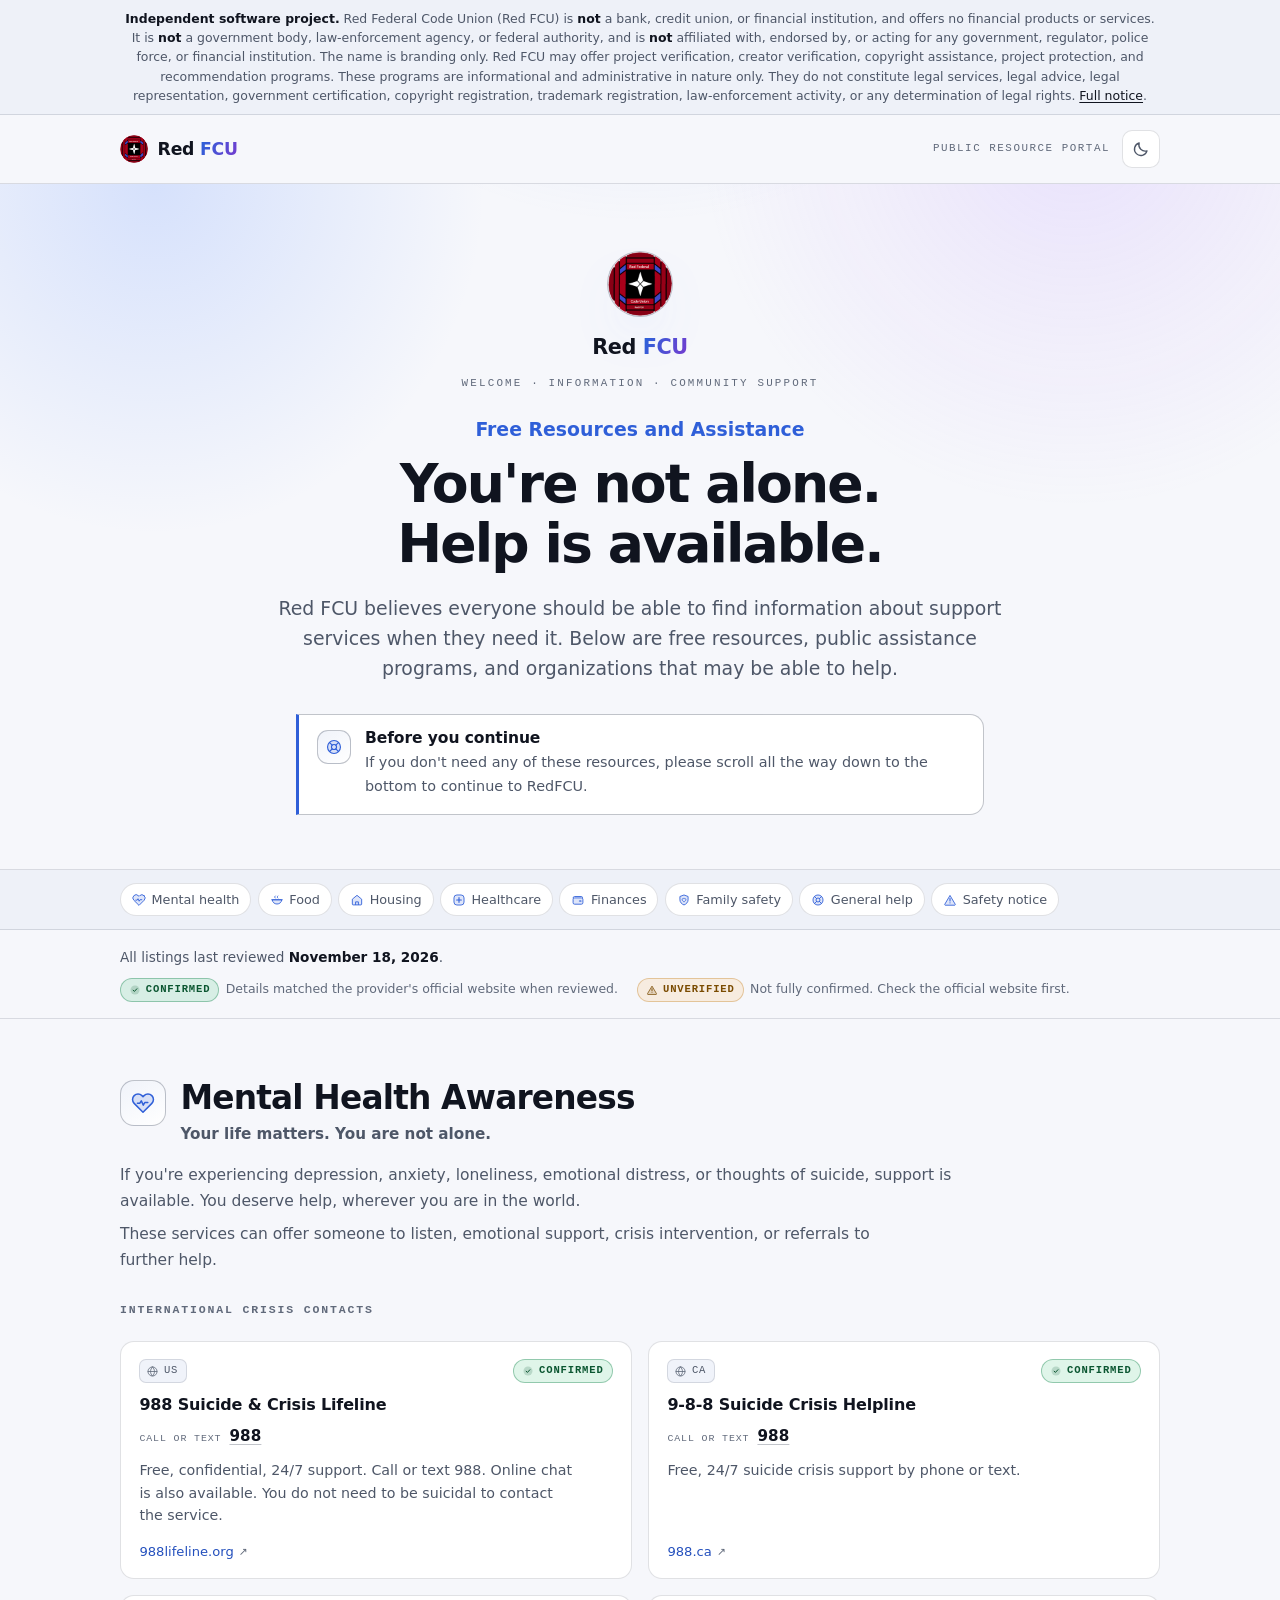
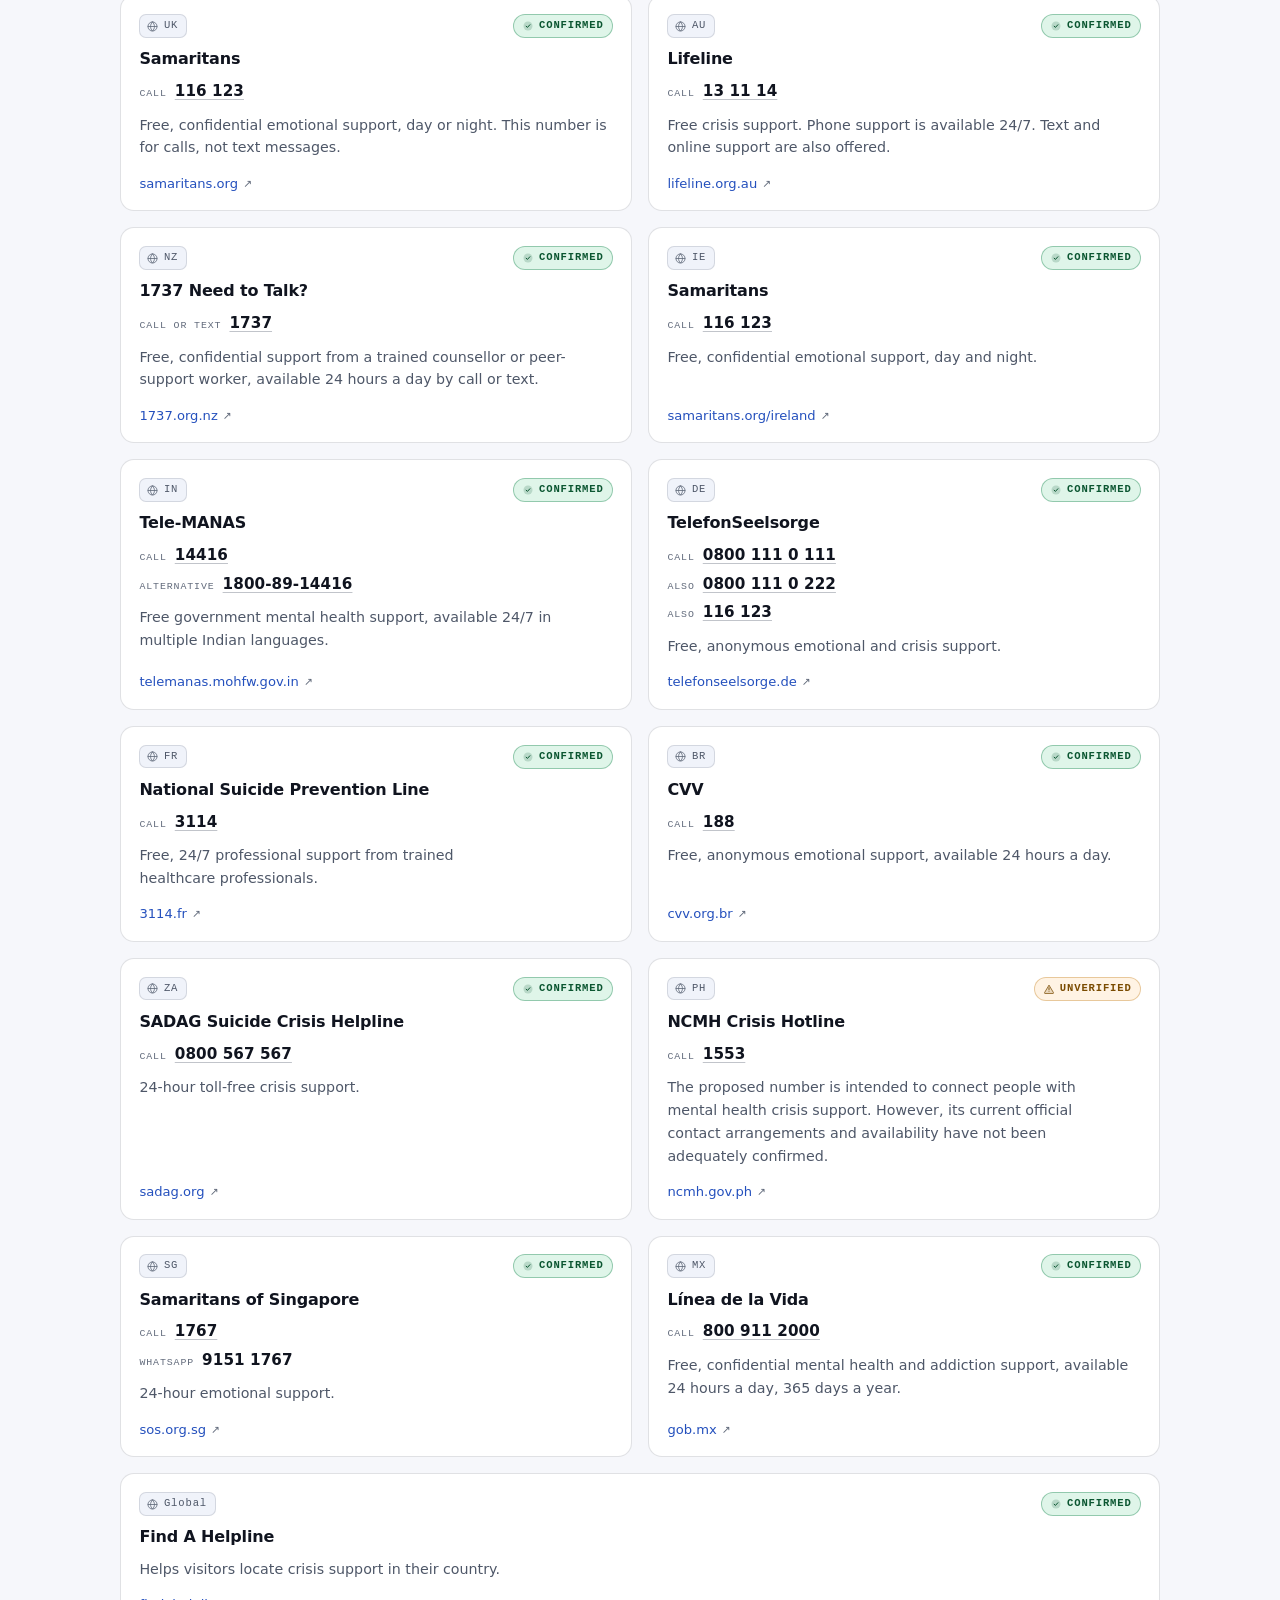
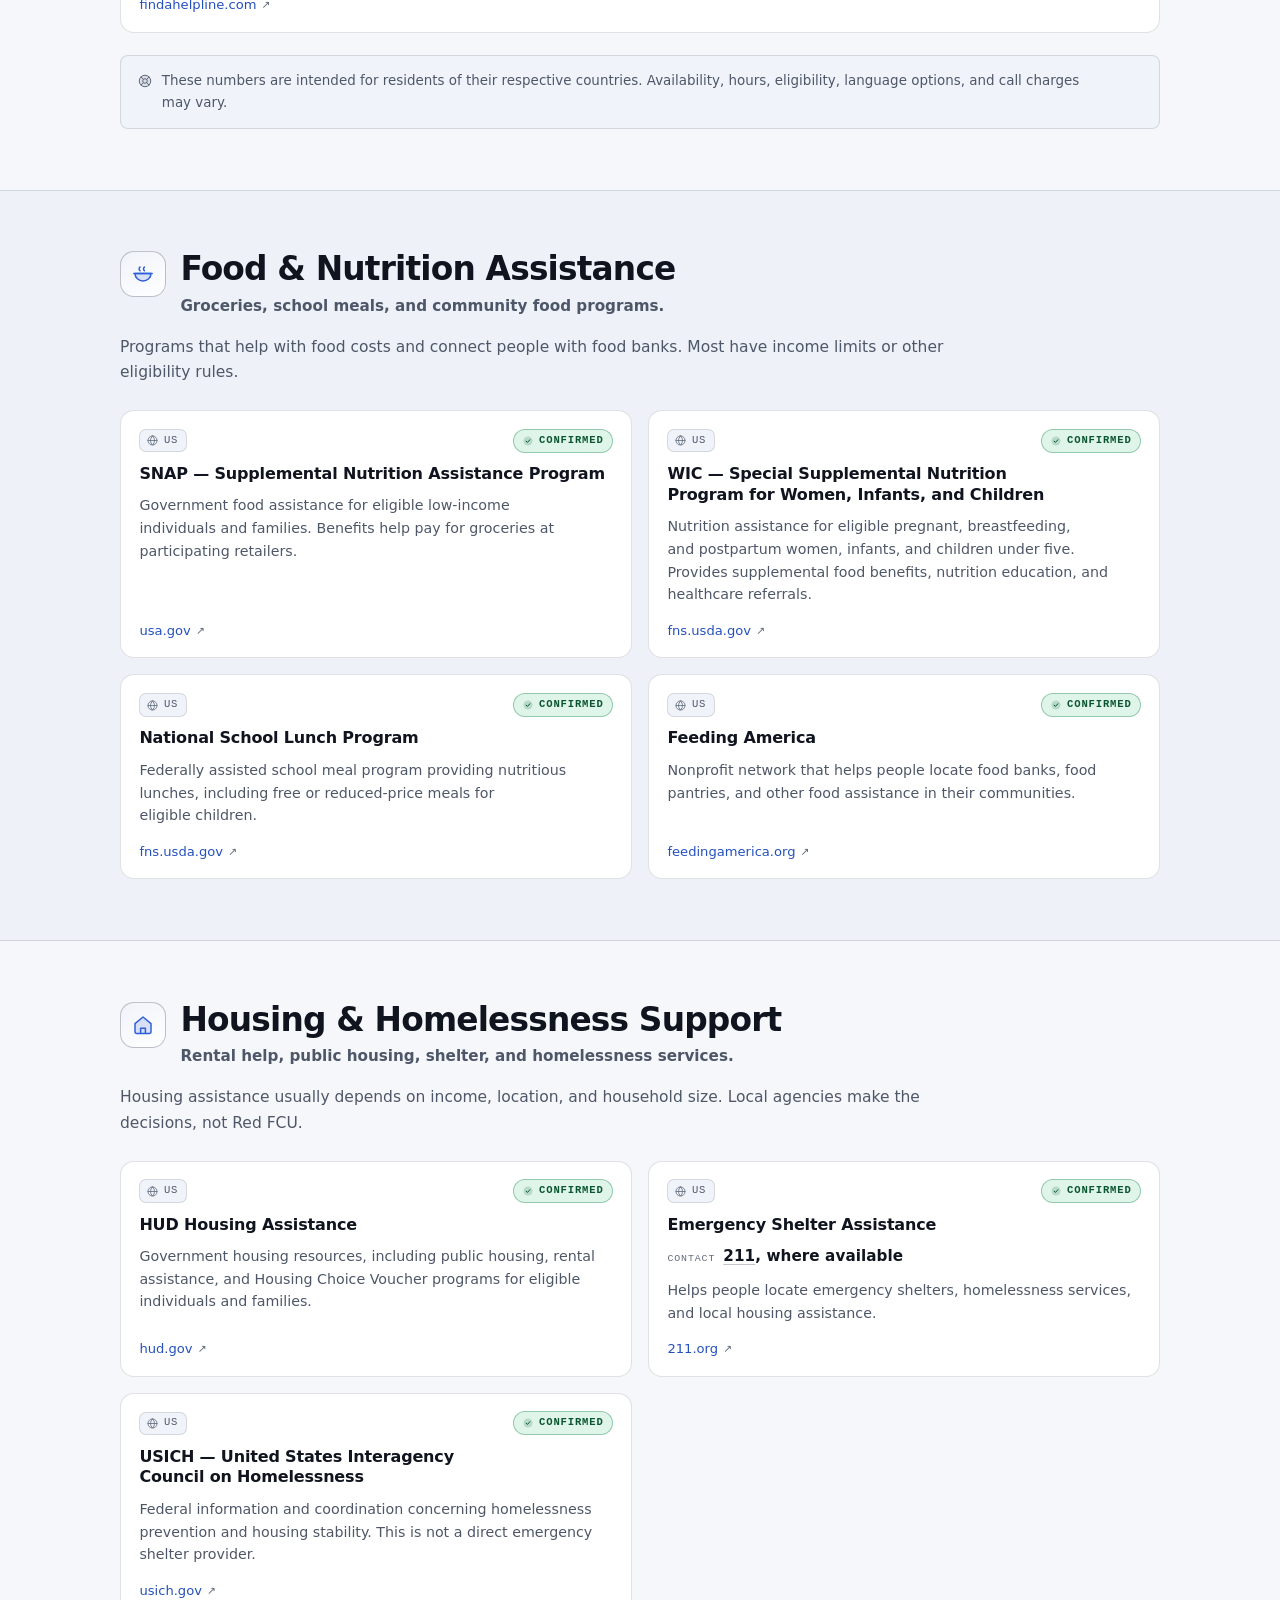
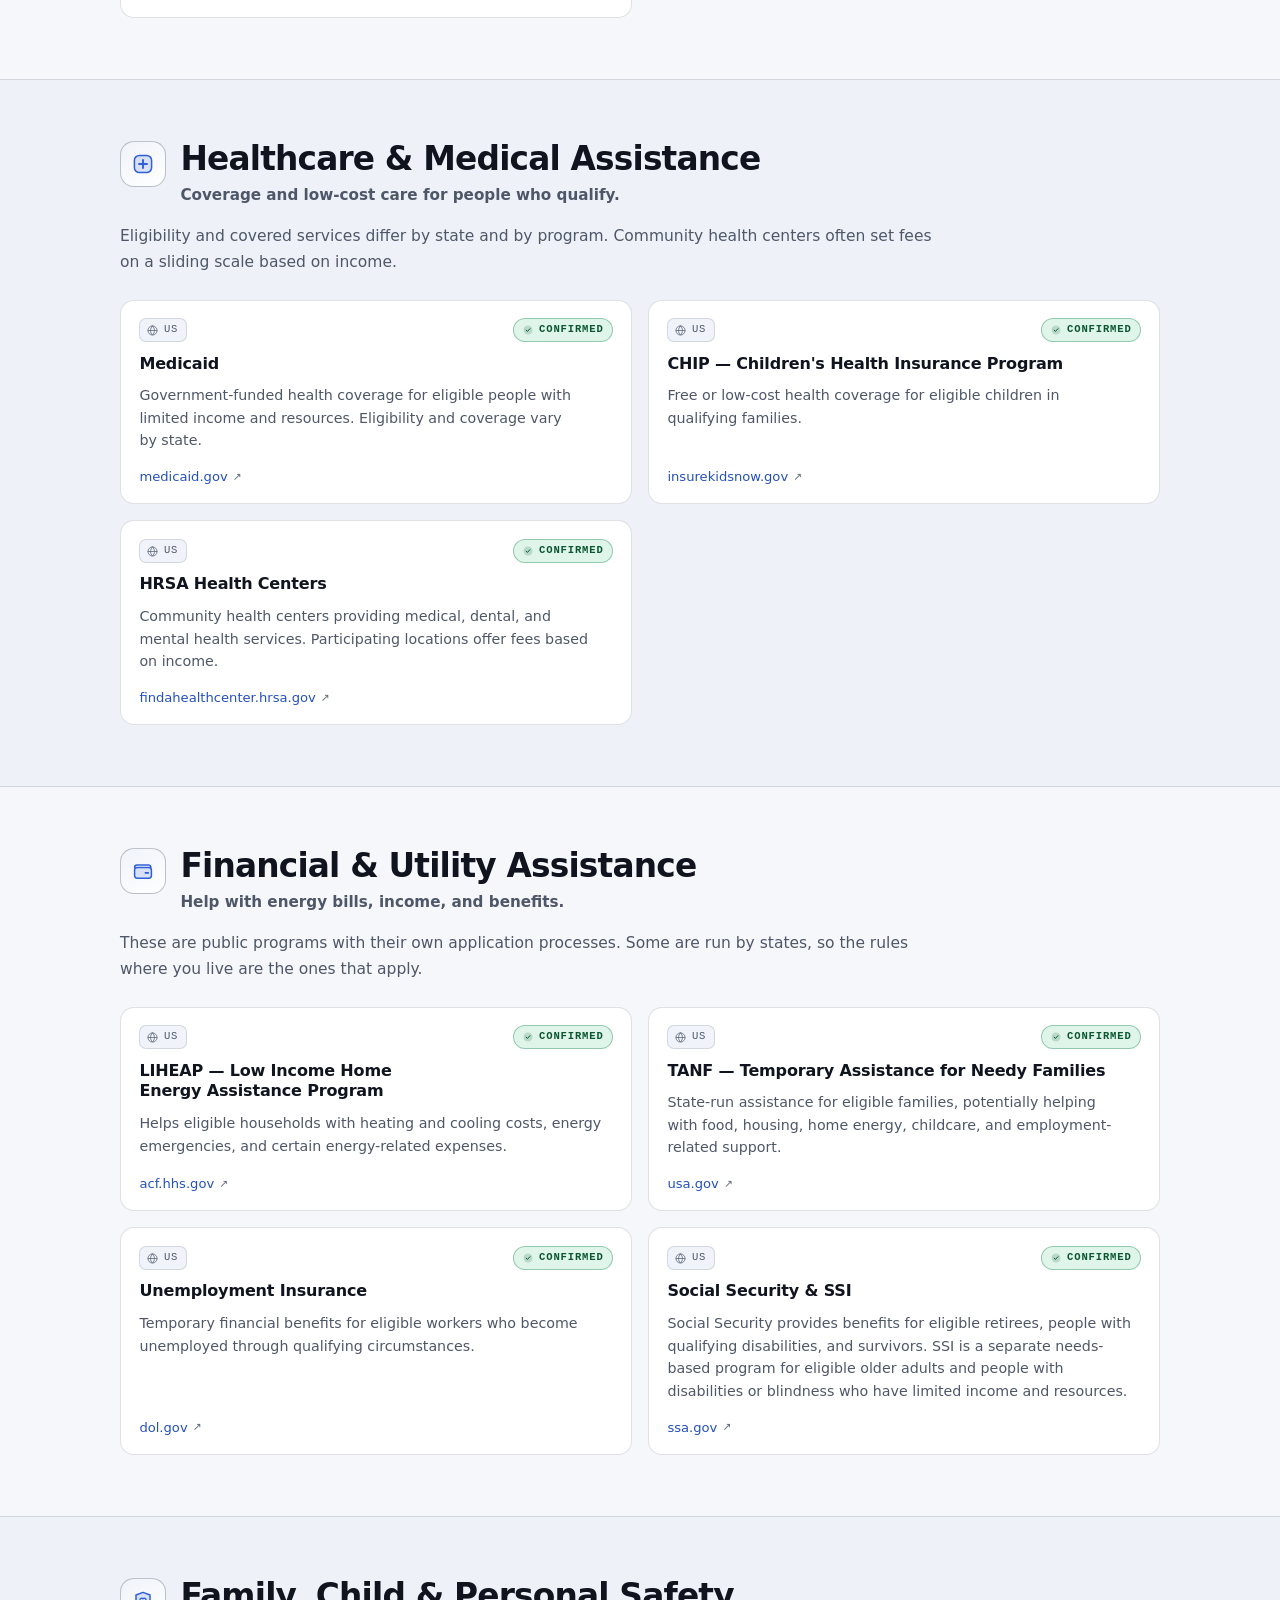
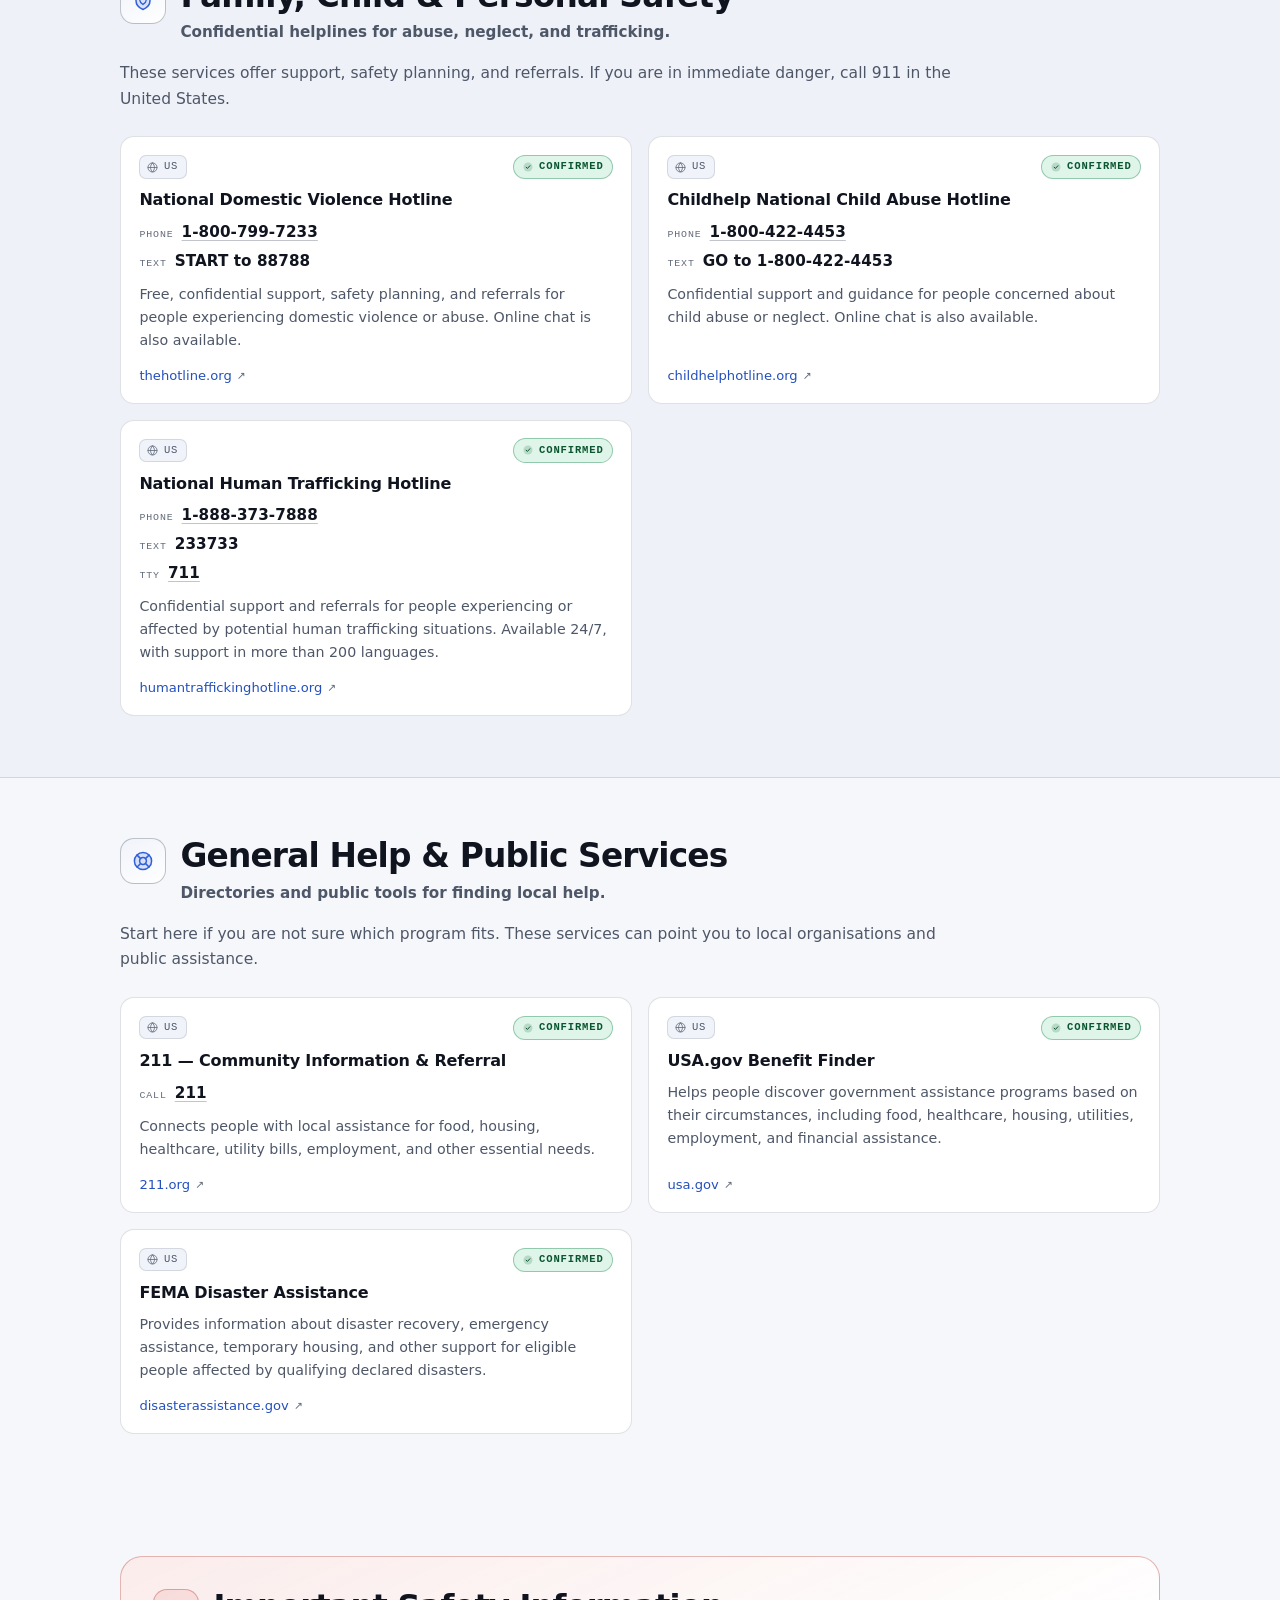
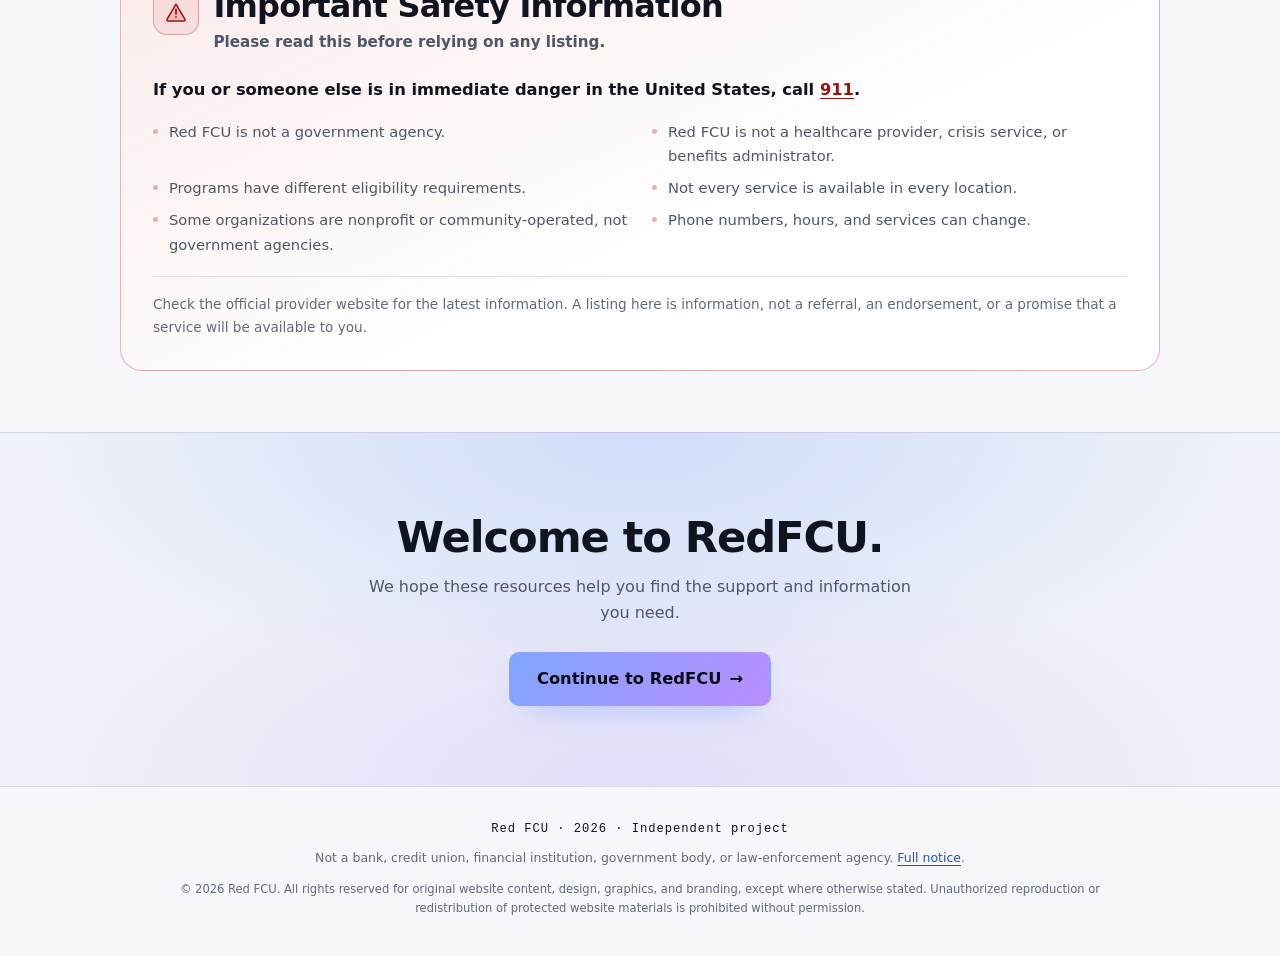
==== commit fc89920a: "Update text references from 'Red FCU' to 'RedFCU'" ====
--- a/index.html
+++ b/index.html
@@ -64,7 +64,7 @@
           </span>
           <div>
             <h2>Before you continue</h2>
-            <p>If you don't need any of these resources, please scroll all the way down to the bottom to continue to Red FCU.</p>
+            <p>If you don't need any of these resources, please scroll all the way down to the bottom to continue to RedFCU.</p>
           </div>
         </div>
       </div>
@@ -669,9 +669,9 @@
 
     <section class="continue-band" aria-labelledby="continue-heading">
       <div class="container">
-        <h2 id="continue-heading">Welcome to Red FCU.</h2>
+        <h2 id="continue-heading">Welcome to RedFCU.</h2>
         <p>We hope these resources help you find the support and information you need.</p>
-        <a class="btn btn-primary continue-btn" href="home.html">Continue to Red FCU <span class="btn-arrow" aria-hidden="true">&rarr;</span></a>
+        <a class="btn btn-primary continue-btn" href="home.html">Continue to RedFCU <span class="btn-arrow" aria-hidden="true">&rarr;</span></a>
       </div>
     </section>
   </main>
--- a/assets/css/styles.css
+++ b/assets/css/styles.css
@@ -154,6 +154,16 @@
   box-sizing: border-box;
 }
 
+/*
+ * The hidden attribute must beat component display rules. Several panels below
+ * set display: flex or display: block, which otherwise overrides the browser's
+ * [hidden] default and leaves empty results, badges, or review panes visible
+ * before they have anything to show.
+ */
+[hidden] {
+  display: none !important;
+}
+
 html {
   -webkit-text-size-adjust: 100%;
   scroll-behavior: smooth;
@@ -775,6 +785,17 @@
   width: 100%;
   height: 100%;
   overflow: visible;
+}
+
+.orbit-logo {
+  position: absolute;
+  top: 50%;
+  left: 50%;
+  width: 36%;
+  height: auto;
+  transform: translate(-50%, -50%);
+  filter: drop-shadow(0 16px 34px rgba(0, 0, 0, 0.4));
+  pointer-events: none;
 }
 
 .orbit-ring {
@@ -2081,7 +2102,7 @@
 }
 
 /* --------------------------------------------------------------------------
-   15. Staff release editor
+   15. Staff panel
    -------------------------------------------------------------------------- */
 
 body.staff-open {
@@ -2376,7 +2397,7 @@
   letter-spacing: 0.02em;
 }
 
-/* Preview state: marks the values the editor is overriding. */
+/* Preview state: marks the values the panel is overriding. */
 .staff-on [data-release] {
   cursor: pointer;
   text-decoration: underline dotted;
@@ -3548,7 +3569,631 @@
 }
 
 /* --------------------------------------------------------------------------
-   19. Motion preferences
+   19. Verified Creator applications and review
+   -------------------------------------------------------------------------- */
+
+.program-status-open {
+  border-color: var(--ok-border);
+  background: var(--ok-bg);
+  color: var(--ok-ink);
+}
+
+.apply-layout {
+  display: grid;
+  grid-template-columns: minmax(0, 1.65fr) minmax(0, 1fr);
+  gap: clamp(1.5rem, 3.5vw, 2.5rem);
+  align-items: start;
+  margin-top: clamp(2rem, 4vw, 2.75rem);
+}
+
+.apply-card {
+  padding: clamp(1.25rem, 3vw, 2rem);
+  border: 1px solid var(--border-strong);
+  border-radius: var(--radius-lg);
+  background: var(--surface);
+  box-shadow: var(--shadow);
+}
+
+.apply-card-head h2 {
+  margin-top: 0.45rem;
+  font-size: clamp(1.4rem, 2.6vw, 1.8rem);
+}
+
+.apply-card-head > p:last-child {
+  margin-top: 0.6rem;
+  color: var(--muted);
+  font-size: 0.92rem;
+}
+
+.apply-form {
+  margin-top: 1.4rem;
+}
+
+.form-set {
+  margin: 0 0 1.5rem;
+  padding: 0;
+  border: 0;
+}
+
+.form-set + .form-set {
+  padding-top: 1.4rem;
+  border-top: 1px solid var(--border);
+}
+
+.form-set + .form-set > legend {
+  margin-left: -0.55rem;
+  padding: 0.22rem 0.55rem 0;
+  background: var(--surface);
+}
+
+.form-set legend {
+  padding: 0;
+  color: var(--text);
+  font-size: 1.02rem;
+  font-weight: 700;
+  letter-spacing: -0.01em;
+}
+
+.form-set[aria-invalid="true"] legend {
+  color: var(--warn-ink);
+}
+
+.form-set:focus-visible {
+  outline: 2px solid var(--focus);
+  outline-offset: 4px;
+  border-radius: 8px;
+}
+
+.form-set-nested {
+  margin: 1rem 0 0;
+  padding-top: 0;
+  border-top: 0;
+}
+
+.form-set-nested legend {
+  font-size: 0.9rem;
+  font-weight: 600;
+}
+
+.form-grid {
+  display: grid;
+  grid-template-columns: repeat(2, minmax(0, 1fr));
+  gap: 0.95rem 1rem;
+  margin-top: 0.9rem;
+}
+
+.form-field {
+  display: flex;
+  flex-direction: column;
+  gap: 0.35rem;
+  margin-top: 0.95rem;
+}
+
+.form-grid .form-field {
+  margin-top: 0;
+}
+
+.form-field label {
+  color: var(--text);
+  font-size: 0.9rem;
+  font-weight: 600;
+  line-height: 1.4;
+}
+
+.form-field input,
+.form-field select,
+.form-field textarea {
+  width: 100%;
+  padding: 0.68rem 0.75rem;
+  border: 1px solid var(--border-strong);
+  border-radius: 10px;
+  background: var(--bg-soft);
+  color: var(--text);
+  font: inherit;
+  font-size: 0.95rem;
+  line-height: 1.45;
+}
+
+.form-field textarea {
+  min-height: 5rem;
+  resize: vertical;
+}
+
+.form-field input::placeholder,
+.form-field textarea::placeholder {
+  color: var(--faint);
+}
+
+.form-field input:focus-visible,
+.form-field select:focus-visible,
+.form-field textarea:focus-visible {
+  outline: 2px solid var(--focus);
+  outline-offset: 1px;
+  border-color: var(--focus);
+}
+
+.form-field [aria-invalid="true"] {
+  border-color: var(--warn-border);
+}
+
+.form-hint {
+  color: var(--faint);
+  font-size: 0.82rem;
+  line-height: 1.5;
+}
+
+.form-count {
+  align-self: flex-end;
+  font-family: var(--font-mono);
+  font-size: 0.72rem;
+}
+
+.form-error {
+  color: var(--warn-ink);
+  font-size: 0.82rem;
+  line-height: 1.45;
+}
+
+.form-error:empty {
+  display: none;
+}
+
+.req-mark {
+  color: var(--warn-ink);
+}
+
+.optional {
+  color: var(--faint);
+  font-family: var(--font-mono);
+  font-size: 0.66rem;
+  font-weight: 500;
+  letter-spacing: 0.06em;
+  text-transform: uppercase;
+}
+
+.form-checks {
+  display: grid;
+  gap: 0.5rem;
+  margin-top: 0.35rem;
+}
+
+.form-checks-grid {
+  grid-template-columns: repeat(2, minmax(0, 1fr));
+}
+
+.form-check {
+  display: flex;
+  align-items: flex-start;
+  gap: 0.55rem;
+  padding: 0.55rem 0.65rem;
+  border: 1px solid var(--border);
+  border-radius: 10px;
+  background: var(--bg-soft);
+  color: var(--muted);
+  font-size: 0.88rem;
+  line-height: 1.45;
+  cursor: pointer;
+}
+
+.form-check:hover {
+  border-color: var(--border-strong);
+}
+
+.form-check input {
+  flex: none;
+  width: 16px;
+  height: 16px;
+  margin: 0.15rem 0 0;
+  accent-color: var(--blue);
+  cursor: pointer;
+}
+
+.form-check input:focus-visible {
+  outline: 2px solid var(--focus);
+  outline-offset: 2px;
+}
+
+.form-actions {
+  display: flex;
+  flex-wrap: wrap;
+  gap: 0.6rem;
+  margin-top: 1.2rem;
+}
+
+.form-errors {
+  margin-top: 1.2rem;
+  padding: 1rem 1.1rem;
+  border: 1px solid var(--warn-border);
+  border-radius: var(--radius);
+  background: var(--warn-bg);
+  color: var(--warn-ink);
+  scroll-margin-top: calc(var(--header-h) + 1rem);
+}
+
+.form-errors:focus {
+  outline: none;
+}
+
+.form-errors h3 {
+  color: var(--warn-ink);
+  font-size: 1rem;
+}
+
+.form-errors p {
+  margin-top: 0.3rem;
+  font-size: 0.86rem;
+}
+
+.form-errors ul {
+  margin-top: 0.5rem;
+  padding-left: 1.15rem;
+}
+
+.form-errors li {
+  margin-top: 0.3rem;
+  font-size: 0.88rem;
+  line-height: 1.45;
+}
+
+.form-errors a {
+  color: var(--warn-ink);
+}
+
+.apply-result {
+  display: flex;
+  align-items: flex-start;
+  gap: 1rem;
+  margin-top: 1.6rem;
+  padding-top: 1.5rem;
+  border-top: 1px solid var(--border);
+  scroll-margin-top: calc(var(--header-h) + 1rem);
+}
+
+.apply-result:focus {
+  outline: none;
+}
+
+.apply-result h2 {
+  margin-top: 0.35rem;
+  font-size: clamp(1.25rem, 2.4vw, 1.55rem);
+}
+
+.apply-result > div > p {
+  margin-top: 0.6rem;
+  color: var(--muted);
+  font-size: 0.92rem;
+}
+
+.apply-result-steps {
+  margin-top: 0.8rem;
+  padding-left: 1.15rem;
+  color: var(--muted);
+  font-size: 0.9rem;
+}
+
+.apply-result-steps li + li {
+  margin-top: 0.35rem;
+}
+
+.apply-aside {
+  position: sticky;
+  top: calc(var(--header-h) + 1rem);
+  display: grid;
+  gap: 1rem;
+}
+
+.apply-aside-card {
+  padding: 1.1rem 1.2rem;
+  border: 1px solid var(--border);
+  border-radius: var(--radius);
+  background: var(--bg-soft);
+}
+
+.apply-aside-card .kicker {
+  color: var(--blue);
+}
+
+.apply-aside .fact-list {
+  margin-top: 0.5rem;
+}
+
+.apply-aside .fact {
+  grid-template-columns: minmax(0, 1fr);
+  gap: 0.2rem;
+  padding: 0.7rem 0;
+}
+
+.apply-aside .fact:last-child {
+  padding-bottom: 0;
+  border-bottom: 0;
+}
+
+.apply-aside .fact dt {
+  font-size: 0.64rem;
+}
+
+.apply-aside .fact dd {
+  font-size: 0.86rem;
+}
+
+.apply-aside-note {
+  margin-top: 0.6rem;
+  color: var(--muted);
+  font-size: 0.84rem;
+  line-height: 1.55;
+}
+
+.apply-review-list {
+  display: grid;
+  gap: 0.55rem;
+  margin-top: 0.7rem;
+  list-style: none;
+}
+
+.apply-review-list li {
+  display: flex;
+  align-items: flex-start;
+  gap: 0.5rem;
+  color: var(--muted);
+  font-size: 0.86rem;
+  line-height: 1.5;
+}
+
+.apply-review-list .icon {
+  flex: none;
+  width: 15px;
+  height: 15px;
+  margin-top: 0.2rem;
+  color: var(--ok-ink);
+}
+
+/* Staff review panel */
+
+.staff-field textarea {
+  width: 100%;
+  padding: 0.62rem 0.7rem;
+  border: 1px solid var(--border-strong);
+  border-radius: 10px;
+  background: var(--bg-soft);
+  color: var(--text);
+  font: inherit;
+  font-size: 0.94rem;
+  line-height: 1.5;
+  resize: vertical;
+}
+
+.staff-field textarea:focus-visible {
+  outline: 2px solid var(--focus);
+  outline-offset: 1px;
+  border-color: var(--focus);
+}
+
+.staff-review {
+  margin-top: 1rem;
+  padding-top: 1rem;
+  border-top: 1px dashed var(--border);
+  scroll-margin-top: 0.5rem;
+}
+
+.staff-review:focus,
+.staff-decision:focus {
+  outline: none;
+}
+
+.review-top {
+  display: flex;
+  align-items: flex-start;
+  justify-content: space-between;
+  gap: 1rem;
+}
+
+.review-name {
+  margin-top: 0.2rem;
+  font-size: 1.15rem;
+}
+
+.review-sub {
+  margin-top: 0.2rem;
+  color: var(--muted);
+  font-size: 0.86rem;
+}
+
+.review-top .program-status {
+  flex: none;
+}
+
+.review-facts {
+  display: grid;
+  grid-template-columns: repeat(2, minmax(0, 1fr));
+  gap: 0.7rem 0.9rem;
+  margin: 0.9rem 0 0;
+}
+
+.review-facts > div {
+  padding: 0.65rem 0.75rem;
+  border: 1px solid var(--border);
+  border-radius: 10px;
+  background: var(--bg-soft);
+}
+
+.review-facts dt {
+  color: var(--faint);
+  font-family: var(--font-mono);
+  font-size: 0.62rem;
+  letter-spacing: 0.08em;
+  text-transform: uppercase;
+}
+
+.review-facts dd {
+  margin: 0.28rem 0 0;
+  color: var(--text);
+  font-size: 0.84rem;
+  line-height: 1.5;
+  overflow-wrap: anywhere;
+}
+
+.review-evidence {
+  margin-top: 0.35rem;
+  padding: 0.7rem 0.8rem;
+  border: 1px solid var(--border);
+  border-radius: 10px;
+  background: var(--code-bg);
+  color: var(--code-text);
+  font-size: 0.84rem;
+  line-height: 1.55;
+  white-space: pre-wrap;
+  overflow-wrap: anywhere;
+}
+
+.staff-message {
+  white-space: pre-wrap;
+  overflow-wrap: anywhere;
+}
+
+.review-confirm {
+  display: grid;
+  gap: 0.35rem;
+  margin-top: 0.35rem;
+  list-style: none;
+}
+
+.review-confirm li {
+  display: flex;
+  gap: 0.5rem;
+  color: var(--muted);
+  font-size: 0.84rem;
+  line-height: 1.5;
+}
+
+.review-confirm-mark {
+  color: var(--ok-ink);
+  font-weight: 700;
+}
+
+.review-checks {
+  display: grid;
+  gap: 0.45rem;
+  margin-top: 1rem;
+  padding: 0.85rem 0.95rem;
+  border: 1px solid var(--border);
+  border-radius: 12px;
+  background: var(--bg-soft);
+}
+
+.review-checks legend {
+  padding: 0 0.35rem;
+  color: var(--text);
+  font-size: 0.86rem;
+  font-weight: 700;
+}
+
+.review-checks > p {
+  color: var(--faint);
+  font-size: 0.82rem;
+  line-height: 1.5;
+}
+
+.review-checks label {
+  display: flex;
+  align-items: flex-start;
+  gap: 0.5rem;
+  color: var(--muted);
+  font-size: 0.84rem;
+  line-height: 1.45;
+  cursor: pointer;
+}
+
+.review-checks input {
+  flex: none;
+  width: 16px;
+  height: 16px;
+  margin: 0.15rem 0 0;
+  accent-color: var(--blue);
+  cursor: pointer;
+}
+
+.review-checks input:focus-visible {
+  outline: 2px solid var(--focus);
+  outline-offset: 2px;
+}
+
+.staff-decision {
+  margin-top: 1rem;
+  padding-top: 1rem;
+  border-top: 1px dashed var(--border);
+}
+
+.review-badge {
+  display: block;
+  width: 220px;
+  max-width: 100%;
+  height: auto;
+  margin-top: 0.6rem;
+  border: 1px solid var(--border);
+  border-radius: 50%;
+}
+
+.review-badge-link {
+  display: inline-block;
+  max-width: 100%;
+  line-height: 0;
+  border-radius: 50%;
+  cursor: pointer;
+}
+
+.review-badge-link:hover .review-badge {
+  border-color: var(--border-strong);
+}
+
+.btn:disabled {
+  opacity: 0.45;
+  cursor: not-allowed;
+}
+
+.btn:disabled:hover {
+  transform: none;
+  box-shadow: none;
+}
+
+.btn-danger {
+  background: var(--warn-bg);
+  color: var(--warn-ink);
+  border-color: var(--warn-border);
+}
+
+.btn-danger:hover {
+  color: var(--warn-ink);
+  border-color: var(--warn-ink);
+  background: var(--warn-bg);
+  transform: translateY(-1px);
+}
+
+@media (max-width: 980px) {
+  .apply-layout {
+    grid-template-columns: minmax(0, 1fr);
+  }
+
+  .apply-aside {
+    position: static;
+    grid-template-columns: repeat(2, minmax(0, 1fr));
+  }
+}
+
+@media (max-width: 620px) {
+  .form-grid,
+  .form-checks-grid,
+  .review-facts,
+  .apply-aside {
+    grid-template-columns: minmax(0, 1fr);
+  }
+
+  .apply-result {
+    flex-direction: column;
+  }
+}
+
+/* --------------------------------------------------------------------------
+   20. Motion preferences
    -------------------------------------------------------------------------- */
 
 @media (prefers-reduced-motion: reduce) {
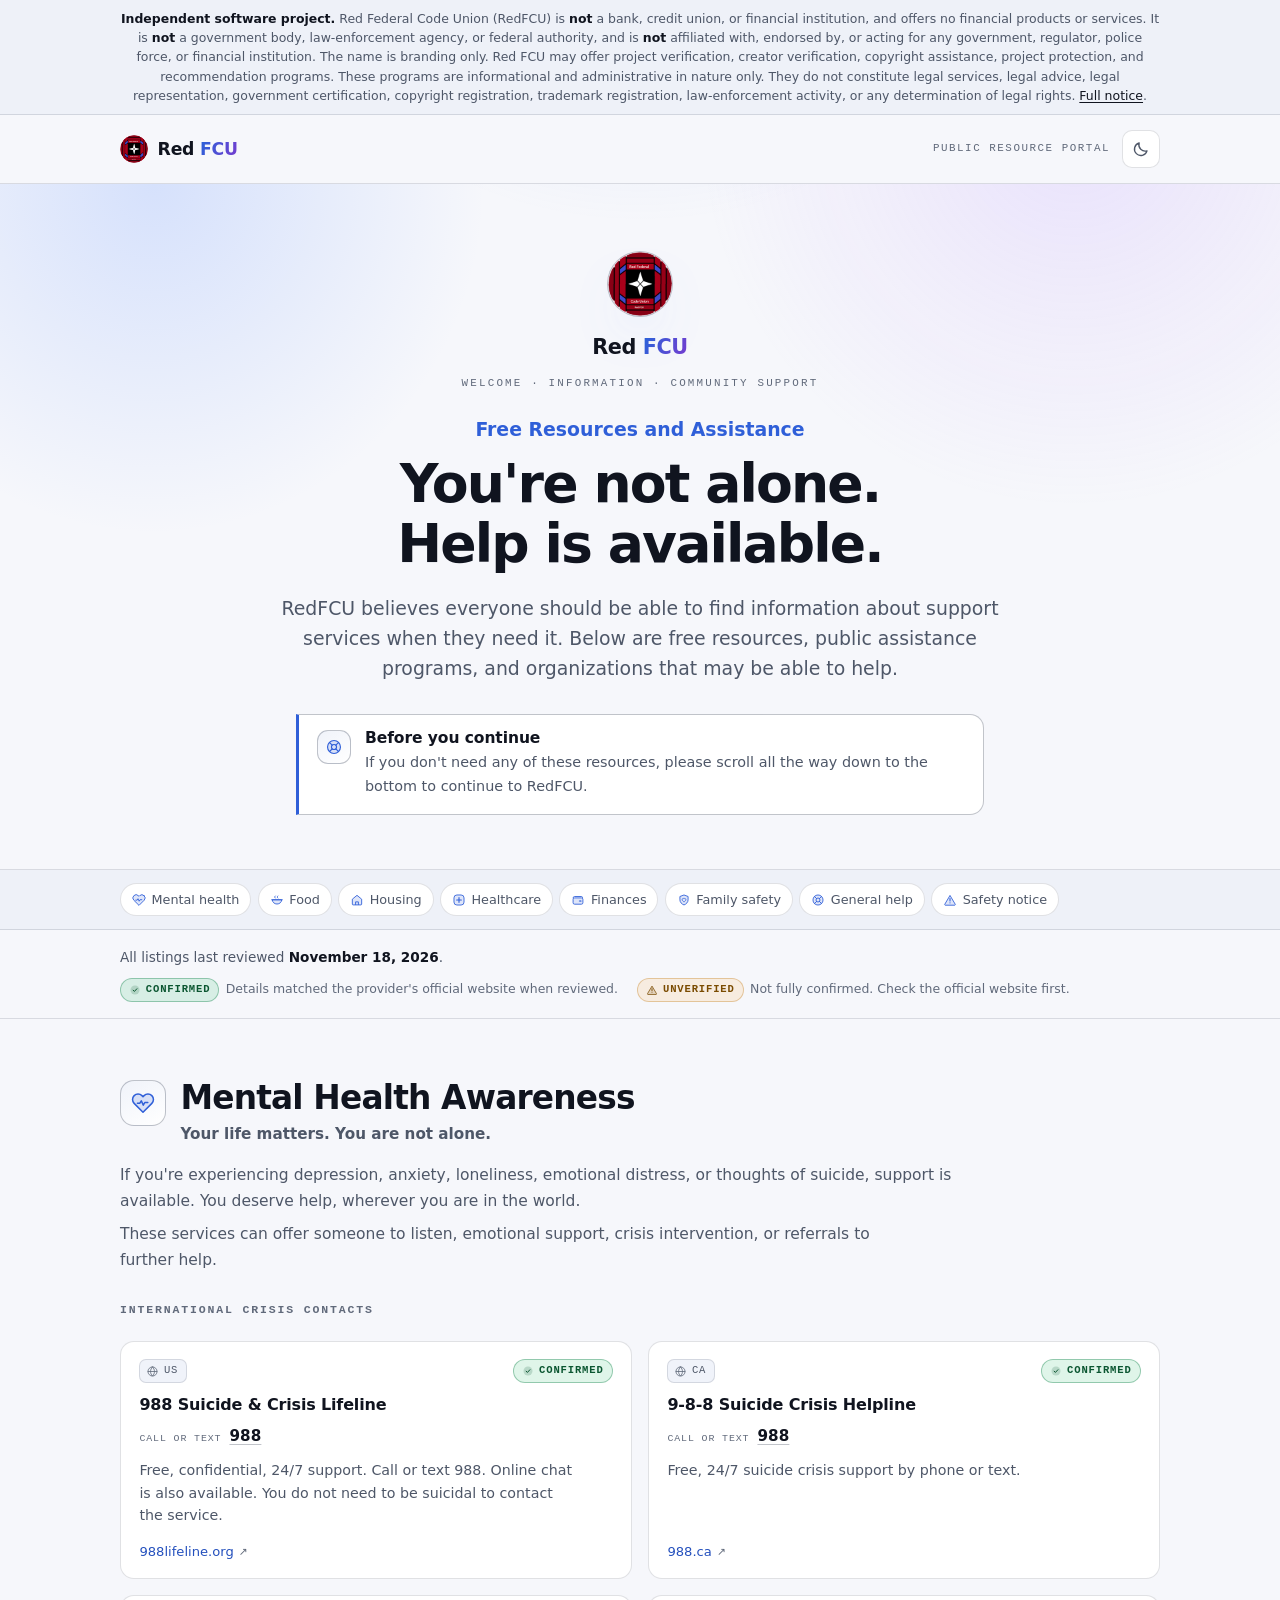
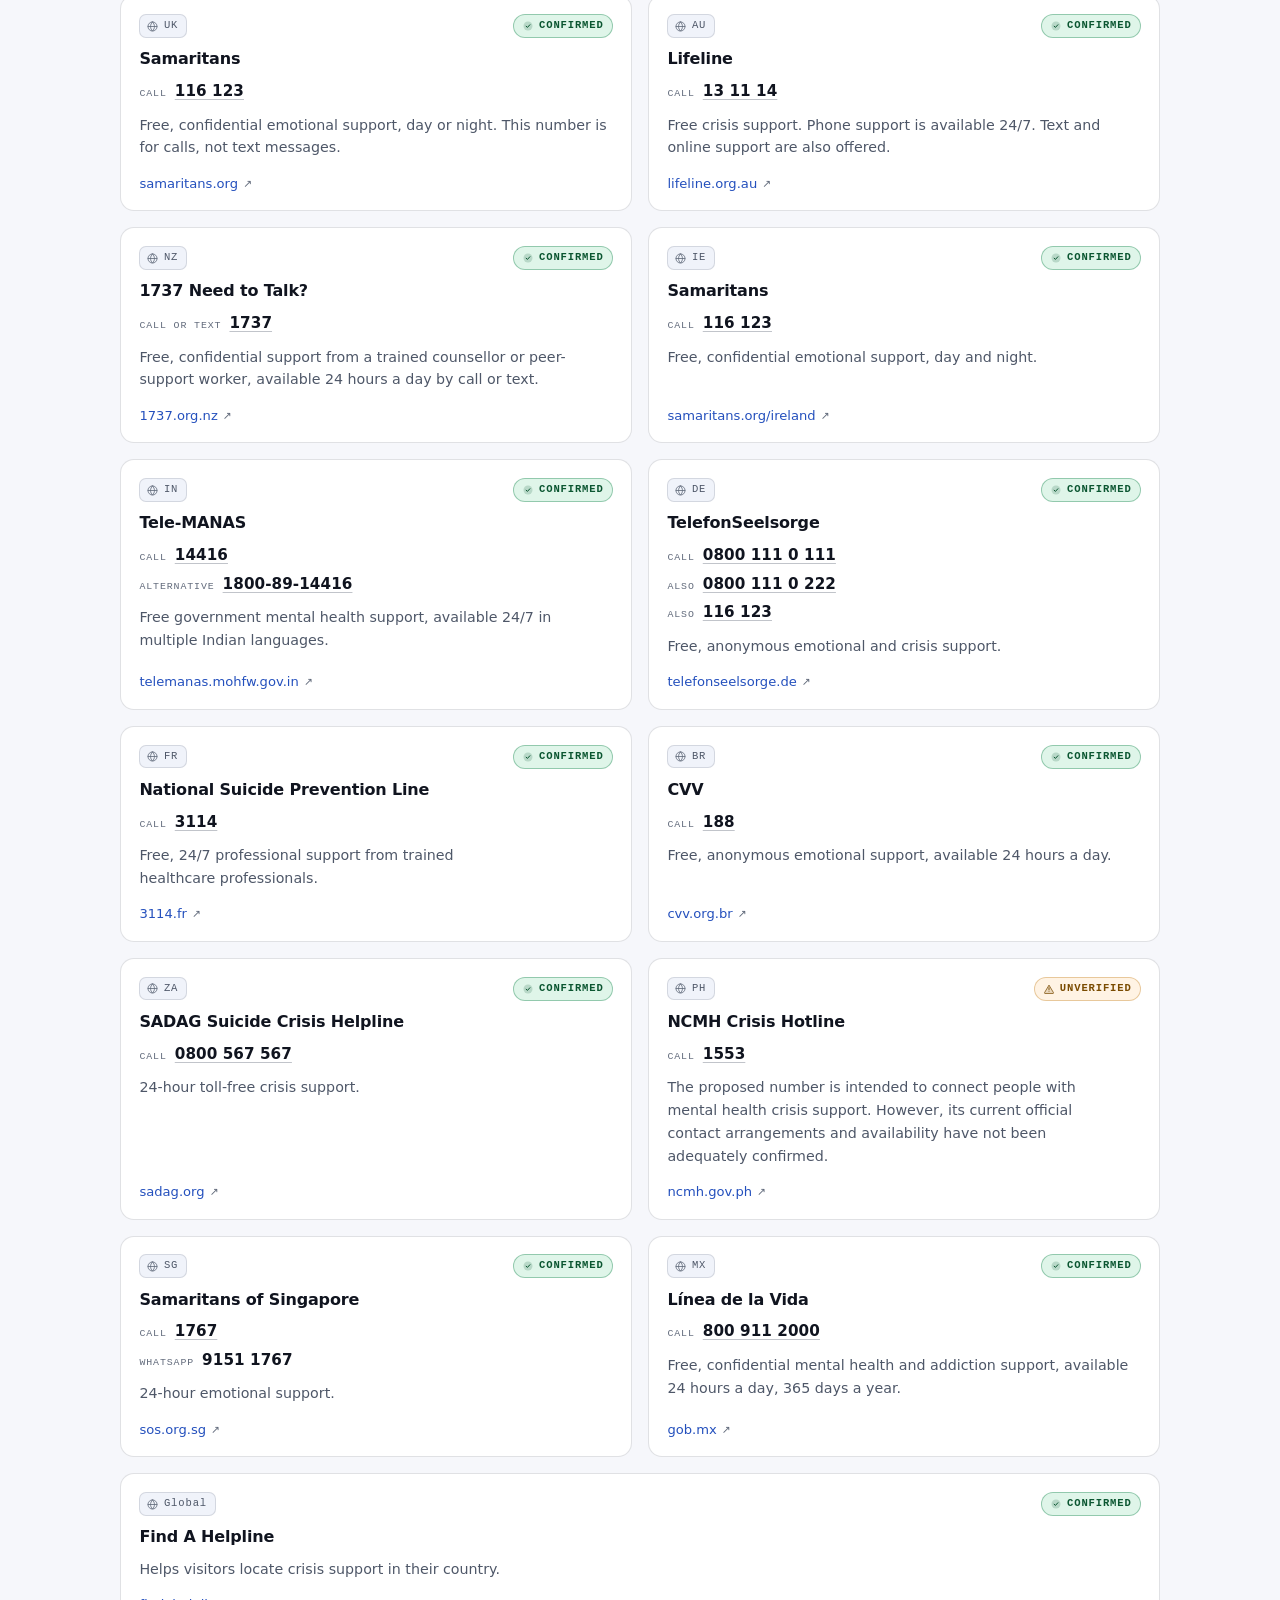
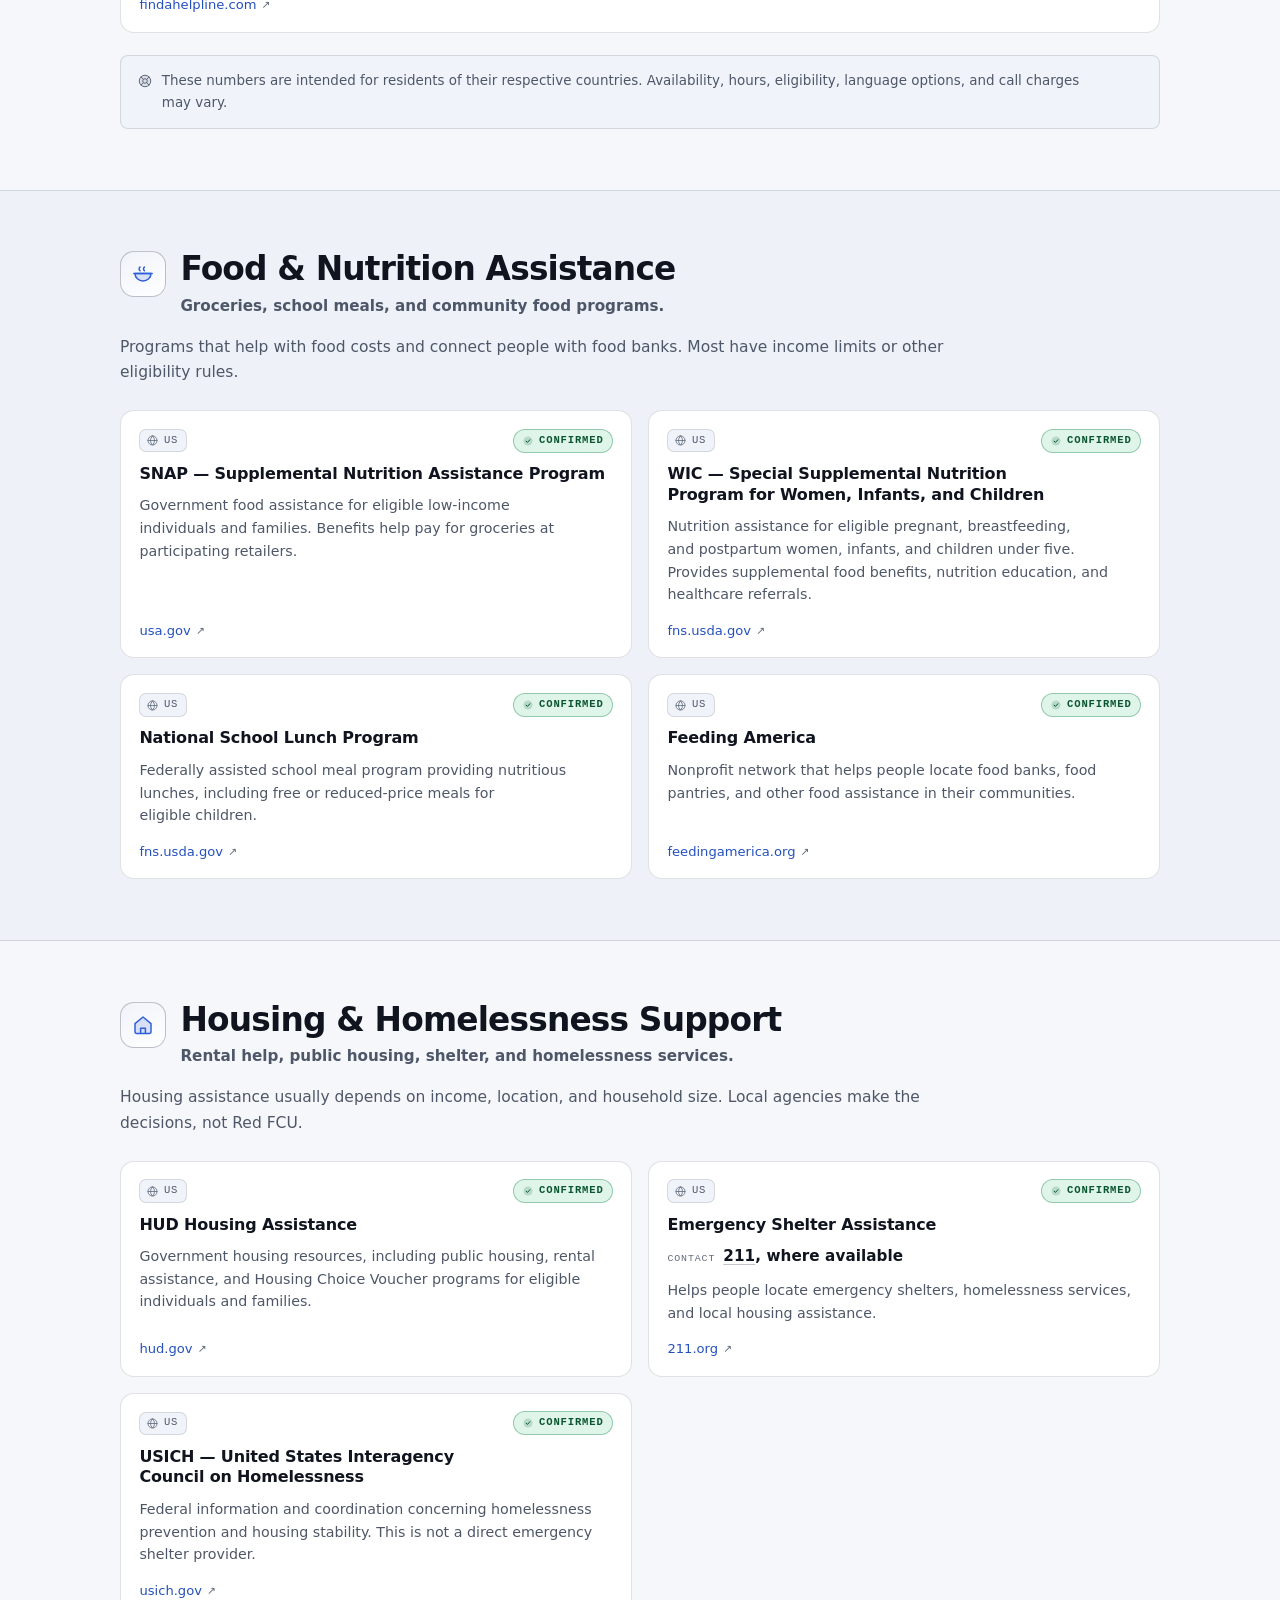
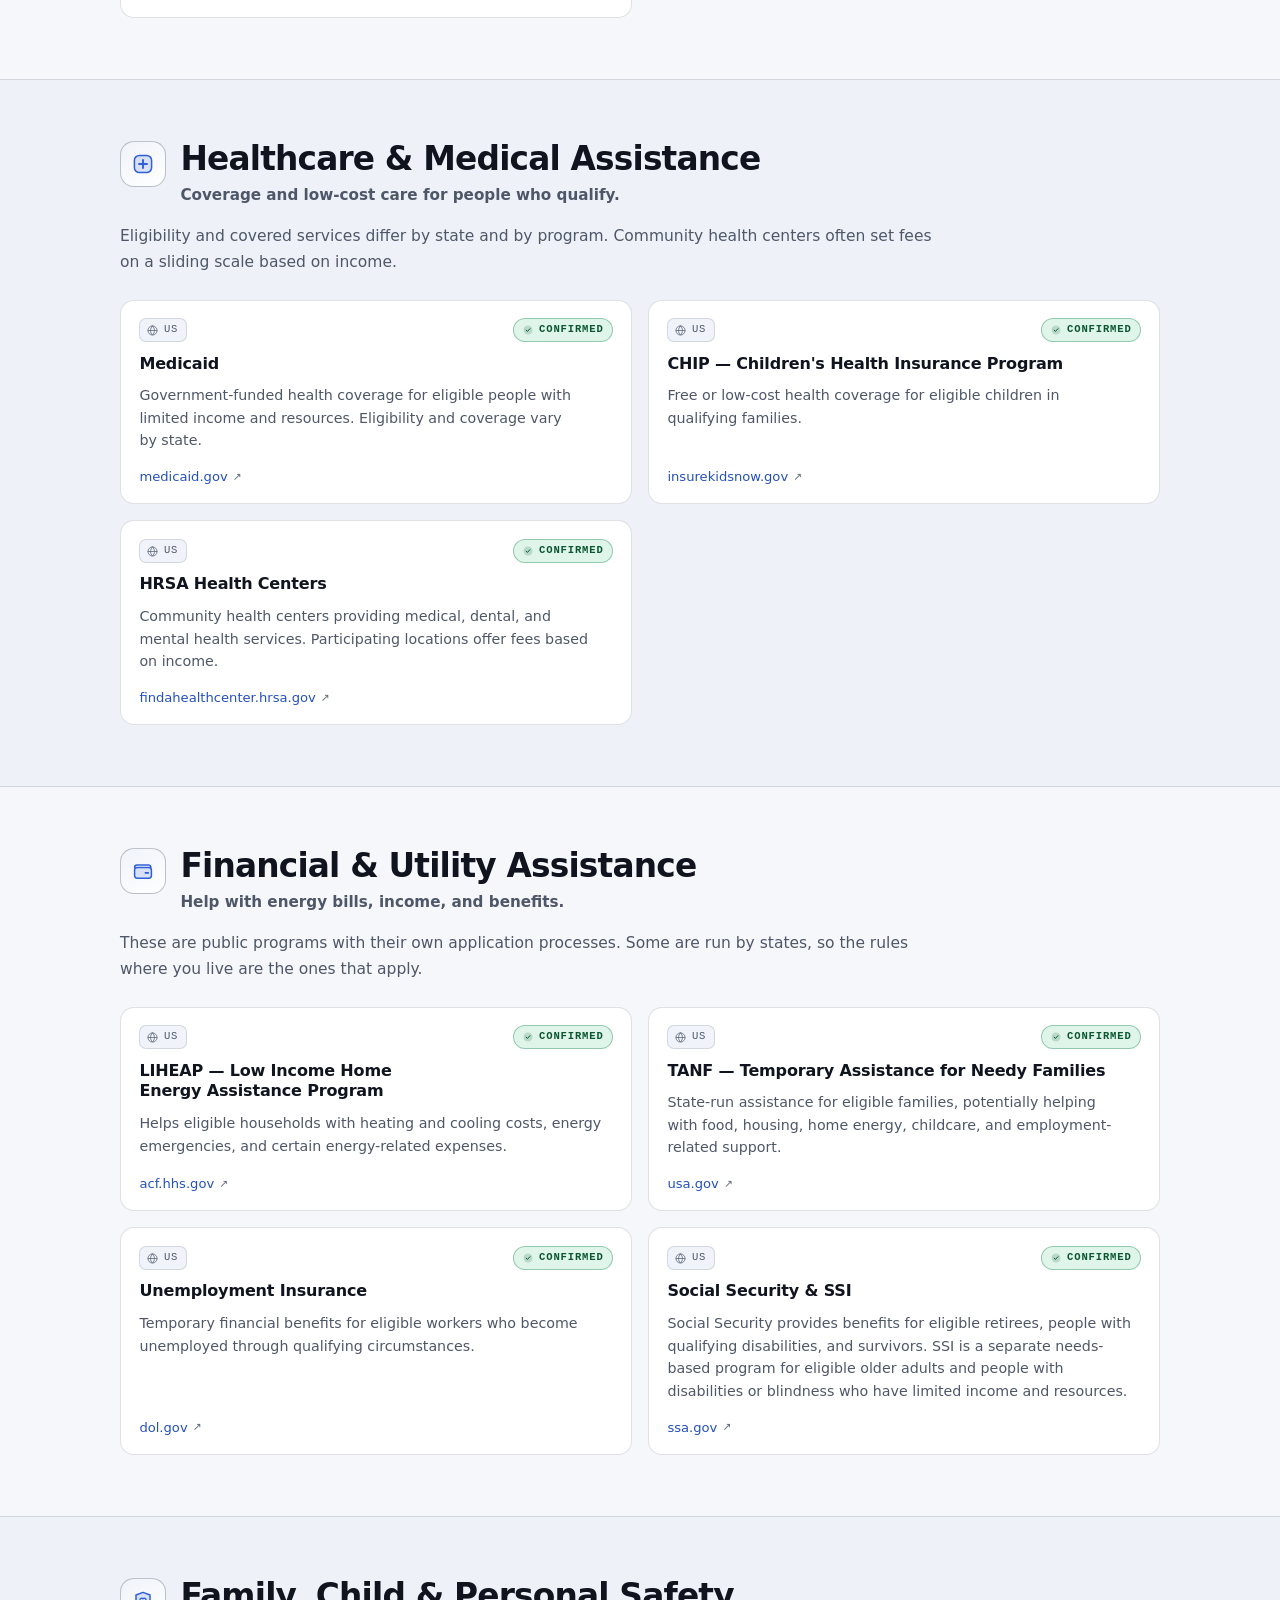
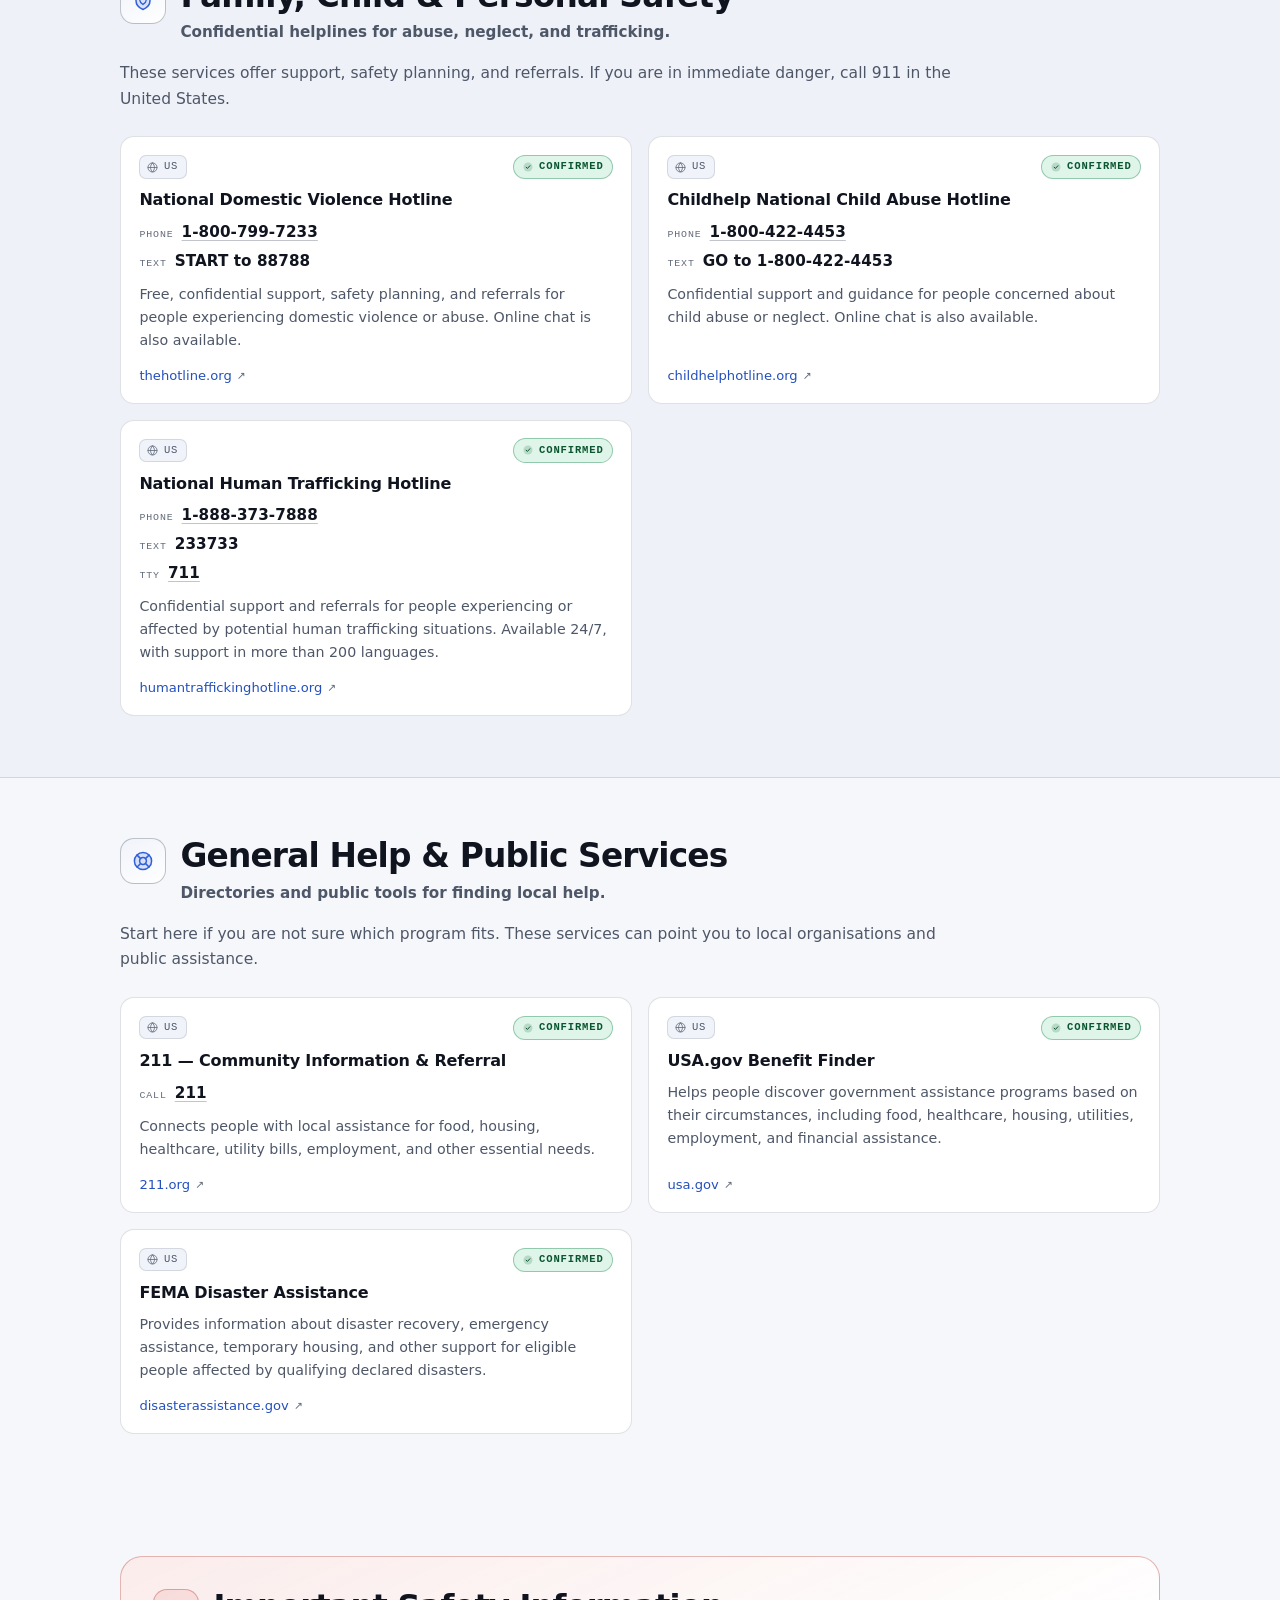
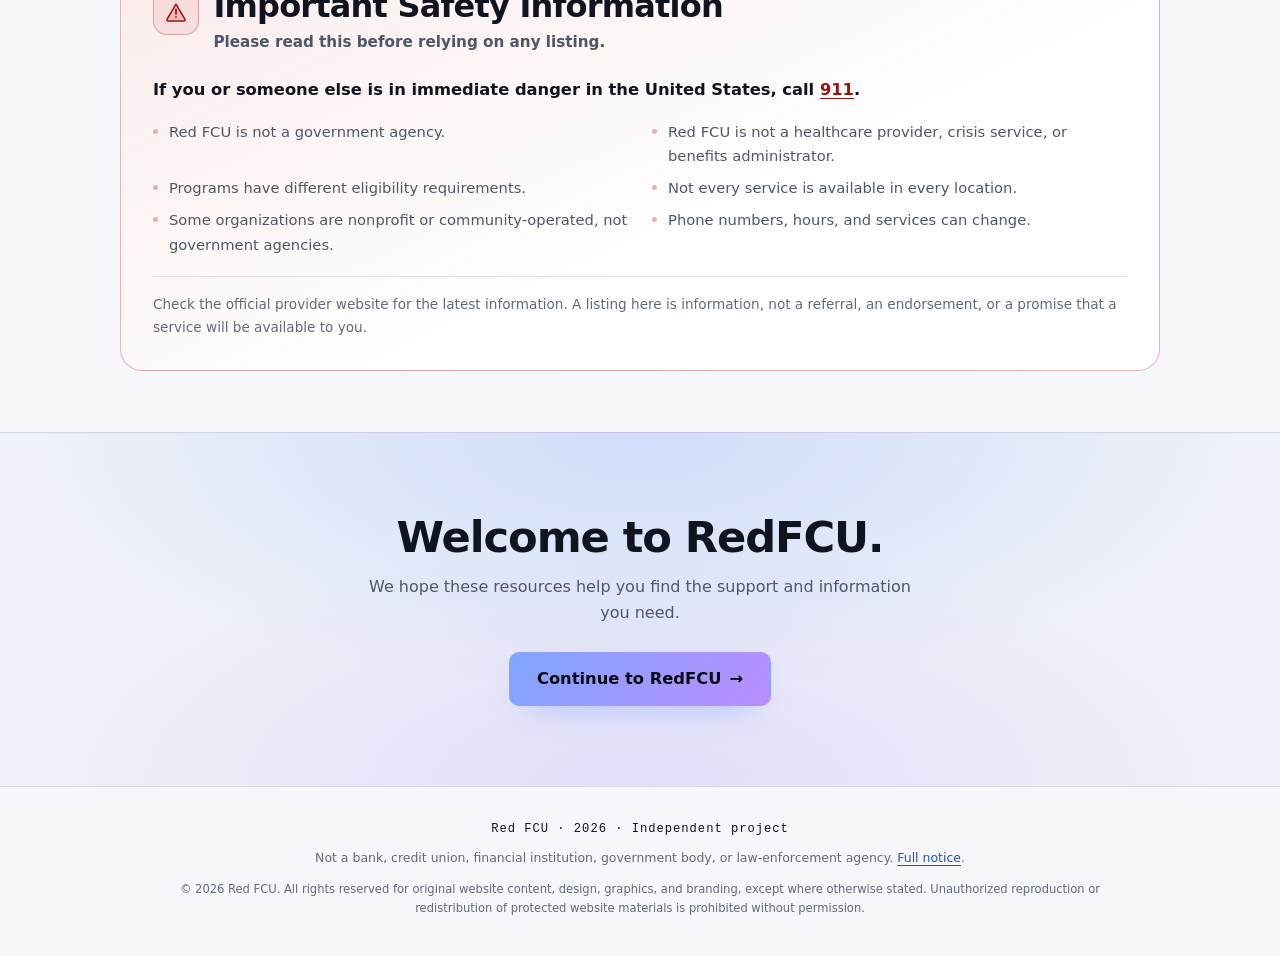
==== commit 5eac42ce: "Update branding from 'Red FCU' to 'RedFCU'" ====
--- a/index.html
+++ b/index.html
@@ -3,13 +3,13 @@
 <head>
   <meta charset="utf-8">
   <meta name="viewport" content="width=device-width, initial-scale=1">
-  <title>Welcome — Red FCU public resources and assistance</title>
+  <title>Welcome RedFCU public resources and assistance</title>
   <meta name="description" content="Free public resources and assistance information: mental health crisis contacts, food and nutrition programs, housing support, healthcare, financial help, family safety, and general public services.">
   <meta name="theme-color" content="#080a10" media="(prefers-color-scheme: dark)">
   <meta name="theme-color" content="#f6f7fb" media="(prefers-color-scheme: light)">
   <meta property="og:type" content="website">
-  <meta property="og:site_name" content="Red FCU">
-  <meta property="og:title" content="Welcome — Red FCU public resources and assistance">
+  <meta property="og:site_name" content="RedFCU">
+  <meta property="og:title" content="Welcome — RedFCU public resources and assistance">
   <meta property="og:description" content="You're not alone. Help is available. Free resources, public assistance programs, and organizations that may be able to help.">
   <link rel="icon" href="assets/img/favicon-32.png" sizes="32x32" type="image/png">
   <link rel="icon" href="assets/img/red-fcu-logo-192.png" sizes="192x192" type="image/png">
@@ -23,12 +23,12 @@
   <a class="skip-link" href="#main">Skip to content</a>
 
   <aside class="site-banner" aria-label="Important notice">
-    <p class="container"><strong>Independent software project.</strong> Red Federal Code Union (Red FCU) is <strong>not</strong> a bank, credit union, or financial institution, and offers no financial products or services. It is <strong>not</strong> a government body, law-enforcement agency, or federal authority, and is <strong>not</strong> affiliated with, endorsed by, or acting for any government, regulator, police force, or financial institution. The name is branding only. Red FCU may offer project verification, creator verification, copyright assistance, project protection, and recommendation programs. These programs are informational and administrative in nature only. They do not constitute legal services, legal advice, legal representation, government certification, copyright registration, trademark registration, law-enforcement activity, or any determination of legal rights. <a href="about.html#name">Full notice</a>.</p>
+    <p class="container"><strong>Independent software project.</strong> Red Federal Code Union (RedFCU) is <strong>not</strong> a bank, credit union, or financial institution, and offers no financial products or services. It is <strong>not</strong> a government body, law-enforcement agency, or federal authority, and is <strong>not</strong> affiliated with, endorsed by, or acting for any government, regulator, police force, or financial institution. The name is branding only. Red FCU may offer project verification, creator verification, copyright assistance, project protection, and recommendation programs. These programs are informational and administrative in nature only. They do not constitute legal services, legal advice, legal representation, government certification, copyright registration, trademark registration, law-enforcement activity, or any determination of legal rights. <a href="about.html#name">Full notice</a>.</p>
   </aside>
 
   <header class="site-header">
     <div class="container header-inner welcome-header-inner">
-      <a class="brand" href="index.html" aria-label="Red FCU welcome page">
+      <a class="brand" href="index.html" aria-label="RedFCU welcome page">
         <img src="assets/img/red-fcu-logo-96.png" alt="" width="28" height="28">
         <span class="brand-name">Red <span class="brand-accent">FCU</span></span>
       </a>
@@ -56,7 +56,7 @@
         <p class="welcome-eyebrow">Welcome &middot; Information &middot; Community support</p>
         <p class="welcome-tagline">Free Resources and Assistance</p>
         <h1>You're not alone. Help is available.</h1>
-        <p class="lede">Red FCU believes everyone should be able to find information about support services when they need it. Below are free resources, public assistance programs, and organizations that may be able to help.</p>
+        <p class="lede">RedFCU believes everyone should be able to find information about support services when they need it. Below are free resources, public assistance programs, and organizations that may be able to help.</p>
 
         <div class="welcome-callout">
           <span class="icon-tile icon-tile-sm" aria-hidden="true">
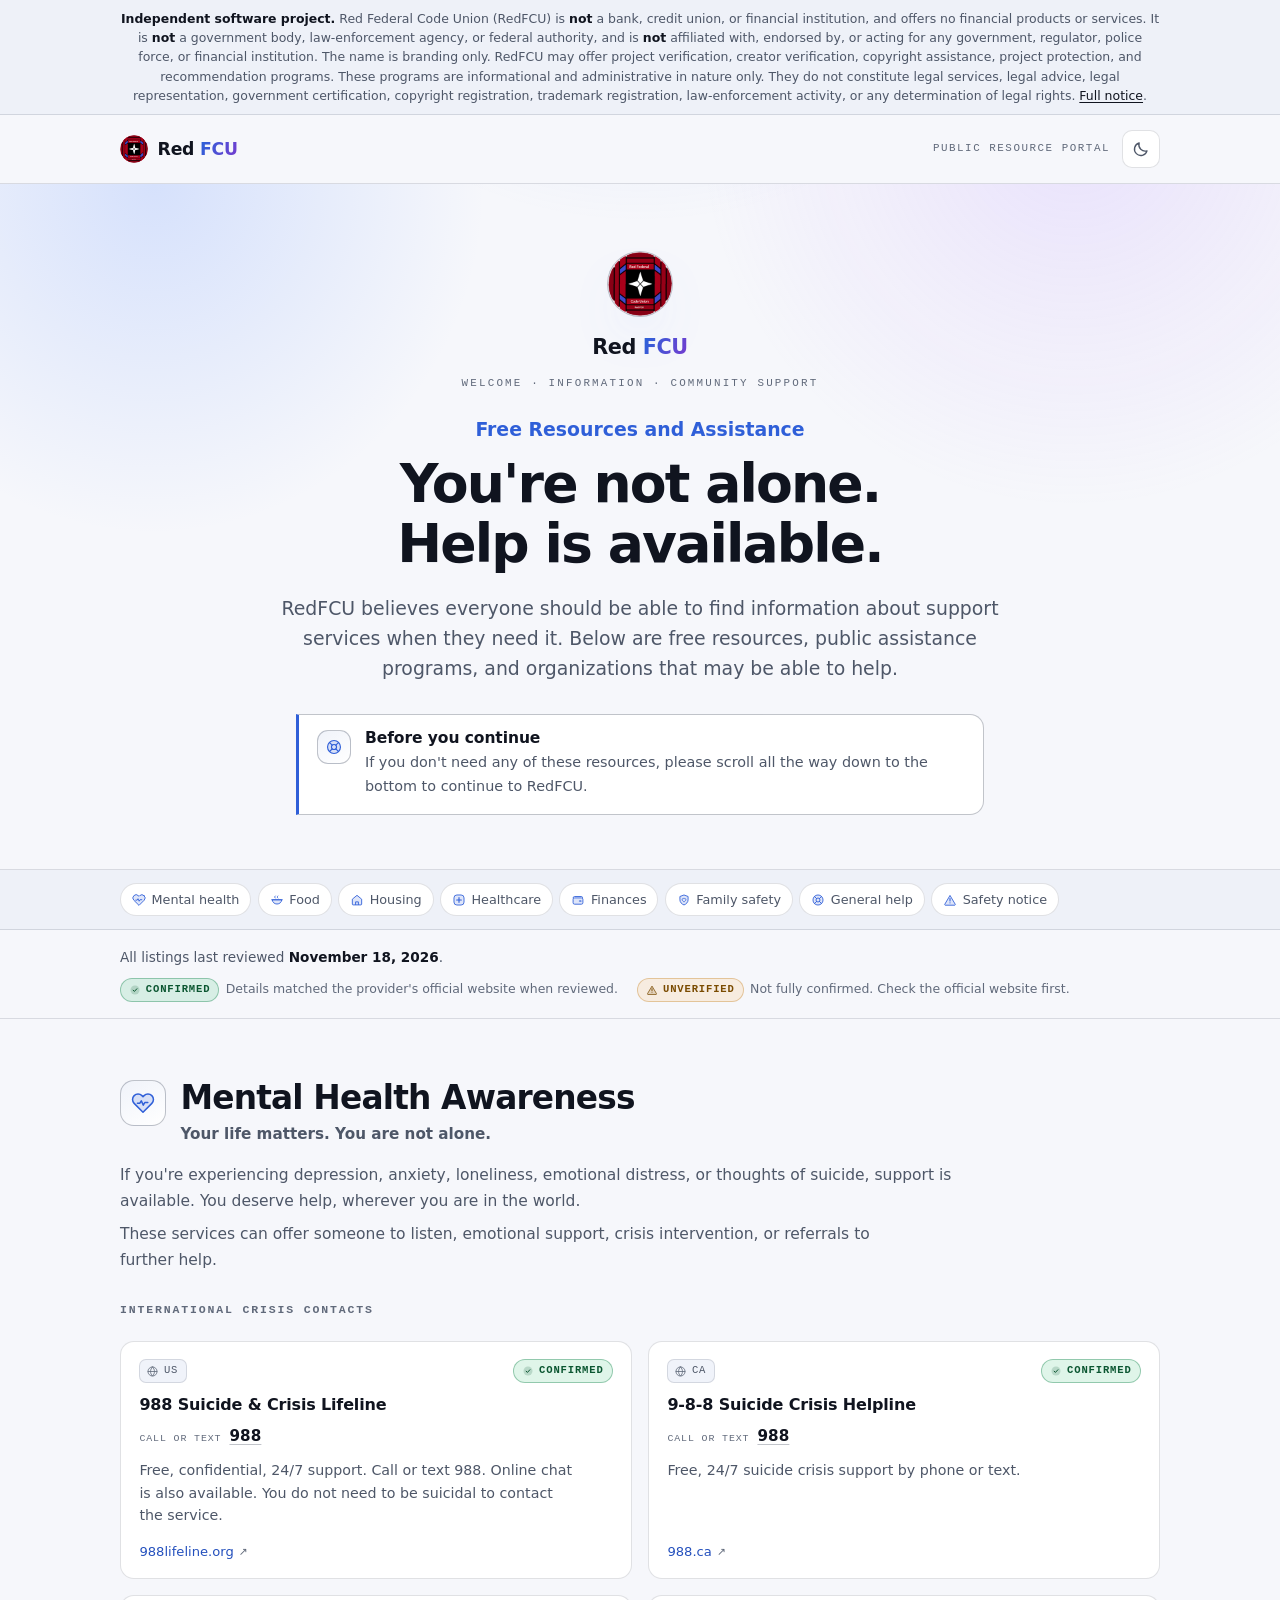
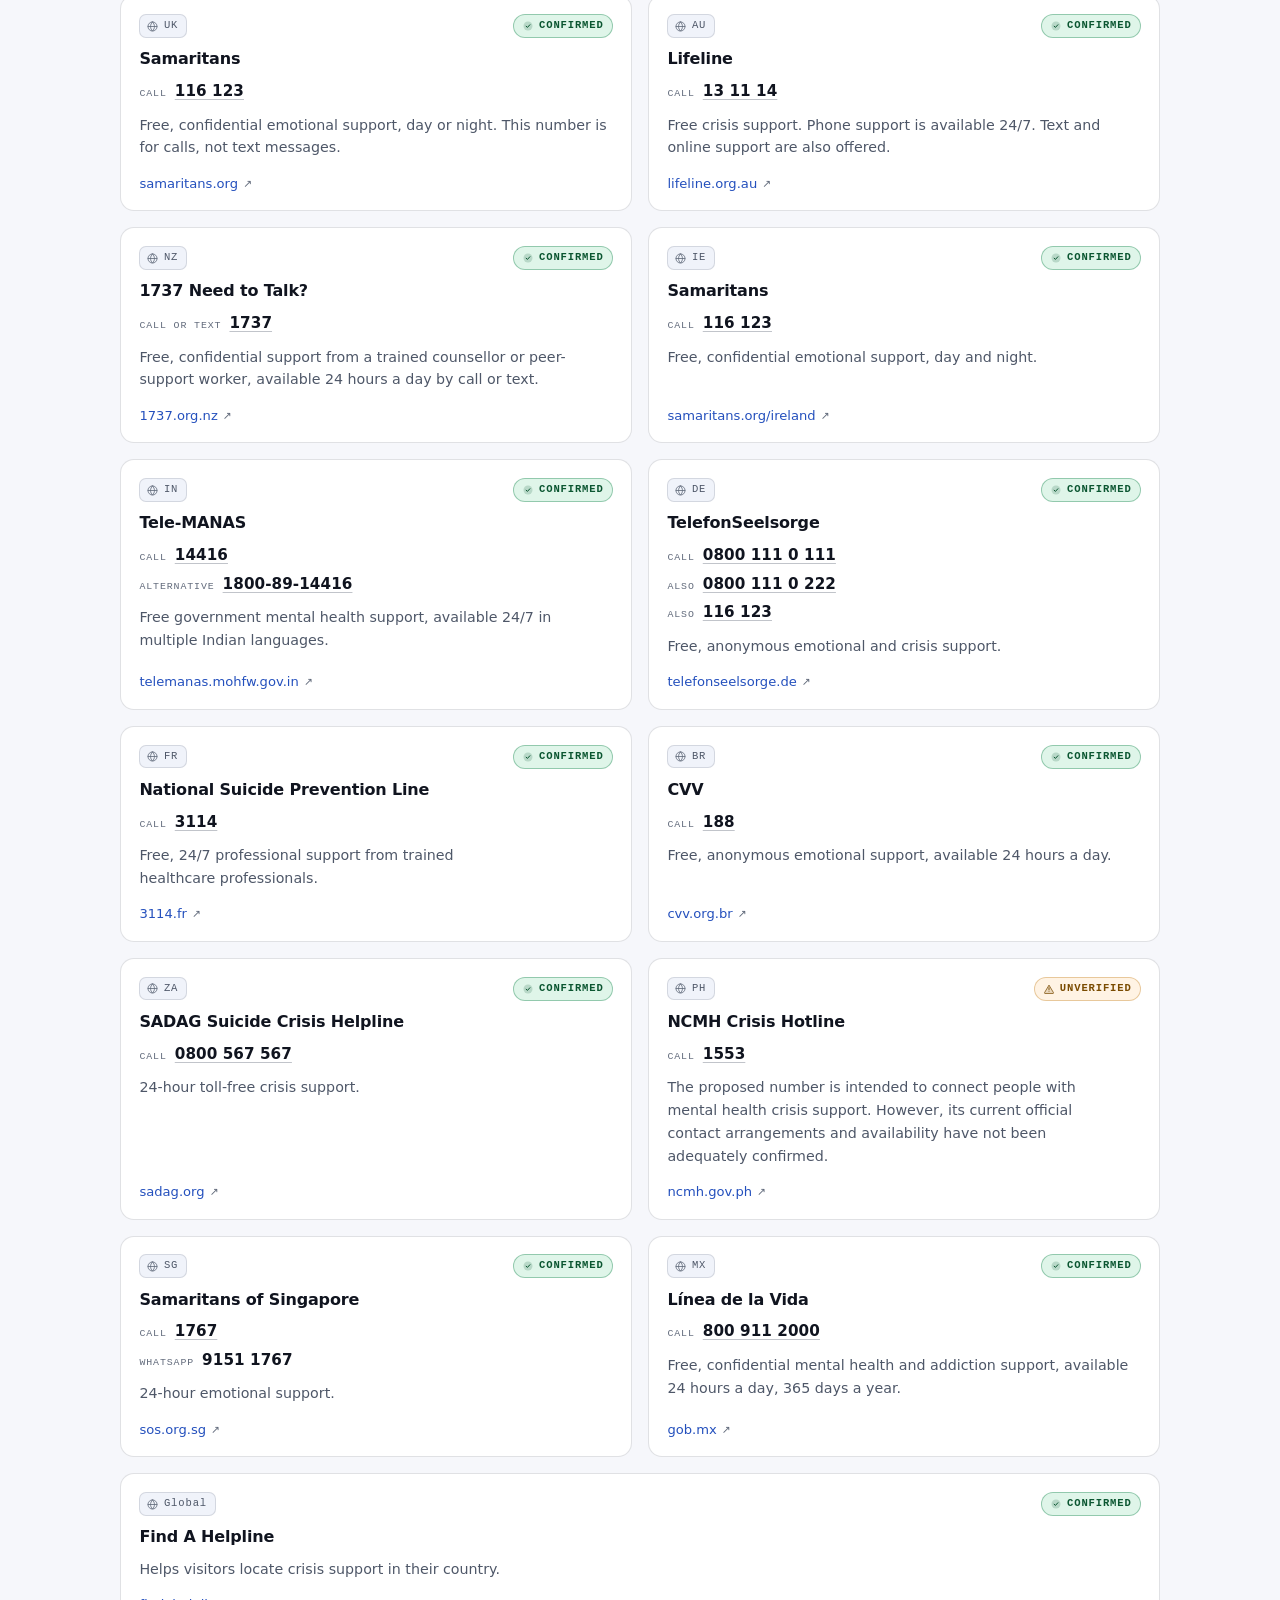
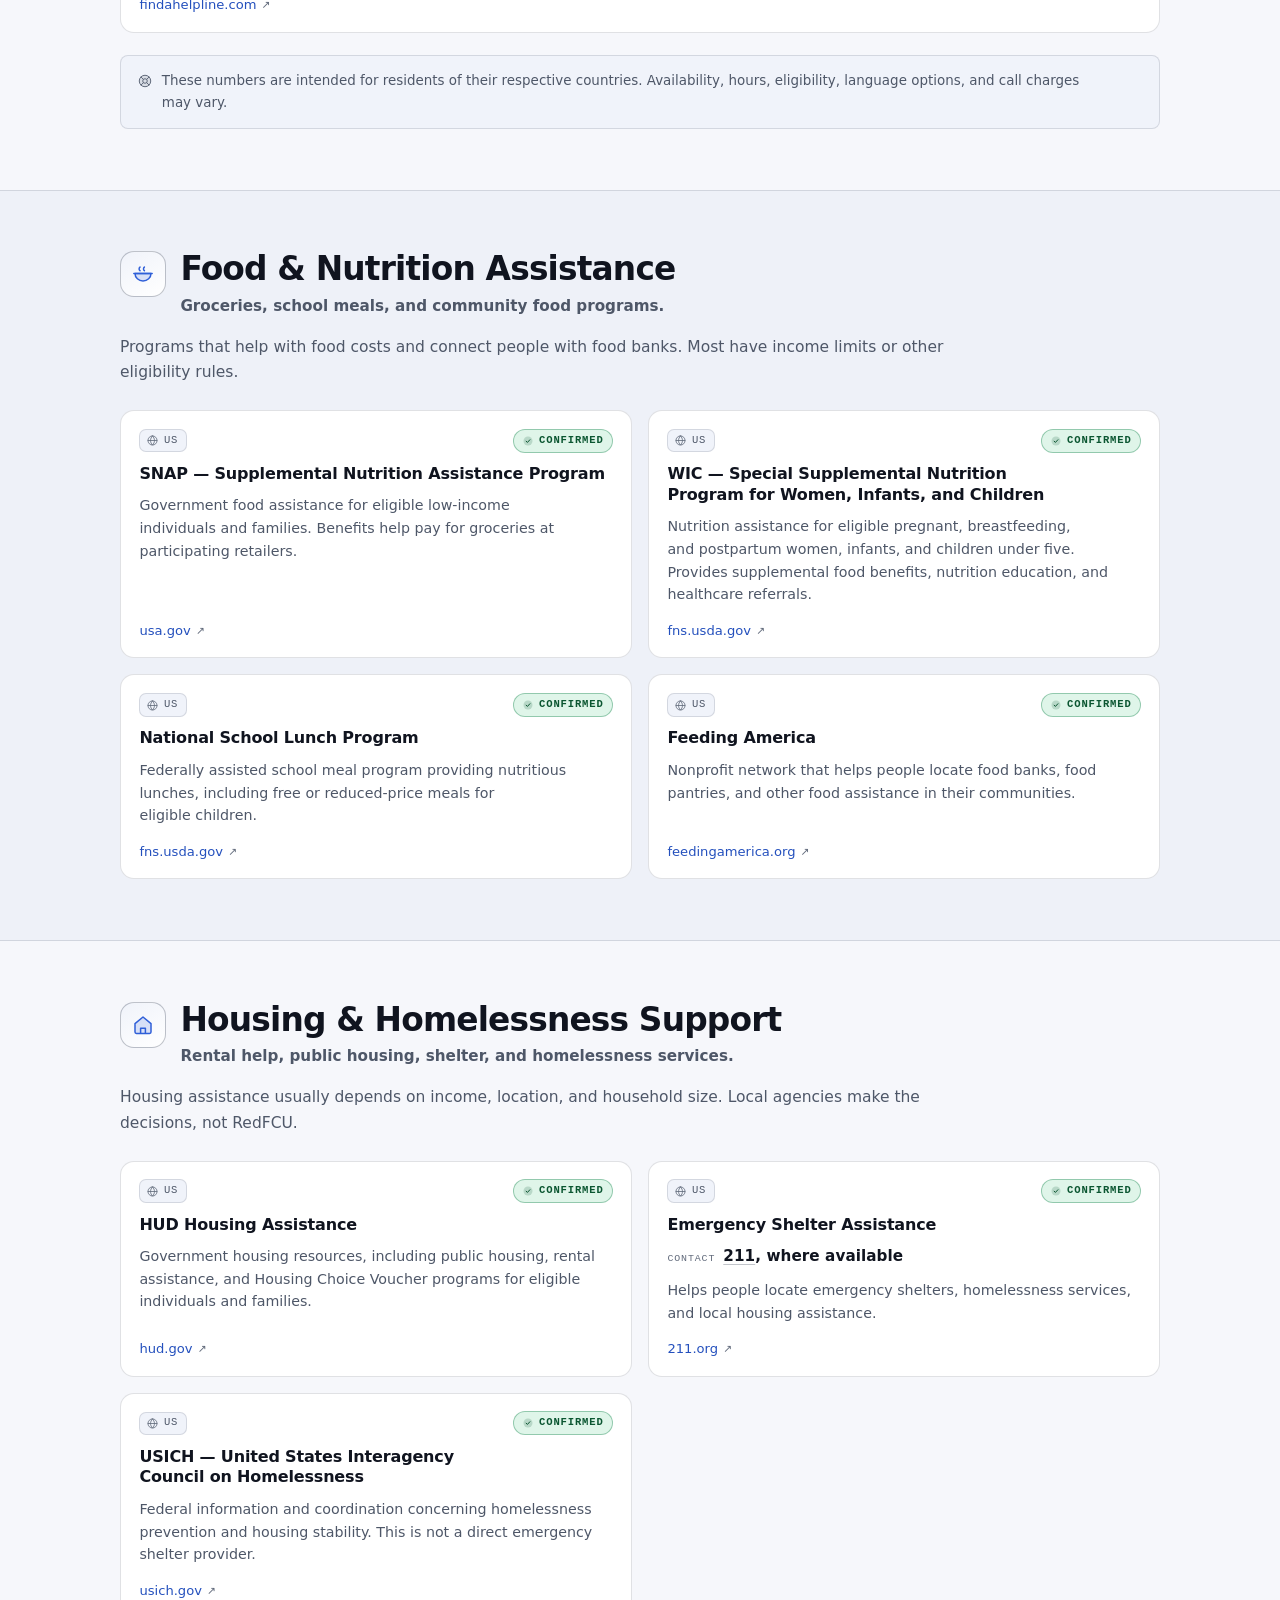
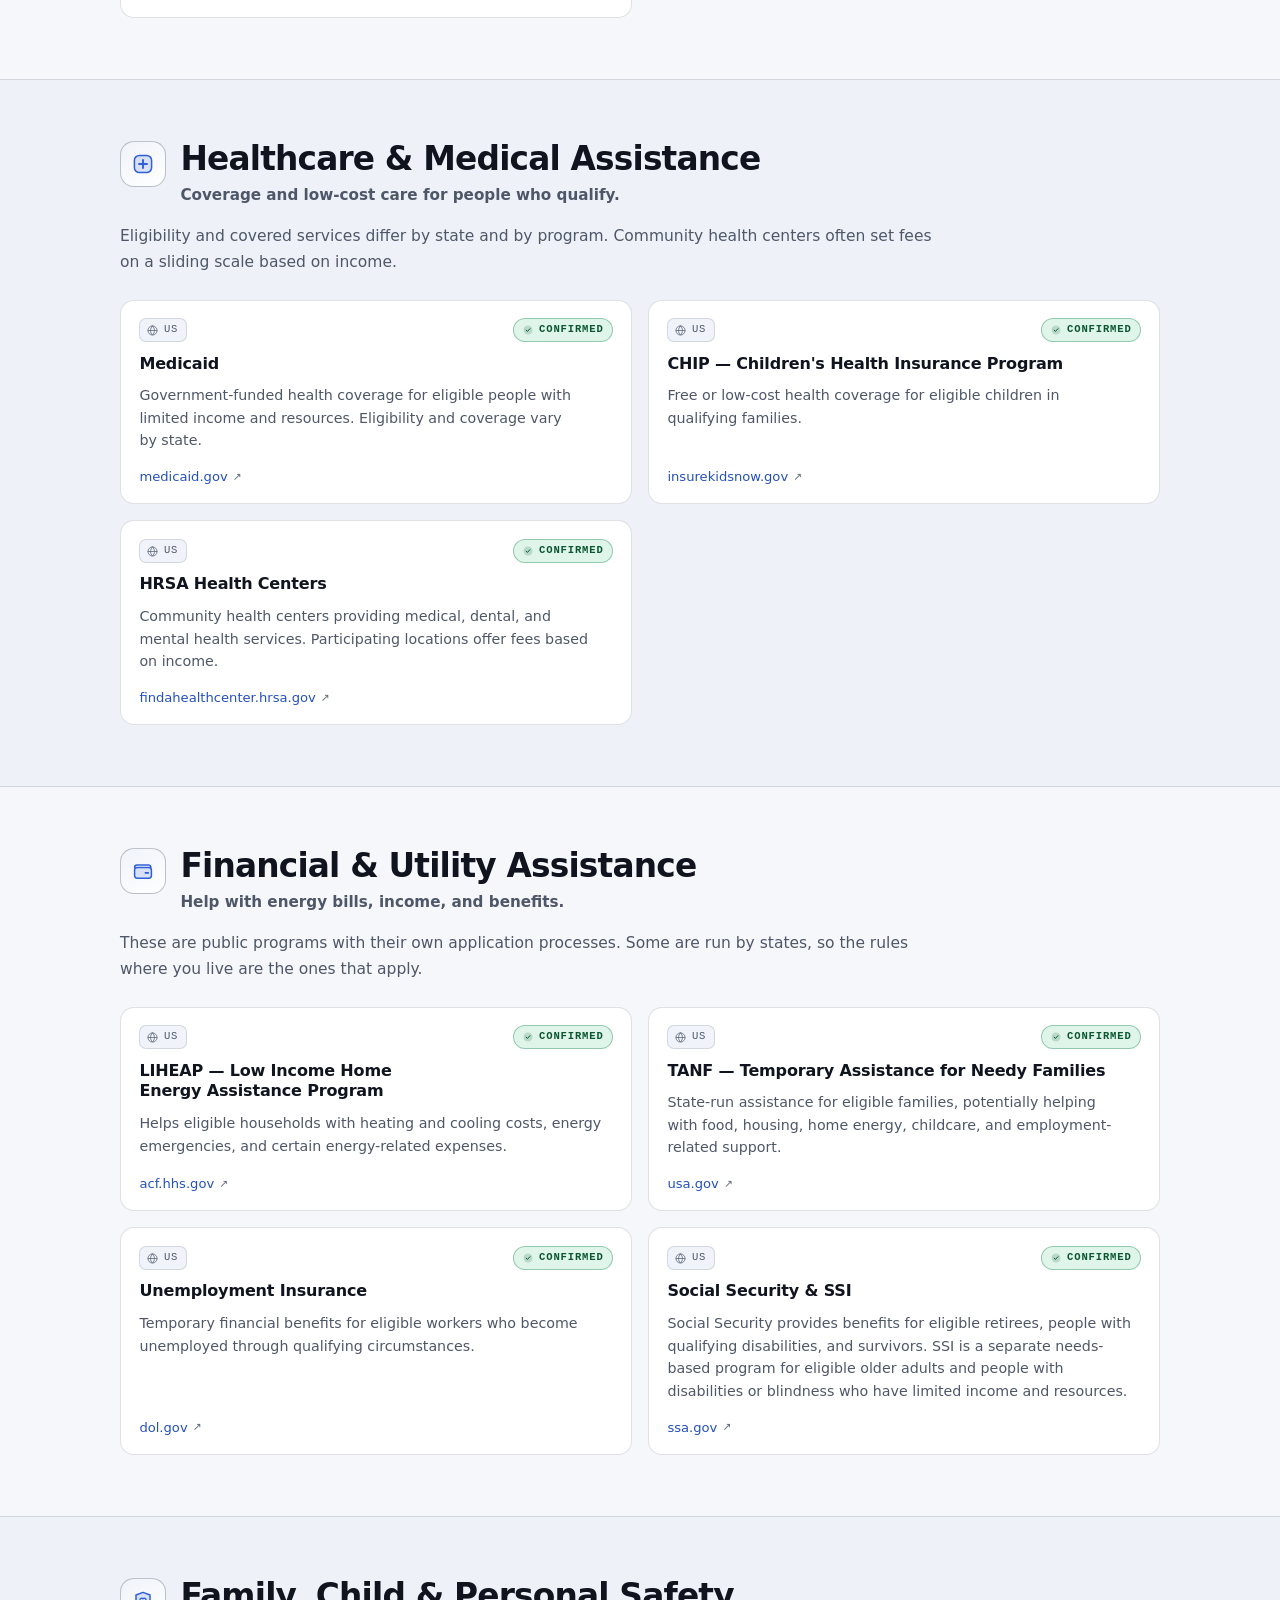
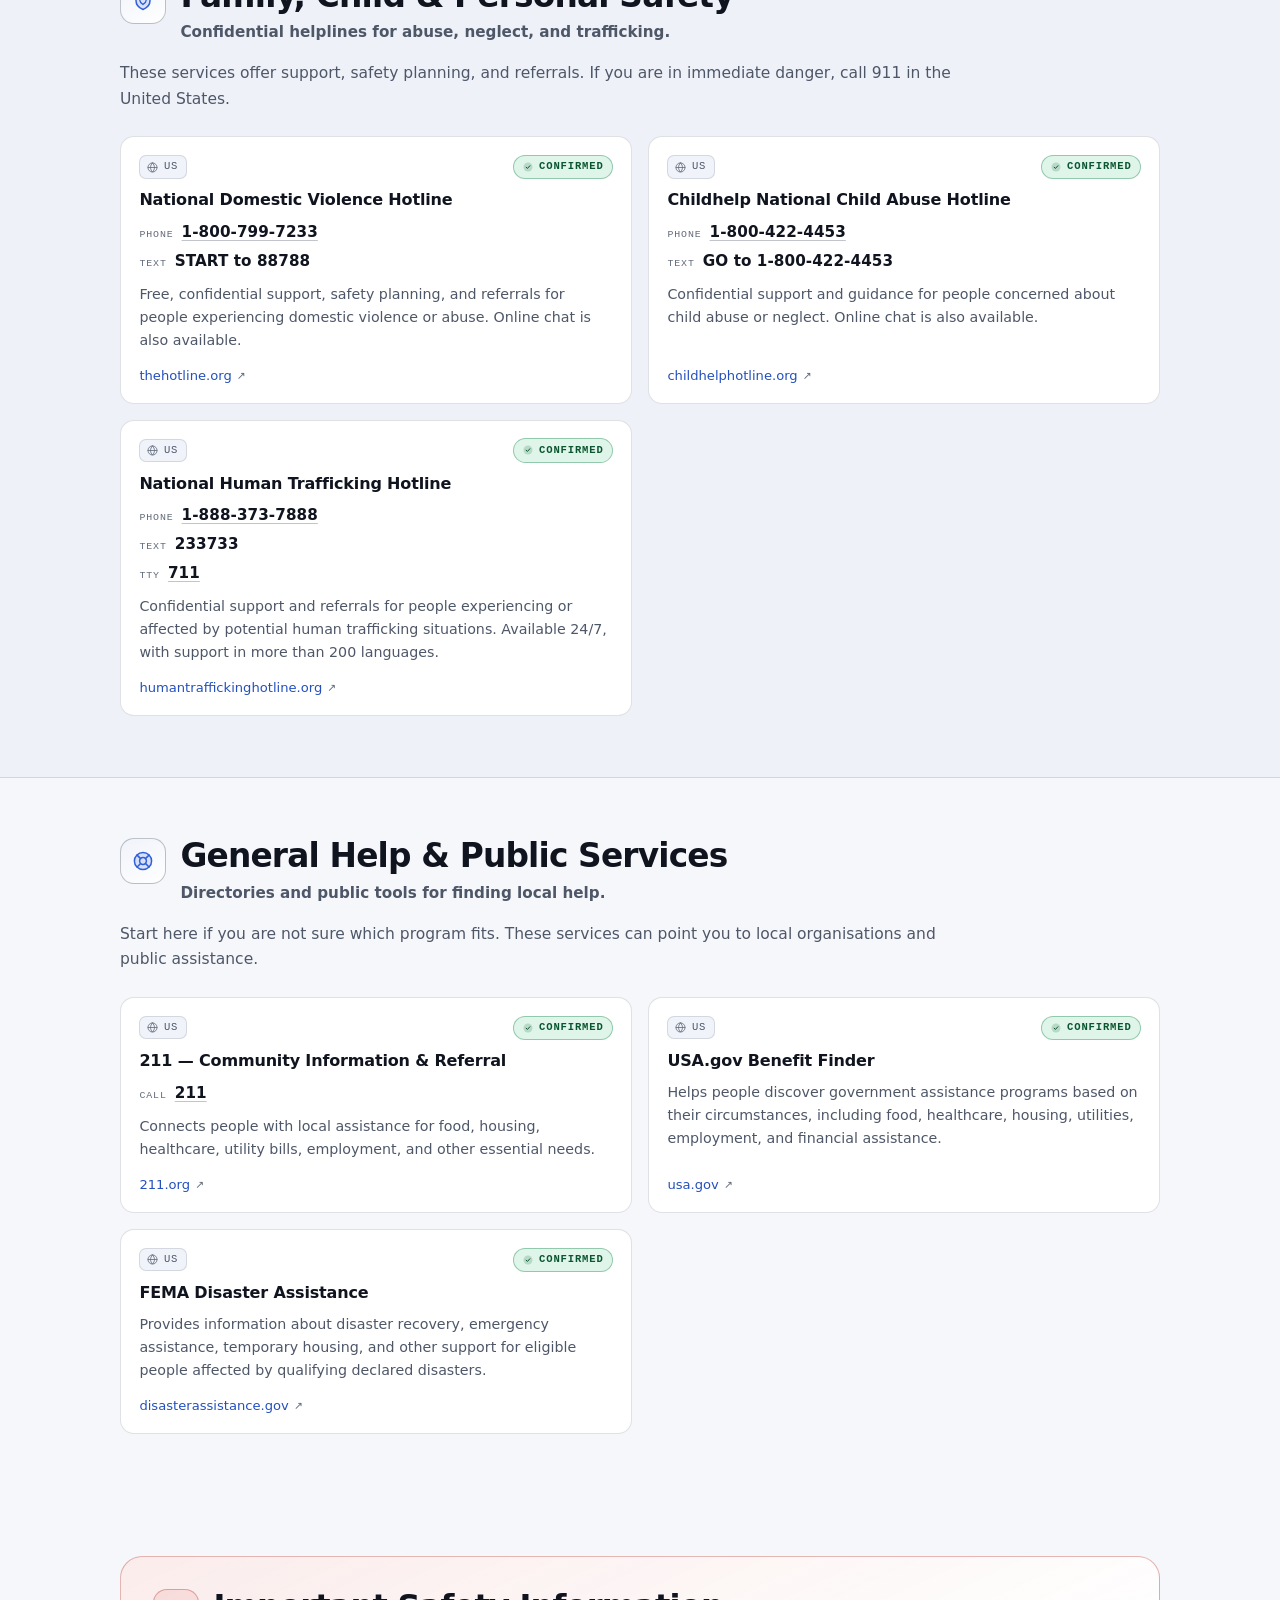
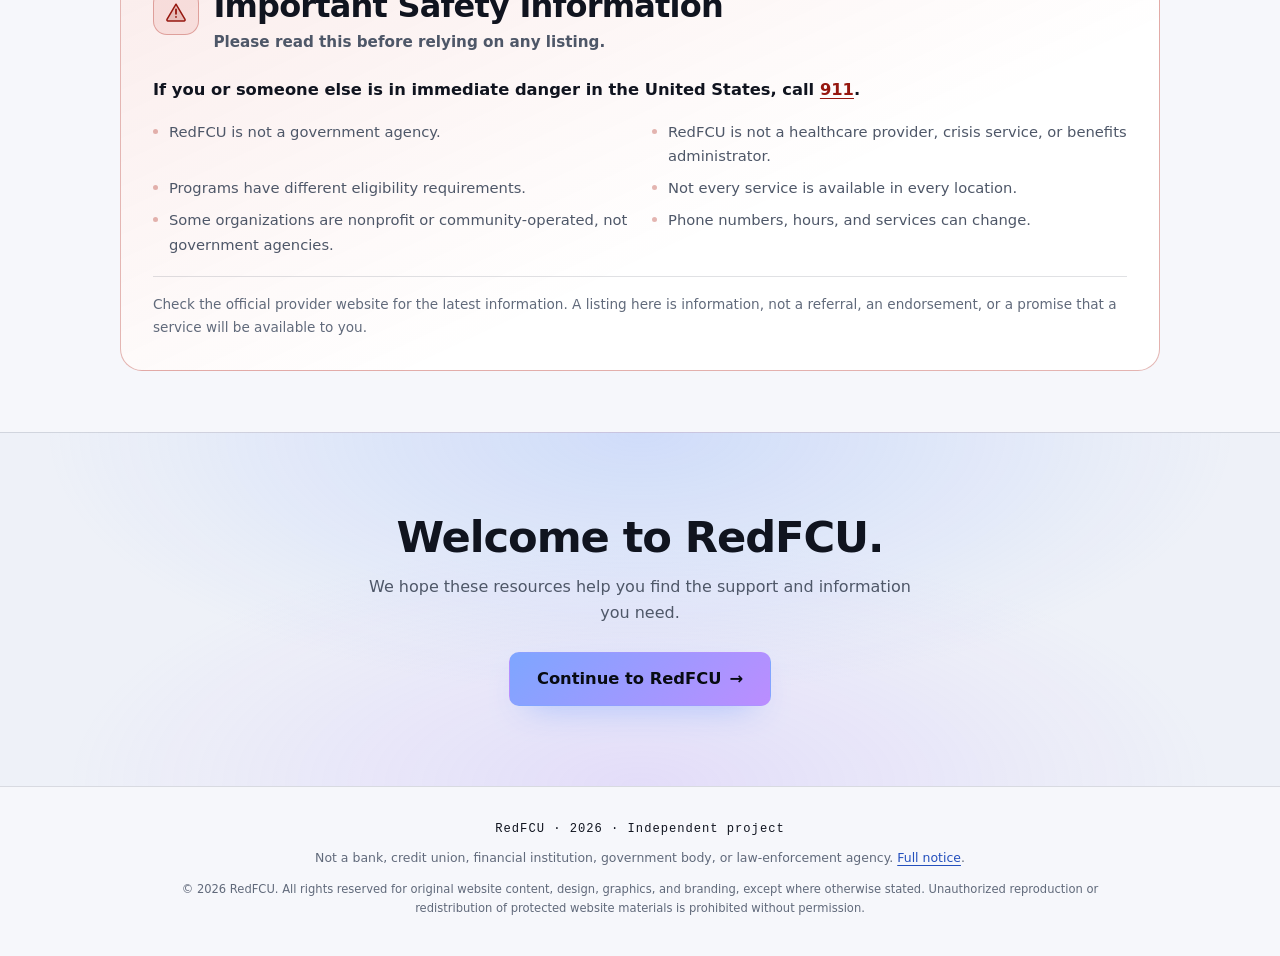
==== commit 2809be5a: "Replace 'Red FCU' with 'RedFCU' in index.html" ====
--- a/index.html
+++ b/index.html
@@ -9,7 +9,7 @@
   <meta name="theme-color" content="#f6f7fb" media="(prefers-color-scheme: light)">
   <meta property="og:type" content="website">
   <meta property="og:site_name" content="RedFCU">
-  <meta property="og:title" content="Welcome — RedFCU public resources and assistance">
+  <meta property="og:title" content="Welcome RedFCU public resources and assistance">
   <meta property="og:description" content="You're not alone. Help is available. Free resources, public assistance programs, and organizations that may be able to help.">
   <link rel="icon" href="assets/img/favicon-32.png" sizes="32x32" type="image/png">
   <link rel="icon" href="assets/img/red-fcu-logo-192.png" sizes="192x192" type="image/png">
@@ -23,7 +23,7 @@
   <a class="skip-link" href="#main">Skip to content</a>
 
   <aside class="site-banner" aria-label="Important notice">
-    <p class="container"><strong>Independent software project.</strong> Red Federal Code Union (RedFCU) is <strong>not</strong> a bank, credit union, or financial institution, and offers no financial products or services. It is <strong>not</strong> a government body, law-enforcement agency, or federal authority, and is <strong>not</strong> affiliated with, endorsed by, or acting for any government, regulator, police force, or financial institution. The name is branding only. Red FCU may offer project verification, creator verification, copyright assistance, project protection, and recommendation programs. These programs are informational and administrative in nature only. They do not constitute legal services, legal advice, legal representation, government certification, copyright registration, trademark registration, law-enforcement activity, or any determination of legal rights. <a href="about.html#name">Full notice</a>.</p>
+    <p class="container"><strong>Independent software project.</strong> Red Federal Code Union (RedFCU) is <strong>not</strong> a bank, credit union, or financial institution, and offers no financial products or services. It is <strong>not</strong> a government body, law-enforcement agency, or federal authority, and is <strong>not</strong> affiliated with, endorsed by, or acting for any government, regulator, police force, or financial institution. The name is branding only. RedFCU may offer project verification, creator verification, copyright assistance, project protection, and recommendation programs. These programs are informational and administrative in nature only. They do not constitute legal services, legal advice, legal representation, government certification, copyright registration, trademark registration, law-enforcement activity, or any determination of legal rights. <a href="about.html#name">Full notice</a>.</p>
   </aside>
 
   <header class="site-header">
@@ -385,7 +385,7 @@
             <p class="wsection-sub">Rental help, public housing, shelter, and homelessness services.</p>
           </div>
         </div>
-        <p class="wsection-lede">Housing assistance usually depends on income, location, and household size. Local agencies make the decisions, not Red FCU.</p>
+        <p class="wsection-lede">Housing assistance usually depends on income, location, and household size. Local agencies make the decisions, not RedFCU.</p>
 
         <div class="resource-grid">
           <article class="resource-card">
@@ -654,8 +654,8 @@
           <p class="safety-call">If you or someone else is in immediate danger in the United States, call <a href="tel:911">911</a>.</p>
 
           <ul class="safety-list">
-            <li>Red FCU is not a government agency.</li>
-            <li>Red FCU is not a healthcare provider, crisis service, or benefits administrator.</li>
+            <li>RedFCU is not a government agency.</li>
+            <li>RedFCU is not a healthcare provider, crisis service, or benefits administrator.</li>
             <li>Programs have different eligibility requirements.</li>
             <li>Not every service is available in every location.</li>
             <li>Some organizations are nonprofit or community-operated, not government agencies.</li>
@@ -678,9 +678,9 @@
 
   <footer class="welcome-footer">
     <div class="container">
-      <p class="welcome-signoff">Red FCU &middot; 2026 &middot; Independent project</p>
+      <p class="welcome-signoff">RedFCU &middot; 2026 &middot; Independent project</p>
       <p class="welcome-legal">Not a bank, credit union, financial institution, government body, or law-enforcement agency. <a href="about.html#name">Full notice</a>.</p>
-      <p class="welcome-copy">&copy; 2026 Red FCU. All rights reserved for original website content, design, graphics, and branding, except where otherwise stated. Unauthorized reproduction or redistribution of protected website materials is prohibited without permission.</p>
+      <p class="welcome-copy">&copy; 2026 RedFCU. All rights reserved for original website content, design, graphics, and branding, except where otherwise stated. Unauthorized reproduction or redistribution of protected website materials is prohibited without permission.</p>
     </div>
   </footer>
 
